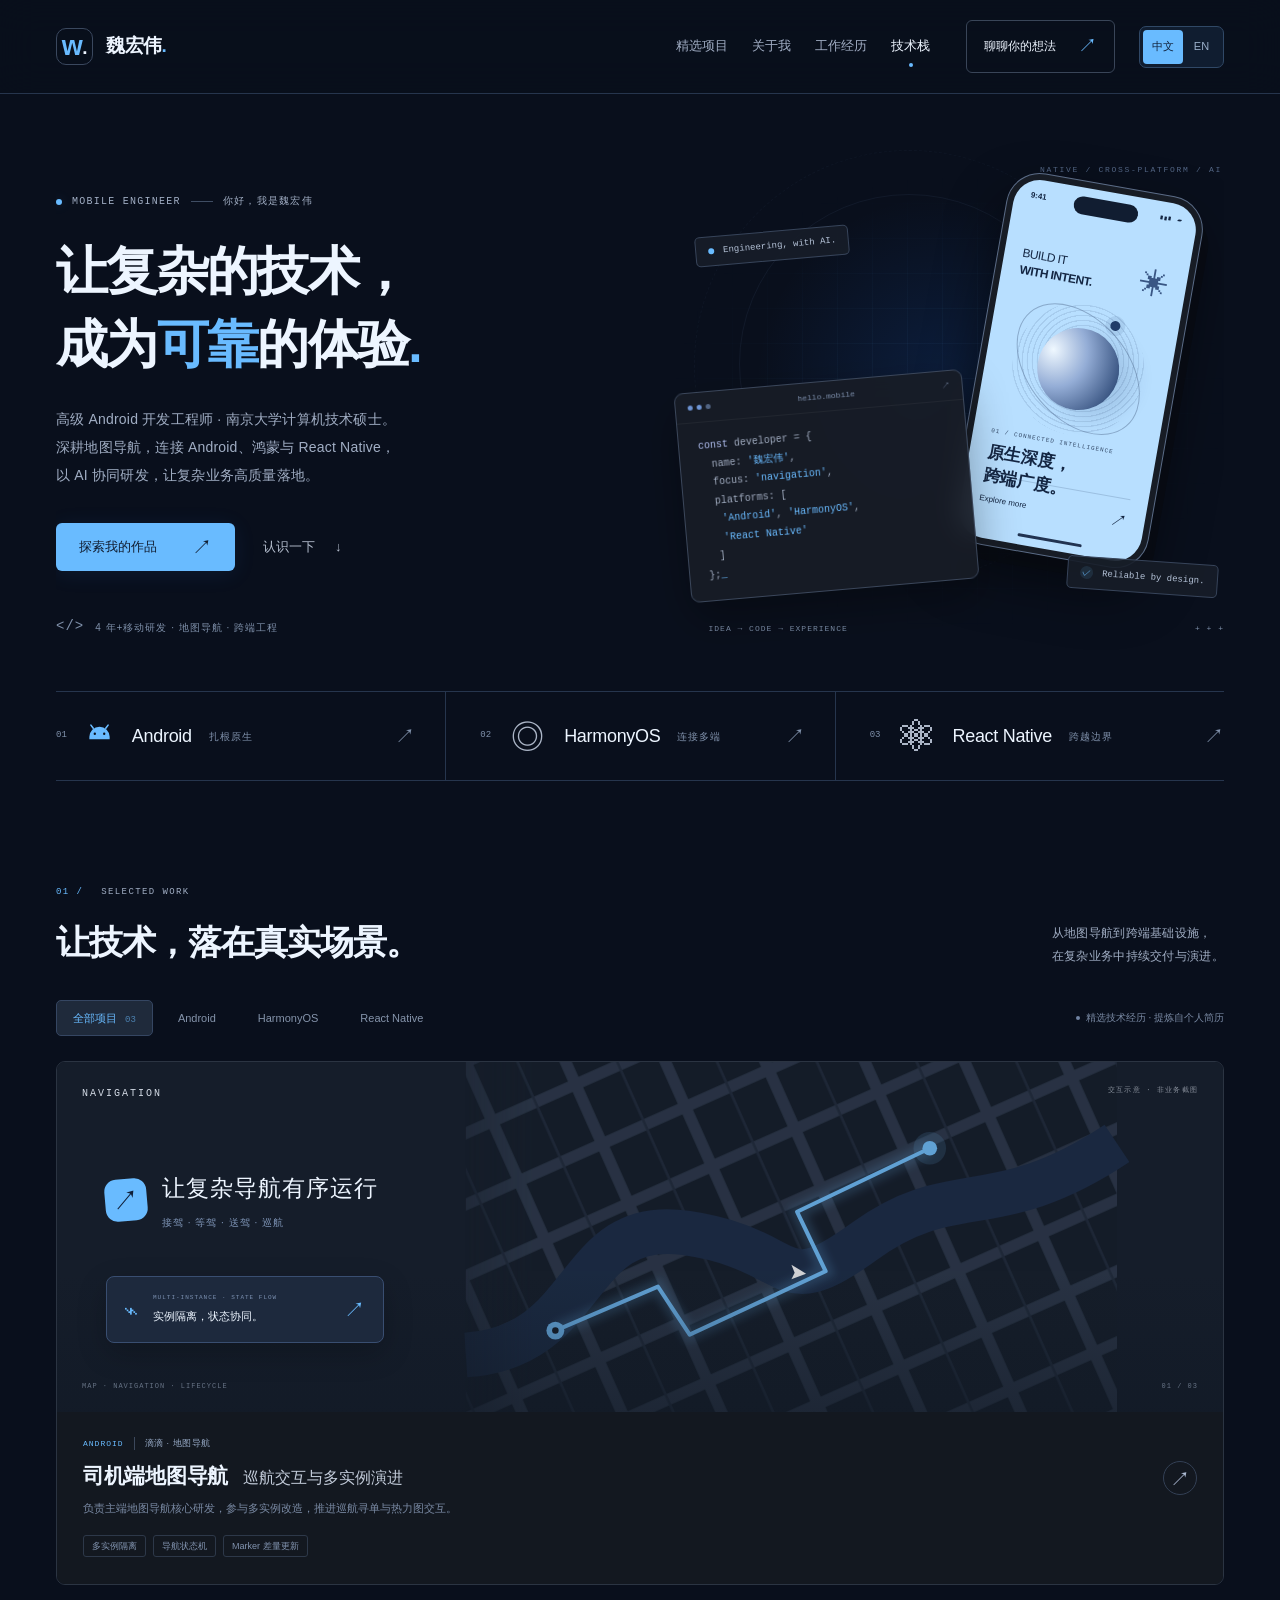
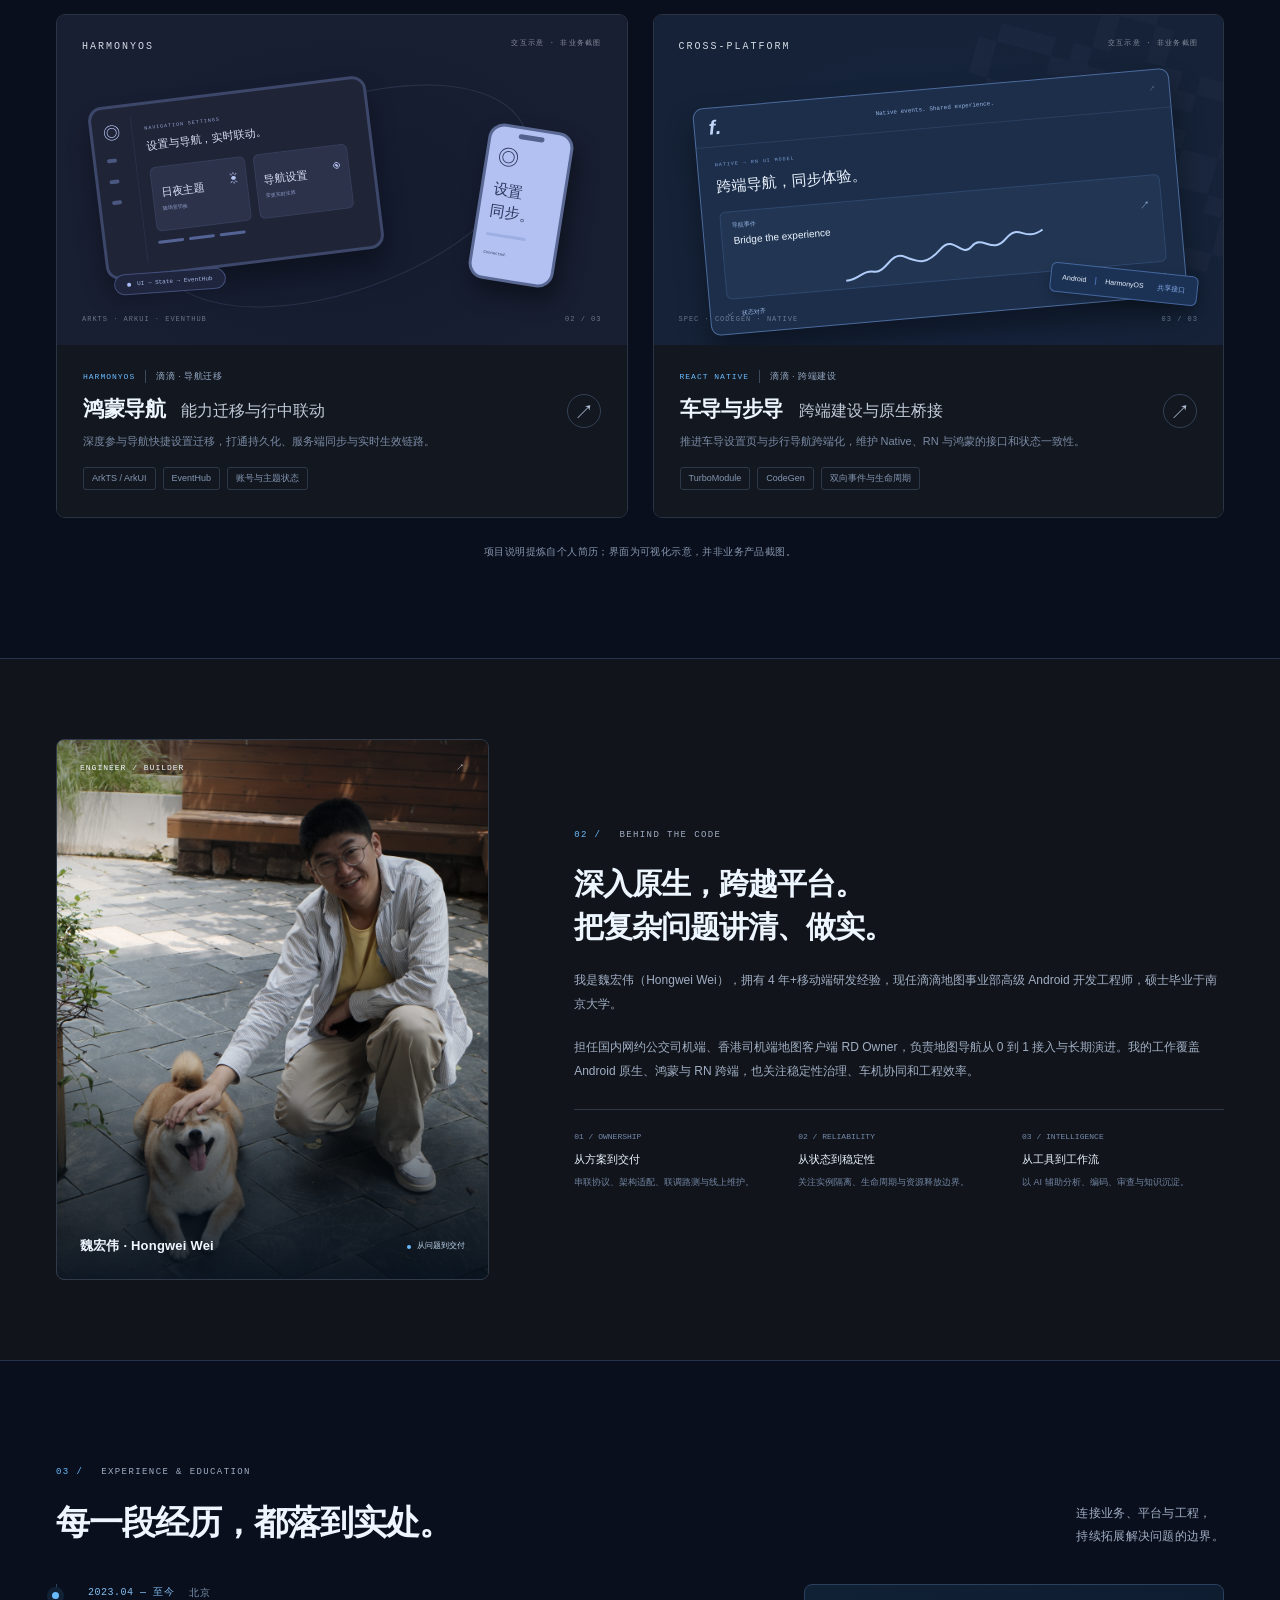
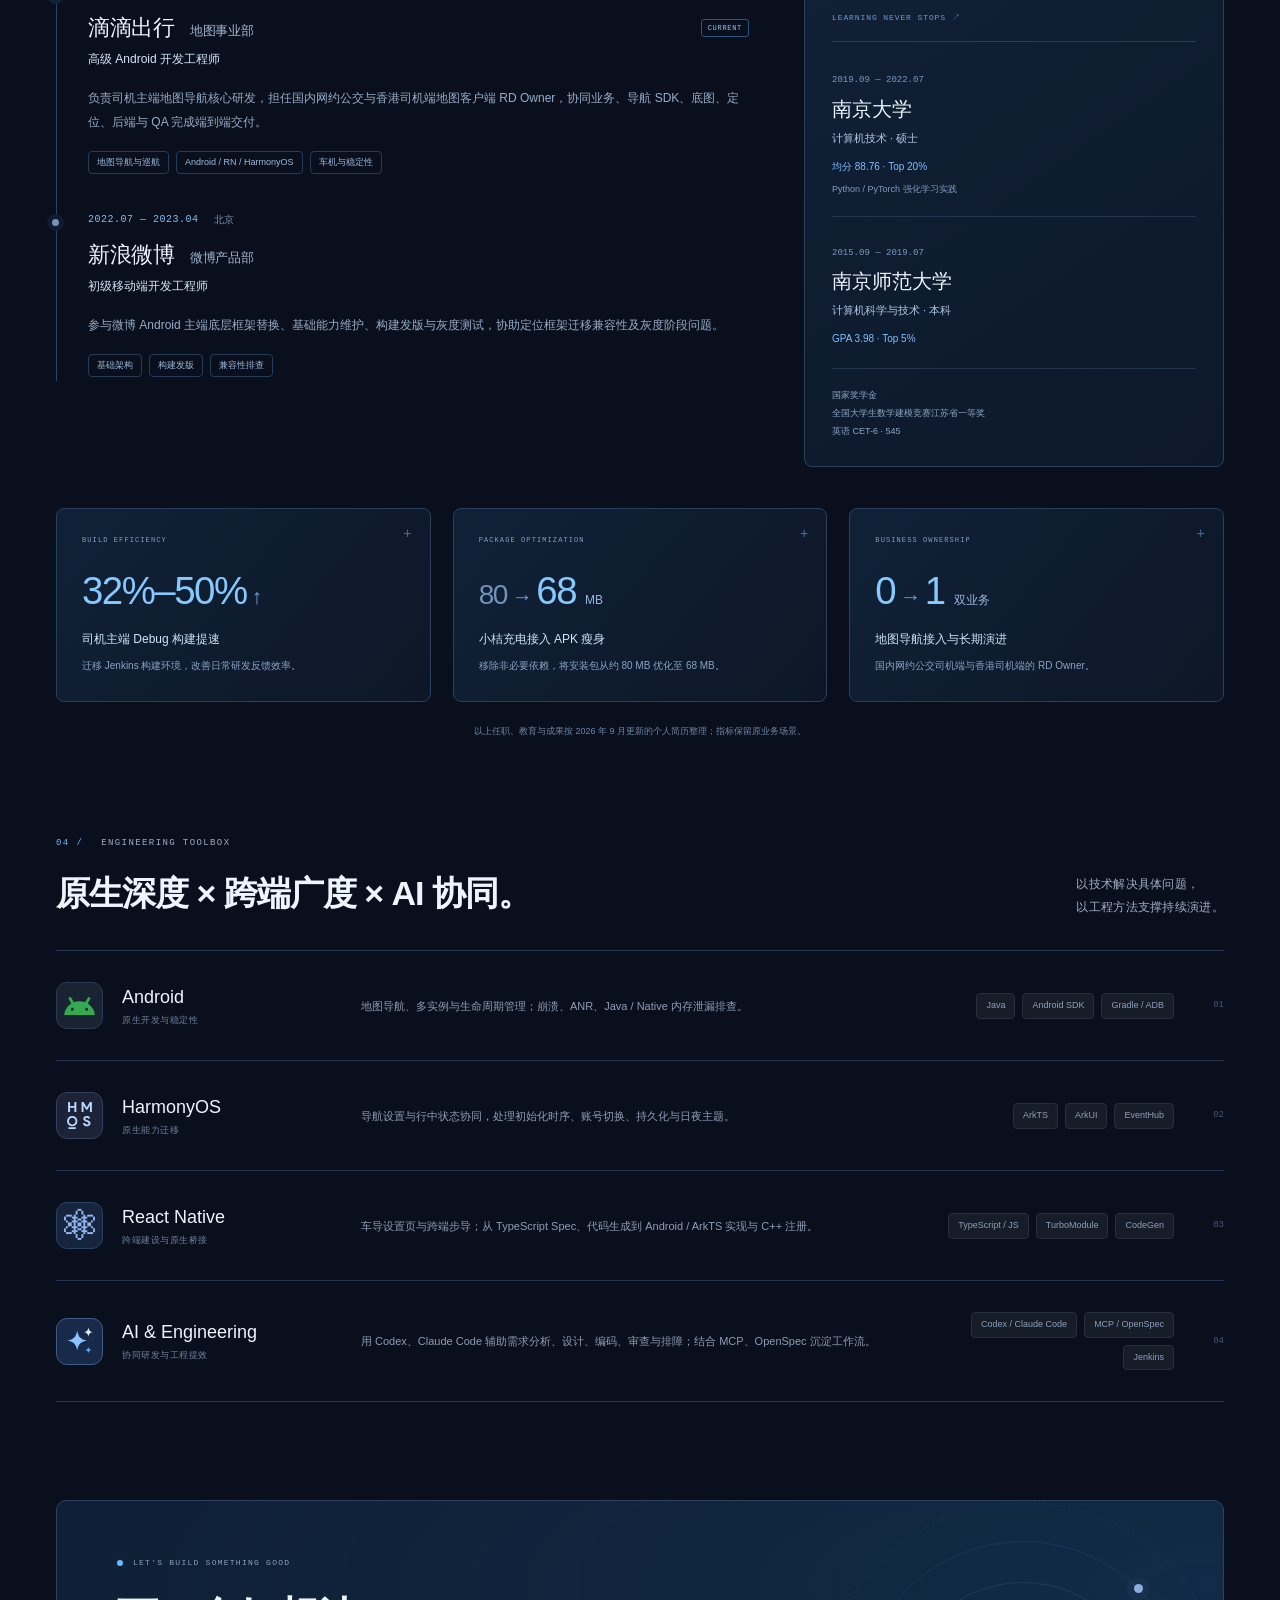
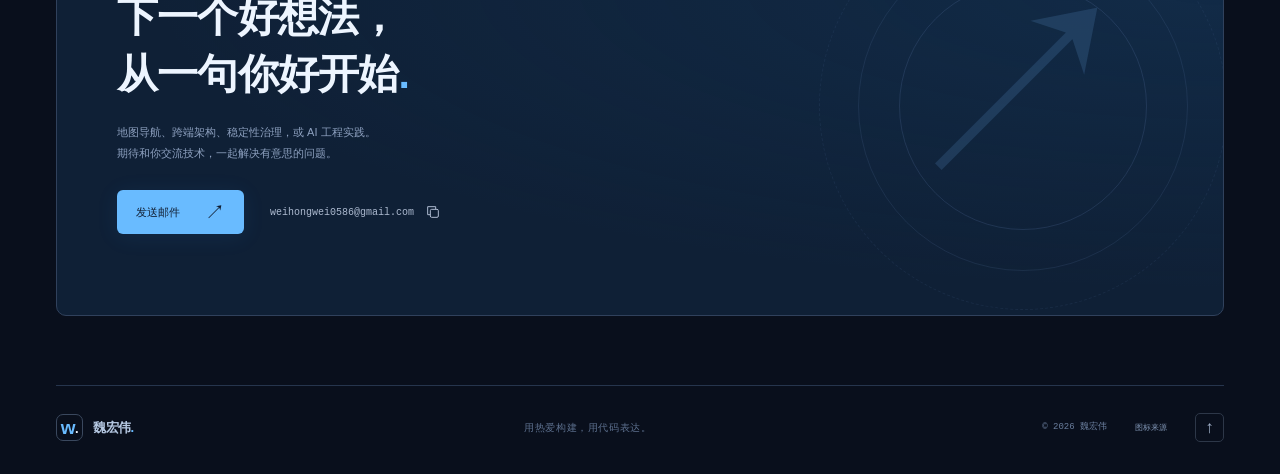
==== index.html @ 2542a95e "Publish bilingual portfolio with Hongwei Wei portrait" ====
<!DOCTYPE html>
<html lang="zh-CN">
<head>
  <meta charset="UTF-8">
  <meta name="viewport" content="width=device-width, initial-scale=1.0">
  <meta name="theme-color" content="#090f1c">
  <meta name="description" content="魏宏伟（Hongwei Wei）的个人作品集。高级 Android 开发工程师，专注地图导航、HarmonyOS、React Native 与 AI 协同研发。" data-i18n-content="page.description">
  <title data-i18n="page.title">魏宏伟 — Android · 跨端 · AI 工程实践</title>
  <link rel="icon" href="./favicon.svg" type="image/svg+xml">
  <link rel="stylesheet" href="./styles.css">
  <script src="./i18n.js" defer></script>
  <script src="./app.js" defer></script>
</head>
<body>
  <a class="skip-link" href="#main" data-i18n="skip">跳转到主要内容</a>
  <header class="header">
    <div class="container header-inner">
      <a class="brand" href="#home" aria-label="魏宏伟，返回首页" data-i18n-aria-label="aria.home"><span class="brand-mark">w<span>.</span></span><span><span data-i18n="person.name">魏宏伟</span><span class="brand-dot">.</span></span></a>
      <nav class="nav" id="navigation" aria-label="主导航" data-i18n-aria-label="aria.navigation">
        <a class="nav-link active" href="#projects" data-i18n="nav.projects">精选项目</a>
        <a class="nav-link" href="#about" data-i18n="nav.about">关于我</a>
        <a class="nav-link" href="#experience" data-i18n="nav.experience">工作经历</a>
        <a class="nav-link" href="#expertise" data-i18n="nav.expertise">技术栈</a>
        <a class="nav-contact" href="#contact" data-i18n="nav.contact">聊聊你的想法 <span aria-hidden="true">↗</span></a>
      </nav>
      <div class="header-controls">
        <div class="language-switch" role="group" aria-label="选择语言 / Language" data-i18n-aria-label="language.label">
          <button type="button" data-language="zh" lang="zh-CN" aria-pressed="true">中文</button>
          <button type="button" data-language="en" lang="en" aria-pressed="false">EN</button>
        </div>
        <button class="menu-toggle" aria-label="展开导航" aria-expanded="false" aria-controls="navigation"><span></span><span></span></button>
      </div>
    </div>
  </header>

  <main id="main">
    <section class="hero container" id="home" aria-labelledby="hero-title">
      <div class="hero-copy">
        <div class="eyebrow"><span class="status-dot"></span> MOBILE ENGINEER <span class="eyebrow-line"></span> <span data-i18n="hero.greeting">你好，我是魏宏伟</span></div>
        <h1 id="hero-title" data-i18n="hero.title">让复杂的技术，<br>成为<span class="accent">可靠</span>的体验<span class="title-period">.</span></h1>
        <p class="hero-description" data-i18n="hero.description">高级 Android 开发工程师 · 南京大学计算机技术硕士。<br>深耕地图导航，连接 Android、鸿蒙与 React Native，<br>以 AI 协同研发，让复杂业务高质量落地。</p>
        <div class="hero-actions"><a class="button button-primary" href="#projects" data-i18n="hero.work">探索我的作品 <span aria-hidden="true">↗</span></a><a class="text-link" href="#about" data-i18n="hero.about">认识一下 <span aria-hidden="true">↓</span></a></div>
        <div class="hero-caption"><span class="mono">&lt;/&gt;</span><span data-i18n="hero.caption">4 年+移动研发 · 地图导航 · 跨端工程</span></div>
      </div>
      <div class="hero-art" aria-label="移动开发概念视觉：手机界面、代码与三个技术平台" data-i18n-aria-label="aria.hero">
        <div class="art-grid"></div><div class="orbit orbit-one"></div><div class="orbit orbit-two"></div>
        <div class="art-coord mono">NATIVE / CROSS-PLATFORM / AI</div>
        <div class="floating-tag tag-native"><span class="small-dot"></span> Engineering, with AI.</div>
        <div class="phone hero-phone" aria-hidden="true">
          <div class="phone-screen"><div class="phone-status"><span>9:41</span><span>▮▮▮ &nbsp; ▰</span></div><div class="phone-island"></div>
            <div class="phone-heading"><span>BUILD IT<br><strong>WITH INTENT.</strong></span><span class="phone-star">✳</span></div>
            <div class="phone-orb"><div class="orb-rim"></div><div class="orb-core"></div><span class="orb-point"></span></div>
            <div class="phone-copy"><span class="mono">01 / CONNECTED INTELLIGENCE</span><p data-i18n="phone.copy">原生深度，<br>跨端广度。</p></div>
            <div class="phone-bottom"><span>Explore more</span><span>↗</span></div><div class="home-indicator"></div>
          </div>
        </div>
        <div class="code-window" aria-hidden="true"><div class="code-bar"><div><i></i><i></i><i></i></div><span>hello.mobile</span><span>↗</span></div><code><span class="code-purple">const</span> developer = {<br>&nbsp; name: <span class="code-blue">'<span data-i18n="person.name">魏宏伟</span>'</span>,<br>&nbsp; focus: <span class="code-blue">'navigation'</span>,<br>&nbsp; platforms: [<br>&nbsp;&nbsp; <span class="code-blue">'Android'</span>, <span class="code-blue">'HarmonyOS'</span>,<br>&nbsp;&nbsp; <span class="code-blue">'React Native'</span><br>&nbsp; ]<br>};<span class="cursor">_</span></code></div>
        <div class="floating-tag tag-build"><span class="build-icon">✓</span> Reliable by design.</div>
        <div class="art-bottom mono"><span>IDEA → CODE → EXPERIENCE</span><span>+ + +</span></div>
      </div>
      <div class="platform-strip"><a href="#expertise"><span class="platform-index mono">01</span><span class="platform-symbol android-symbol" aria-hidden="true"><svg width="25" height="25" viewBox="0 0 32 32" fill="none"><path d="m8 8-3-4m19 4 3-4" stroke="currentColor" stroke-width="2" stroke-linecap="round"/><path d="M3 19a13 13 0 0 1 26 0v3H3Z" fill="currentColor"/><circle cx="10" cy="15" r="1.5" fill="#090f1c"/><circle cx="22" cy="15" r="1.5" fill="#090f1c"/></svg></span><span>Android<span class="platform-sub" data-i18n="platform.android">扎根原生</span></span><span class="strip-arrow">↗</span></a><a href="#expertise"><span class="platform-index mono">02</span><span class="platform-symbol harmony-symbol">◎</span><span>HarmonyOS<span class="platform-sub" data-i18n="platform.harmony">连接多端</span></span><span class="strip-arrow">↗</span></a><a href="#expertise"><span class="platform-index mono">03</span><span class="platform-symbol react-symbol">⚛</span><span>React Native<span class="platform-sub" data-i18n="platform.react">跨越边界</span></span><span class="strip-arrow">↗</span></a></div>
    </section>

    <section class="section container" id="projects" aria-labelledby="projects-title">
      <div class="section-heading"><div><div class="eyebrow section-label"><span class="mono">01 /</span> SELECTED WORK</div><h2 id="projects-title" data-i18n="projects.title">让技术，落在真实场景。</h2></div><p class="section-intro" data-i18n="projects.intro">从地图导航到跨端基础设施，<br>在复杂业务中持续交付与演进。</p></div>
      <div class="project-toolbar"><div class="filters" role="group" aria-label="按技术方向筛选项目" data-i18n-aria-label="aria.filter"><button class="filter active" data-filter="all" aria-pressed="true" data-i18n="projects.all">全部项目 <span>03</span></button><button class="filter" data-filter="android" aria-pressed="false">Android</button><button class="filter" data-filter="harmony" aria-pressed="false">HarmonyOS</button><button class="filter" data-filter="react" aria-pressed="false">React Native</button></div><span class="example-note" data-i18n="projects.note"><span></span> 精选技术经历 · 提炼自个人简历</span></div>
      <p class="sr-only" id="filter-status" role="status" aria-live="polite">显示全部 3 个项目方向</p>
      <div class="projects-grid">
        <article class="project-card project-featured" data-category="android">
          <button class="project-open" data-project="android" aria-label="查看司机端地图导航项目详情" data-i18n-aria-label="aria.android">
            <div class="project-visual map-visual" aria-hidden="true"><div class="visual-label mono">NAVIGATION <span data-i18n="projects.mockup">交互示意 · 非业务截图</span></div>
              <svg class="map-graphic" viewBox="0 0 800 430" fill="none"><defs><pattern id="mapgrid" width="112" height="80" patternUnits="userSpaceOnUse" patternTransform="rotate(-24)"><rect width="112" height="80" fill="#151d29"/><path d="M0 0H112V80H0Z" stroke="#2d384a" stroke-width="14"/><path d="M58 0V80" stroke="#212b3b" stroke-width="3"/></pattern><filter id="routeglow"><feGaussianBlur stdDeviation="5"/></filter></defs><rect width="800" height="430" fill="url(#mapgrid)"/><path d="M0 360C155 350 130 190 270 210S380 300 490 220 650 200 800 100" stroke="#1c2c46" stroke-width="55"/><path d="M110 330L236 276 275 335 442 257 407 184 570 106" stroke="#74c3ff" opacity=".2" stroke-width="18" filter="url(#routeglow)"/><path d="M110 330L236 276 275 335 442 257 407 184 570 106" stroke="#74c3ff" stroke-width="5" stroke-linecap="round" stroke-linejoin="round"/><circle cx="110" cy="330" r="11" fill="#74c3ff"/><circle cx="110" cy="330" r="4" fill="#151d29"/><circle cx="570" cy="106" r="20" fill="#74c3ff" opacity=".15"/><circle cx="570" cy="106" r="9" fill="#74c3ff"/><path d="M400 249L418 260 400 267 404 259Z" fill="white"/></svg>
              <div class="map-badge"><span>↗</span><div><strong data-i18n="android.visual.title">让复杂导航有序运行</strong><small data-i18n="android.visual.stages">接驾 · 等驾 · 送驾 · 巡航</small></div></div>
              <div class="route-card"><span class="route-icon">⌁</span><div><span class="mono">MULTI-INSTANCE · STATE FLOW</span><strong data-i18n="android.visual.state">实例隔离，状态协同。</strong></div><span>↗</span></div>
              <div class="visual-footer mono"><span>MAP · NAVIGATION · LIFECYCLE</span><span>01 / 03</span></div>
            </div>
            <div class="project-info"><div><div class="project-meta"><span>ANDROID</span><span data-i18n="android.meta">滴滴 · 地图导航</span></div><h3 data-i18n="android.title">司机端地图导航 <span>巡航交互与多实例演进</span></h3><p data-i18n="android.summary">负责主端地图导航核心研发，参与多实例改造，推进巡航寻单与热力图交互。</p><div class="tags"><span data-i18n="android.tag.instances">多实例隔离</span><span data-i18n="android.tag.state">导航状态机</span><span data-i18n="android.tag.markers">Marker 差量更新</span></div></div><span class="project-arrow" aria-hidden="true">↗</span></div>
          </button>
        </article>
        <article class="project-card" data-category="harmony">
          <button class="project-open" data-project="harmony" aria-label="查看 HarmonyOS 导航能力迁移项目详情" data-i18n-aria-label="aria.harmony">
            <div class="project-visual harmony-visual" aria-hidden="true"><div class="visual-label mono">HARMONYOS <span data-i18n="projects.mockup">交互示意 · 非业务截图</span></div><div class="device-orbit"></div><div class="device-tablet"><div class="tablet-sidebar"><span>◎</span><i></i><i></i><i></i></div><div class="tablet-main"><small>NAVIGATION SETTINGS</small><strong data-i18n="harmony.visual.title">设置与导航，实时联动。</strong><div class="tablet-tiles"><div><span>☀</span><b data-i18n="harmony.visual.theme">日夜主题</b><small data-i18n="harmony.visual.context">随场景切换</small></div><div><span>◉</span><b data-i18n="harmony.visual.settings">导航设置</b><small data-i18n="harmony.visual.instant">变更实时生效</small></div></div><div class="tablet-bottom"><span></span><span></span><span></span></div></div></div><div class="device-mini"><span class="mini-island"></span><span class="mini-mark">◎</span><b data-i18n="harmony.visual.sync">设置<br>同步。</b><div class="mini-line"></div><span class="mini-caption">Connected.</span></div><div class="connection-pill"><span class="small-dot"></span> UI → State → EventHub</div><div class="visual-footer mono"><span>ARKTS · ARKUI · EVENTHUB</span><span>02 / 03</span></div></div>
            <div class="project-info"><div><div class="project-meta"><span>HARMONYOS</span><span data-i18n="harmony.meta">滴滴 · 导航迁移</span></div><h3 data-i18n="harmony.title">鸿蒙导航 <span>能力迁移与行中联动</span></h3><p data-i18n="harmony.summary">深度参与导航快捷设置迁移，打通持久化、服务端同步与实时生效链路。</p><div class="tags"><span>ArkTS / ArkUI</span><span>EventHub</span><span data-i18n="harmony.tag">账号与主题状态</span></div></div><span class="project-arrow" aria-hidden="true">↗</span></div>
          </button>
        </article>
        <article class="project-card" data-category="react">
          <button class="project-open" data-project="react" aria-label="查看 React Native 车导与步导跨端项目详情" data-i18n-aria-label="aria.react">
            <div class="project-visual react-visual" aria-hidden="true"><div class="visual-label mono">CROSS-PLATFORM <span data-i18n="projects.mockup">交互示意 · 非业务截图</span></div><span class="react-background">⚛</span><div class="flow-window"><div class="flow-bar"><span class="flow-logo">f.</span><span>Native events. Shared experience.</span><span>↗</span></div><div class="flow-body"><div class="flow-greeting"><small>NATIVE → RN UI MODEL</small><strong data-i18n="react.visual.title">跨端导航，同步体验。</strong></div><div class="flow-chart"><div><small data-i18n="react.visual.events">导航事件</small><b>Bridge the experience <span>↗</span></b></div><svg viewBox="0 0 300 60"><path d="M0 53C20 53 25 39 43 43S70 14 91 25 123 39 145 18 175 35 192 18 222 34 244 11 271 20 300 2" fill="none" stroke="#b0ccf8" stroke-width="3"/></svg></div><div class="flow-items"><span data-i18n="react.visual.state"><i>✓</i> 状态对齐</span><span data-i18n="react.visual.bidirectional"><i>↗</i> 双向事件</span></div></div></div><div class="platform-pill"><span>Android</span><i></i><span>HarmonyOS</span><b data-i18n="react.visual.interfaces">共享接口</b></div><div class="visual-footer mono"><span>SPEC · CODEGEN · NATIVE</span><span>03 / 03</span></div></div>
            <div class="project-info"><div><div class="project-meta"><span>REACT NATIVE</span><span data-i18n="react.meta">滴滴 · 跨端建设</span></div><h3 data-i18n="react.title">车导与步导 <span>跨端建设与原生桥接</span></h3><p data-i18n="react.summary">推进车导设置页与步行导航跨端化，维护 Native、RN 与鸿蒙的接口和状态一致性。</p><div class="tags"><span>TurboModule</span><span>CodeGen</span><span data-i18n="react.tag">双向事件与生命周期</span></div></div><span class="project-arrow" aria-hidden="true">↗</span></div>
          </button>
        </article>
      </div>
      <p class="projects-footnote" data-i18n="projects.footnote">项目说明提炼自个人简历；界面为可视化示意，并非业务产品截图。</p>
    </section>

    <section class="about-section" id="about" aria-labelledby="about-title">
      <div class="container about-grid">
        <figure class="about-art"><img class="about-portrait" src="./assets/hongwei-wei.jpg" width="2080" height="3120" alt="魏宏伟与小狗在户外的合影" data-i18n-alt="about.photoAlt" loading="lazy" decoding="async"><div class="about-art-top mono" aria-hidden="true"><span>ENGINEER / BUILDER</span><span>↗</span></div><figcaption class="about-art-bottom"><span data-i18n="about.name">魏宏伟 · Hongwei Wei</span><span data-i18n="about.art"><i class="small-dot"></i> 从问题到交付</span></figcaption></figure>
        <div class="about-copy"><div class="eyebrow section-label"><span class="mono">02 /</span> BEHIND THE CODE</div><h2 id="about-title" data-i18n="about.title">深入原生，跨越平台。<br>把复杂问题讲清、做实。</h2><p data-i18n="about.intro">我是魏宏伟（Hongwei Wei），拥有 4 年+移动端研发经验，现任滴滴地图事业部高级 Android 开发工程师，硕士毕业于南京大学。</p><p data-i18n="about.scope">担任国内网约公交司机端、香港司机端地图客户端 RD Owner，负责地图导航从 0 到 1 接入与长期演进。我的工作覆盖 Android 原生、鸿蒙与 RN 跨端，也关注稳定性治理、车机协同和工程效率。</p><div class="principles"><div><span>01 / OWNERSHIP</span><strong data-i18n="principle.ownership.title">从方案到交付</strong><p data-i18n="principle.ownership.body">串联协议、架构适配、联调路测与线上维护。</p></div><div><span>02 / RELIABILITY</span><strong data-i18n="principle.reliability.title">从状态到稳定性</strong><p data-i18n="principle.reliability.body">关注实例隔离、生命周期与资源释放边界。</p></div><div><span>03 / INTELLIGENCE</span><strong data-i18n="principle.intelligence.title">从工具到工作流</strong><p data-i18n="principle.intelligence.body">以 AI 辅助分析、编码、审查与知识沉淀。</p></div></div></div>
      </div>
    </section>

    <section class="section container experience-section" id="experience" aria-labelledby="experience-title">
      <div class="section-heading"><div><div class="eyebrow section-label"><span class="mono">03 /</span> EXPERIENCE & EDUCATION</div><h2 id="experience-title" data-i18n="experience.title">每一段经历，都落到实处。</h2></div><p class="section-intro" data-i18n="experience.intro">连接业务、平台与工程，<br>持续拓展解决问题的边界。</p></div>
      <div class="experience-layout">
        <div class="career-timeline">
          <article class="career-entry"><div class="career-time mono" data-i18n="career.didi.time">2023.04 — 至今<span>北京</span></div><div class="career-content"><div class="career-company"><h3 data-i18n="career.didi.company">滴滴出行 <span>地图事业部</span></h3><span class="current-role">CURRENT</span></div><p class="career-role" data-i18n="career.didi.role">高级 Android 开发工程师</p><p data-i18n="career.didi.body">负责司机主端地图导航核心研发，担任国内网约公交与香港司机端地图客户端 RD Owner，协同业务、导航 SDK、底图、定位、后端与 QA 完成端到端交付。</p><div class="career-focus"><span data-i18n="career.didi.navigation">地图导航与巡航</span><span>Android / RN / HarmonyOS</span><span data-i18n="career.didi.vehicle">车机与稳定性</span></div></div></article>
          <article class="career-entry"><div class="career-time mono" data-i18n="career.weibo.time">2022.07 — 2023.04<span>北京</span></div><div class="career-content"><div class="career-company"><h3 data-i18n="career.weibo.company">新浪微博 <span>微博产品部</span></h3></div><p class="career-role" data-i18n="career.weibo.role">初级移动端开发工程师</p><p data-i18n="career.weibo.body">参与微博 Android 主端底层框架替换、基础能力维护、构建发版与灰度测试，协助定位框架迁移兼容性及灰度阶段问题。</p><div class="career-focus"><span data-i18n="career.weibo.infrastructure">基础架构</span><span data-i18n="career.weibo.release">构建发版</span><span data-i18n="career.weibo.compatibility">兼容性排查</span></div></div></article>
        </div>
        <aside class="education-panel" aria-label="教育背景" data-i18n-aria-label="aria.education"><div class="education-label mono">LEARNING NEVER STOPS ↗</div><article><span class="education-year mono">2019.09 — 2022.07</span><h3 data-i18n="education.nju.name">南京大学</h3><p data-i18n="education.nju.degree">计算机技术 · 硕士</p><div class="education-detail" data-i18n="education.nju.grade">均分 88.76 · Top 20%</div><small data-i18n="education.nju.practice">Python / PyTorch 强化学习实践</small></article><article><span class="education-year mono">2015.09 — 2019.07</span><h3 data-i18n="education.nnu.name">南京师范大学</h3><p data-i18n="education.nnu.degree">计算机科学与技术 · 本科</p><div class="education-detail">GPA 3.98 · Top 5%</div></article><div class="education-honors" data-i18n="education.honors">国家奖学金<br>全国大学生数学建模竞赛江苏省一等奖<br>英语 CET-6 · 545</div></aside>
      </div>
      <div class="impact-grid" aria-label="工程成果" data-i18n-aria-label="aria.impact"><article><span class="impact-label mono">BUILD EFFICIENCY</span><strong>32%–50%<span>↑</span></strong><h3 data-i18n="impact.build.title">司机主端 Debug 构建提速</h3><p data-i18n="impact.build.body">迁移 Jenkins 构建环境，改善日常研发反馈效率。</p></article><article><span class="impact-label mono">PACKAGE OPTIMIZATION</span><strong><span class="impact-from">80</span><span class="impact-to">→</span>68<span class="impact-unit">MB</span></strong><h3 data-i18n="impact.apk.title">小桔充电接入 APK 瘦身</h3><p data-i18n="impact.apk.body">移除非必要依赖，将安装包从约 80 MB 优化至 68 MB。</p></article><article><span class="impact-label mono">BUSINESS OWNERSHIP</span><strong>0<span class="impact-to">→</span>1<span class="impact-unit" data-i18n="impact.ownership.unit">双业务</span></strong><h3 data-i18n="impact.ownership.title">地图导航接入与长期演进</h3><p data-i18n="impact.ownership.body">国内网约公交司机端与香港司机端的 RD Owner。</p></article></div>
      <p class="section-source-note" data-i18n="experience.source">以上任职、教育与成果按 2026 年 9 月更新的个人简历整理；指标保留原业务场景。</p>
    </section>

    <section class="section container expertise-section" id="expertise" aria-labelledby="expertise-title">
      <div class="section-heading"><div><div class="eyebrow section-label"><span class="mono">04 /</span> ENGINEERING TOOLBOX</div><h2 id="expertise-title" data-i18n="expertise.title">原生深度 × 跨端广度 × AI 协同。</h2></div><p class="section-intro" data-i18n="expertise.intro">以技术解决具体问题，<br>以工程方法支撑持续演进。</p></div>
      <div class="expertise-list">
        <div class="expertise-row"><div class="expertise-name"><span class="expertise-icon android" aria-hidden="true"><img src="./assets/android.svg" width="31" height="31" alt=""></span><h3>Android<span data-i18n="expertise.android.title">原生开发与稳定性</span></h3></div><p data-i18n="expertise.android.body">地图导航、多实例与生命周期管理；崩溃、ANR、Java / Native 内存泄漏排查。</p><div class="expertise-tags"><span>Java</span><span>Android SDK</span><span>Gradle / ADB</span></div><span class="expertise-index mono">01</span></div>
        <div class="expertise-row"><div class="expertise-name"><span class="expertise-icon harmony" aria-hidden="true"><img src="./assets/harmonyos.svg" width="27" height="27" alt=""></span><h3>HarmonyOS<span data-i18n="expertise.harmony.title">原生能力迁移</span></h3></div><p data-i18n="expertise.harmony.body">导航设置与行中状态协同，处理初始化时序、账号切换、持久化与日夜主题。</p><div class="expertise-tags"><span>ArkTS</span><span>ArkUI</span><span>EventHub</span></div><span class="expertise-index mono">02</span></div>
        <div class="expertise-row"><div class="expertise-name"><span class="expertise-icon react">⚛</span><h3>React Native<span data-i18n="expertise.react.title">跨端建设与原生桥接</span></h3></div><p data-i18n="expertise.react.body">车导设置页与跨端步导；从 TypeScript Spec、代码生成到 Android / ArkTS 实现与 C++ 注册。</p><div class="expertise-tags"><span>TypeScript / JS</span><span>TurboModule</span><span>CodeGen</span></div><span class="expertise-index mono">03</span></div>
        <div class="expertise-row"><div class="expertise-name"><span class="expertise-icon ai" aria-hidden="true"><img src="./assets/ai-sparkles.svg" width="30" height="30" alt=""></span><h3>AI & Engineering<span data-i18n="expertise.ai.title">协同研发与工程提效</span></h3></div><p data-i18n="expertise.ai.body">用 Codex、Claude Code 辅助需求分析、设计、编码、审查与排障；结合 MCP、OpenSpec 沉淀工作流。</p><div class="expertise-tags"><span>Codex / Claude Code</span><span>MCP / OpenSpec</span><span>Jenkins</span></div><span class="expertise-index mono">04</span></div>
      </div>
    </section>

    <section class="contact-section container" id="contact" aria-labelledby="contact-title"><div class="contact-content"><div class="eyebrow"><span class="status-dot"></span> LET’S BUILD SOMETHING GOOD</div><h2 id="contact-title" data-i18n="contact.title">下一个好想法，<br>从一句你好开始<span>.</span></h2><p data-i18n="contact.body">地图导航、跨端架构、稳定性治理，或 AI 工程实践。<br>期待和你交流技术，一起解决有意思的问题。</p><div class="contact-actions"><a class="button button-primary" href="mailto:weihongwei0586@gmail.com" data-i18n="contact.email">发送邮件 <span aria-hidden="true">↗</span></a><button class="copy-email" id="copy-email"><span>weihongwei0586@gmail.com</span><svg width="16" height="16" viewBox="0 0 24 24" fill="none" stroke="currentColor" stroke-width="1.5" aria-hidden="true"><rect x="8" y="8" width="12" height="12" rx="2"/><path d="M16 8V4H4v12h4"/></svg><span class="sr-only" data-i18n="contact.copy">，复制邮箱地址</span></button></div><p class="copy-status" id="copy-status" role="status" aria-live="polite"></p></div><div class="contact-art" aria-hidden="true"><span>↗</span><i></i></div></section>
  </main>
  <footer class="container footer"><a class="brand" href="#home"><span class="brand-mark">w<span>.</span></span><span><span data-i18n="person.name">魏宏伟</span><span class="brand-dot">.</span></span></a><span data-i18n="footer.tagline">用热爱构建，用代码表达。</span><div><span class="mono">© <span id="year">2026</span> <span data-i18n="person.name">魏宏伟</span></span><a class="icon-credits" href="./assets/icon-credits.txt" target="_blank" rel="noopener" data-i18n="footer.credits">图标来源</a><a class="back-top" href="#home" aria-label="返回顶部" data-i18n-aria-label="aria.top">↑</a></div></footer>

  <dialog id="project-dialog" aria-labelledby="dialog-title"><button class="dialog-close" aria-label="关闭项目详情" data-i18n-aria-label="aria.close">×</button><div class="dialog-eyebrow mono" id="dialog-platform"></div><div class="dialog-demo" data-i18n="dialog.badge">项目经历 · 简历提炼</div><h2 id="dialog-title"></h2><p class="dialog-summary" id="dialog-summary"></p><div class="dialog-content" id="dialog-content"></div><div class="dialog-footer"><p data-i18n="dialog.note">依据个人简历整理，区分负责、参与与推进的工作范围。页面插图仅作概念示意。</p><a href="mailto:weihongwei0586@gmail.com" data-i18n="dialog.contact">交流这个方向 <span>↗</span></a></div></dialog>
</body>
</html>
---- styles.css ----
@charset "UTF-8";
:root{--bg:#090f1c;--panel:#101c30;--surface:#15243b;--text:#edf5ff;--muted:#a1aec4;--subtle:#7f90aa;--accent:#69bbff;--line:#26354d;--mono:"SFMono-Regular",Consolas,"Liberation Mono",monospace;--sans:Inter,"Helvetica Neue","PingFang SC","Microsoft YaHei",Arial,sans-serif}
*{box-sizing:border-box}html{scroll-behavior:smooth;scroll-padding-top:100px}body{margin:0;background:var(--bg);color:var(--text);font:15px/1.7 var(--sans);-webkit-font-smoothing:antialiased}body.dialog-open{overflow:hidden}button,a{-webkit-tap-highlight-color:transparent}button,input{font:inherit}button{cursor:pointer}a{color:inherit;text-decoration:none}button{color:inherit}::selection{background:var(--accent);color:var(--bg)}:focus-visible{outline:2px solid var(--accent);outline-offset:5px}button:focus-visible{outline-offset:4px}h1,h2,h3,p{margin:0}h1,h2,h3{font-weight:600;line-height:1.25}button{border:0}.container{max-width:1296px;width:calc(100% - 112px);margin-inline:auto}.mono{font-family:var(--mono)}.accent{color:var(--accent)}.sr-only{position:absolute;width:1px;height:1px;padding:0;margin:-1px;overflow:hidden;clip:rect(0,0,0,0);white-space:nowrap;border:0}.skip-link{position:fixed;top:-80px;left:20px;z-index:100;background:var(--accent);color:var(--bg);padding:12px 20px;border-radius:4px}.skip-link:focus{top:12px}[hidden]{display:none!important}
.header{height:94px;position:sticky;top:0;z-index:20;border-bottom:1px solid var(--line);background:#090f1cee;backdrop-filter:blur(18px)}.header-inner{height:100%;display:flex;align-items:center;justify-content:space-between}.brand{display:inline-flex;align-items:center;gap:13px;font-weight:600;letter-spacing:-.5px;font-size:19px}.brand-mark{width:37px;height:37px;border:1px solid #3a485e;border-radius:10px;display:inline-flex;align-items:center;justify-content:center;color:var(--accent);font-size:27px;font-weight:600;line-height:1}.brand-mark span{color:var(--text);font-size:19px;align-self:flex-end;padding-bottom:7px}.brand-dot{color:var(--accent)}.nav{display:flex;align-items:center;gap:34px;font-size:13px}.nav-link{color:var(--muted);transition:color .2s;position:relative;padding-block:12px}.nav-link:hover,.nav-link.active{color:var(--text)}.nav-link.active:after{position:absolute;content:"";width:4px;height:4px;border-radius:50%;background:var(--accent);bottom:3px;left:calc(50% - 2px)}.nav-contact{border:1px solid #394558;padding:9px 17px;border-radius:6px;font-size:12px;margin-left:12px;display:flex;align-items:center;gap:22px;transition:background .2s}.nav-contact:hover{background:var(--surface)}.nav-contact span{color:var(--accent);font-size:19px}.menu-toggle{display:none}
.hero{overflow:clip;display:grid;grid-template-columns:minmax(0,1.1fr) minmax(0,1fr);position:relative;padding-top:75px;column-gap:12px}.hero-copy{min-width:0;padding-top:24px;z-index:2}.eyebrow{font-family:var(--mono);font-size:10px;letter-spacing:1.25px;color:var(--muted);display:flex;align-items:center;gap:10px;font-weight:400}.eyebrow-line{width:22px;height:1px;background:#3f4d63}.status-dot,.small-dot{display:inline-block;width:6px;height:6px;border-radius:50%;background:var(--accent);flex-shrink:0}.status-dot{box-shadow:0 0 12px #69bbff33}.hero h1{font-size:clamp(40px,4.35vw,64px);font-weight:600;line-height:1.4;letter-spacing:-2px;margin-top:25px;white-space:nowrap}.title-period{color:var(--accent)}.hero-description{color:var(--muted);font-size:15px;line-height:2.1;margin-top:25px;letter-spacing:.2px}.hero-actions{display:flex;gap:28px;align-items:center;margin-top:34px}.button{padding:13px 23px;border-radius:6px;display:inline-flex;justify-content:center;align-items:center;gap:35px;font-size:13px;font-weight:500;transition:transform .2s,background .2s}.button-primary{background:var(--accent);color:#111e32}.button-primary:hover{background:#a7daff;transform:translateY(-2px)}.button span{font-size:20px;line-height:1}.text-link{font-size:13px;display:flex;gap:20px;align-items:center;color:#b4bdcd}.text-link:hover{color:var(--accent)}.hero-caption{display:flex;align-items:center;gap:11px;font-size:10px;color:var(--subtle);margin-top:44px;letter-spacing:1px}.hero-caption .mono{font-size:14px}
.hero-art{height:473px;position:relative;isolation:isolate;overflow:visible;margin-top:-6px}.art-grid{position:absolute;inset:5px -12px 0;background-image:linear-gradient(#7ca0da0a 1px,transparent 1px),linear-gradient(90deg,#7ca0da0a 1px,transparent 1px);background-size:35px 35px;mask-image:radial-gradient(ellipse at center,#000 20%,transparent 70%)}.hero-art:before{position:absolute;content:"";width:380px;height:380px;left:80px;top:30px;border-radius:50%;background:radial-gradient(circle,#1a325838,transparent 70%);z-index:-1}.orbit{position:absolute;border:1px solid #3f537329;border-radius:50%;left:65px;top:31px;width:340px;height:340px}.orbit-two{width:430px;height:430px;top:-13px;left:20px;border-style:dashed;opacity:.65}.art-coord{position:absolute;top:0;right:2px;color:#546786;font-size:8px;letter-spacing:1.7px}.art-bottom{position:absolute;bottom:0;left:35px;right:0;display:flex;justify-content:space-between;font-size:8px;color:var(--subtle);letter-spacing:1px}.phone{width:199px;height:377px;background:#171c25;border:1px solid #5b6c87;border-radius:34px;padding:6px;box-shadow:8px 14px 0 #070a10a3,0 25px 55px #0007}.hero-phone{position:absolute;top:19px;right:47px;transform:rotate(10deg)}.phone-screen{background:#b8dfff;border-radius:27px;height:100%;position:relative;overflow:hidden;color:#142643}.phone-island{position:absolute;top:9px;left:60px;width:65px;height:18px;background:#111d31;border-radius:20px}.phone-status{display:flex;justify-content:space-between;font-size:8px;padding:10px 16px;font-weight:600}.phone-heading{display:flex;align-items:center;justify-content:space-between;line-height:1.4;font-size:12px;padding:30px 18px 0;letter-spacing:-.5px}.phone-heading strong{font-weight:700}.phone-star{font-size:29px;color:#395684}.phone-orb{width:132px;height:132px;border-radius:50%;position:relative;margin:10px auto 5px;background:repeating-radial-gradient(ellipse at 55% 45%,#344e7922 0px,#344e7922 1px,transparent 1.5px,transparent 5px);transform:rotate(-25deg)}.orb-rim{position:absolute;inset:16px -9px;border-radius:50%;border:1px solid #4c648a70;transform:rotate(65deg)}.orb-core{position:absolute;inset:25px;border-radius:50%;background:radial-gradient(at 27% 19%,#eff8ff,#94add6 40%,#274371 89%);box-shadow:12px 12px 20px #1f396425}.orb-point{position:absolute;top:29px;right:14px;width:10px;height:10px;background:#203c69;border-radius:50%;box-shadow:0 0 0 5px #203c691a}.phone-copy{padding:0 18px}.phone-copy .mono{display:block;font-size:6px;line-height:1.5;letter-spacing:1px;opacity:.8}.phone-copy p{font-size:17px;font-weight:600;line-height:1.4;margin-top:5px}.phone-bottom{position:absolute;bottom:25px;left:18px;right:18px;display:flex;justify-content:space-between;align-items:center;font-size:8px;border-top:1px solid #1930562d;padding-top:9px}.phone-bottom span:last-child{font-size:17px}.home-indicator{position:absolute;height:3px;width:65px;bottom:8px;left:62px;background:#213351;border-radius:3px}.code-window{position:absolute;left:8px;top:218px;z-index:3;width:289px;background:#171c25eb;border:1px solid #3a465a;border-radius:9px;box-shadow:0 18px 45px #0005;transform:rotate(-5deg);backdrop-filter:blur(12px)}.code-bar{display:flex;align-items:center;justify-content:space-between;border-bottom:1px solid #ffffff0c;padding:9px 12px;font:8px var(--mono);color:#7c8eab}.code-bar div{display:flex;gap:4px}.code-bar i{width:5px;height:5px;border-radius:50%;background:#516483}.code-bar i:first-child{background:#6c93d3}.code-bar i:nth-child(2){background:#6e96d6}.code-window code{font-family:var(--mono);display:block;font-size:10px;line-height:1.85;padding:15px 19px;color:#9fabbf}.code-purple{color:#aebdee}.code-blue{color:var(--accent)}.cursor{color:var(--accent)}.floating-tag{position:absolute;background:#161d28e8;border:1px solid #37445a;border-radius:5px;font:9px var(--mono);padding:9px 12px;color:#b4c2d7;display:flex;gap:9px;align-items:center;z-index:4}.tag-native{top:68px;left:21px;transform:rotate(-5deg)}.tag-build{bottom:43px;right:6px;transform:rotate(4deg)}.build-icon{width:13px;height:13px;background:#69bbff1c;color:var(--accent);display:inline-flex;align-items:center;justify-content:center;border-radius:50%}
.platform-strip{grid-column:1/-1;display:grid;grid-template-columns:repeat(3,1fr);border-top:1px solid var(--line);border-bottom:1px solid var(--line);margin-top:52px}.platform-strip>a{display:flex;align-items:center;gap:20px;padding:27px 0;position:relative;transition:background .2s}.platform-strip>a+a{padding-left:34px;border-left:1px solid var(--line)}.platform-index{font-size:9px;color:var(--subtle)}.platform-symbol{font-size:25px;color:#acb6c7;font-weight:400}.android-symbol{font-size:25px;line-height:1;color:var(--accent)}.harmony-symbol{font-size:33px;line-height:1}.react-symbol{font-size:32px;line-height:1}.platform-strip>a>span:nth-child(3){font-size:18px;letter-spacing:-.3px;font-weight:500;display:flex;align-items:center;gap:17px}.platform-sub{font-size:10px;color:var(--subtle);letter-spacing:1px;font-weight:400}.strip-arrow{margin-left:auto;color:var(--subtle);padding-right:30px;font-size:20px}.platform-strip>a:last-child .strip-arrow{padding-right:0}.platform-strip>a:hover .strip-arrow{color:var(--accent)}
.section{padding-top:104px;padding-bottom:98px}.section-heading{display:flex;justify-content:space-between;align-items:flex-end;gap:25px;margin-bottom:32px}.section-label{font-size:9px;letter-spacing:1.4px;margin-bottom:18px}.section-label .mono{color:var(--accent);margin-right:8px}h2{font-size:34px;letter-spacing:-1px;line-height:1.45}.section-intro{font-size:12px;color:var(--muted);line-height:1.9;letter-spacing:.3px}.project-toolbar{display:flex;align-items:center;justify-content:space-between;gap:20px;margin-bottom:25px}.filters{display:flex;gap:8px;align-items:center}.filter{padding:8px 16px;border:1px solid transparent;border-radius:5px;color:#8594ab;background:transparent;font-size:11px;transition:background .2s,color .2s}.filter:hover{color:var(--text);background:var(--panel)}.filter.active{background:#1f2a3b;color:var(--accent);border-color:#354662}.filter span{font:9px var(--mono);margin-left:5px;opacity:.6}.example-note{font-size:10px;color:#7a8aa4;display:flex;gap:6px;align-items:center}.example-note>span{height:4px;width:4px;background:#7184a3;border-radius:50%}.projects-grid{display:grid;grid-template-columns:repeat(2,minmax(0,1fr));gap:29px 25px}.project-card{min-width:0}.project-featured{grid-column:1/-1}.project-open{background:transparent;width:100%;padding:0;text-align:left;display:block;border-radius:9px;overflow:hidden;border:1px solid #2b3442;transition:border-color .2s}.project-open:hover{border-color:#52688a}.project-visual{height:330px;position:relative;overflow:hidden;background:#1b232f}.visual-label{position:absolute;top:23px;left:25px;right:25px;display:flex;justify-content:space-between;font-size:10px;letter-spacing:2px;z-index:3;color:#d3dae5}.visual-label span{font-size:7px;letter-spacing:1.2px;opacity:.6}.visual-footer{position:absolute;bottom:19px;left:25px;right:25px;display:flex;justify-content:space-between;color:#aab9d08c;font-size:7px;letter-spacing:1px;z-index:3}.map-visual{height:350px;background:#151d2a}.map-graphic{width:74%;height:100%;position:absolute;right:0;object-fit:cover;opacity:.8;mask-image:linear-gradient(to right,transparent,#000 20%)}.map-visual:after{content:"";position:absolute;inset:0;background:linear-gradient(0deg,#10182470,transparent 40%);pointer-events:none}.map-badge{position:absolute;top:107px;left:48px;display:flex;align-items:center;gap:15px;z-index:2}.map-badge>span{width:42px;height:42px;border-radius:12px;display:grid;place-items:center;color:#0f1e37;background:var(--accent);font-size:27px;transform:rotate(-5deg)}.map-badge strong{font-size:24px;font-weight:500;display:block;letter-spacing:1px}.map-badge small{font-size:10px;display:block;margin-top:6px;color:#7e94b6;letter-spacing:1px}.route-card{position:absolute;bottom:69px;left:49px;display:flex;align-items:center;gap:14px;padding:15px 18px;background:#1f2b3fed;border:1px solid #394e71;border-radius:8px;width:278px;z-index:3;box-shadow:0 10px 30px #0003}.route-icon{font-size:27px;color:var(--accent);line-height:1}.route-card .mono{font-size:6px;letter-spacing:1px;display:block;color:#7c91b2}.route-card strong{font-weight:500;font-size:11px;display:block;margin-top:4px}.route-card>span:last-child{margin-left:auto;color:var(--accent);font-size:21px}.project-info{padding:25px 26px 27px;display:flex;justify-content:space-between;gap:20px;align-items:flex-start;background:#131820}.project-meta{font:8px var(--mono);display:flex;align-items:center;gap:10px;color:var(--accent);letter-spacing:1px;margin-bottom:10px}.project-meta span+span{color:#6b7d9a;font:9px var(--sans);letter-spacing:.5px;border-left:1px solid #3c485b;padding-left:10px}.project-info h3{font-size:21px;letter-spacing:-.3px;line-height:1.5}.project-info h3>span{font-size:16px;font-weight:400;margin-left:10px;color:#c2cbd9;letter-spacing:0}.project-info p{color:#7a8aa4;font-size:11px;margin-top:7px;line-height:1.8}.tags{display:flex;gap:7px;flex-wrap:wrap;margin-top:16px}.tags span{font-size:9px;color:#8395b1;padding:3px 8px;border:1px solid #2d3849;border-radius:3px;line-height:1.6}.project-arrow{flex-shrink:0;border:1px solid #334055;border-radius:50%;width:34px;height:34px;display:grid;place-items:center;font-size:20px;color:#aebcd4;margin-top:24px;transition:background .2s,color .2s,transform .2s}.project-open:hover .project-arrow{background:var(--accent);color:var(--bg);transform:rotate(45deg)}.projects-footnote{text-align:center;font-size:10px;color:#657692;margin-top:25px;letter-spacing:.4px}.filtered .project-card{grid-column:1/-1}.filtered .project-visual{height:350px}.filtered .harmony-visual,.filtered .react-visual{max-width:none}.filtered .device-tablet{left:calc(50% - 180px)}.filtered .device-mini{left:calc(50% + 65px);right:auto}.filtered .flow-window{left:calc(50% - 172px);right:auto;width:344px}.filtered .platform-pill{left:calc(50% + 35px);right:auto}.filtered .connection-pill{left:calc(50% - 120px)}
.harmony-visual{background:radial-gradient(ellipse at 50% 60%,#37467536,#191f32 75%)}.device-orbit{position:absolute;width:390px;height:190px;top:86px;left:50%;margin-left:-195px;border:1px solid #b4c4f81f;transform:rotate(-20deg);border-radius:50%}.device-tablet{width:280px;height:174px;background:#1f2437;border:3px solid #3d476a;border-radius:14px;position:absolute;left:39px;top:76px;transform:rotate(-7deg);display:flex;box-shadow:0 16px 24px #0005;color:#d9e0f5;padding:11px}.tablet-sidebar{width:29px;flex-shrink:0;border-right:1px solid #525d8238;display:flex;align-items:flex-start;flex-direction:column;gap:17px;padding-top:5px}.tablet-sidebar>span{font-size:17px;color:#bac9f9;line-height:1}.tablet-sidebar i{height:4px;width:10px;background:#4a5780;border-radius:2px}.tablet-main{padding:10px 12px;width:100%}.tablet-main>small{font:5px var(--mono);color:#97a4cf;letter-spacing:1px;display:block}.tablet-main>strong{font-size:11px;font-weight:500;display:block;margin-top:5px}.tablet-tiles{display:grid;grid-template-columns:1fr 1fr;gap:8px;margin-top:12px}.tablet-tiles>div{height:65px;background:#97a9e51b;border:1px solid #97a9e519;border-radius:6px;padding:7px 8px}.tablet-tiles span{float:right;color:#b5c3f0}.tablet-tiles b{display:block;font-size:11px;font-weight:500;margin-top:9px}.tablet-tiles small{font-size:5px;color:#8e9bc8;display:block;margin-top:3px}.tablet-bottom{display:flex;gap:5px;margin-top:9px}.tablet-bottom span{height:3px;width:26px;border-radius:2px;background:#556497}.device-mini{width:86px;height:157px;border:3px solid #5a6894;border-radius:16px;position:absolute;right:63px;top:112px;background:#b2c1f1;transform:rotate(9deg);box-shadow:6px 12px 22px #0006;padding:19px 10px;color:#2b375e}.mini-island{position:absolute;width:26px;height:5px;left:27px;top:5px;background:#53618f;border-radius:4px}.mini-mark{font-size:21px;line-height:1}.device-mini b{display:block;font-size:15px;line-height:1.5;font-weight:500;margin-top:7px}.mini-line{width:40px;height:3px;background:#556bb33b;border-radius:3px;margin-top:10px}.mini-caption{font:4px var(--mono)}.connection-pill{position:absolute;left:57px;bottom:53px;background:#1e253c;border:1px solid #424f7c;padding:6px 12px;border-radius:30px;font:6px var(--mono);color:#a9b8e7;display:flex;align-items:center;gap:6px;transform:rotate(-4deg)}.connection-pill .small-dot{width:4px;height:4px;background:#abbdf8}
.react-visual{background:radial-gradient(ellipse at 50% 70%,#2743716e,#152237 75%)}.react-background{font-size:300px;position:absolute;right:-29px;top:-84px;color:#b9d2f906;line-height:1.5;transform:rotate(15deg)}.flow-window{position:absolute;left:47px;right:45px;top:73px;border:1px solid #4c6b9d;background:#1c2e4a;border-radius:10px;transform:rotate(-5deg);box-shadow:0 18px 30px #0006}.flow-bar{display:flex;justify-content:space-between;align-items:center;border-bottom:1px solid #7a9bcf26;padding:9px 14px;font:6px var(--mono);color:#97b5e4}.flow-logo{font:italic 600 20px var(--sans);color:#c1d7fa;line-height:1}.flow-body{padding:15px 17px}.flow-greeting small{font:5px var(--mono);letter-spacing:1px;color:#7c9ed6;display:block}.flow-greeting strong{font-size:15px;display:block;margin-top:6px;font-weight:500}.flow-chart{border:1px solid #618dd434;background:#82a7e110;border-radius:6px;margin-top:12px;padding:8px 11px 3px;overflow:hidden}.flow-chart small{font-size:6px;color:#8faddc;display:block}.flow-chart b{font-size:10px;font-weight:500;display:block;margin-top:2px}.flow-chart b span{float:right;color:#a4c2f2}.flow-chart svg{width:100%;height:40px;margin-top:6px;display:block}.flow-items{display:flex;justify-content:space-between;margin-top:9px;font-size:6px;color:#9ebae8}.flow-items i{font-style:normal;color:#c3d8fa;margin-right:6px}.platform-pill{display:flex;gap:9px;align-items:center;position:absolute;right:25px;bottom:46px;padding:8px 11px;transform:rotate(6deg);background:#1c3255;border:1px solid #44679f;border-radius:6px;font-size:7px;box-shadow:0 5px 12px #0003}.platform-pill i{width:1px;height:8px;background:#476ead}.platform-pill b{font-weight:400;color:#81a7e4;margin-left:5px}
.about-section{border-top:1px solid var(--line);border-bottom:1px solid var(--line);background:#11151b;padding-block:80px}.about-grid{display:grid;grid-template-columns:0.8fr 1.2fr;gap:85px;align-items:center}.about-art{position:relative;min-height:350px;background:radial-gradient(circle at center,#23324a3b,transparent 70%);border:1px solid #303a49;border-radius:8px;overflow:hidden}.about-art:before,.about-art:after{content:"";width:220px;height:220px;border:1px solid #92a8cb1b;position:absolute;top:65px;left:calc(50% - 110px);border-radius:50%}.about-art:after{width:310px;height:310px;top:20px;left:calc(50% - 155px);border-style:dashed}.about-art-top{position:absolute;top:21px;left:23px;right:23px;display:flex;justify-content:space-between;font-size:8px;color:#7c90af;letter-spacing:1px}.initial-art{font:500 160px/1.3 var(--sans);letter-spacing:-15px;color:#adc0df;position:absolute;top:67px;left:50%;transform:translateX(-55%);z-index:1;text-shadow:3px 5px 0 #101722,4px 6px 0 #4e6487}.initial-art span{color:var(--accent)}.about-art-bottom{position:absolute;bottom:22px;left:23px;right:23px;display:flex;justify-content:space-between;align-items:center;font-size:9px;color:#9caac1}.about-art-bottom>span:last-child{font-size:8px;display:flex;align-items:center;gap:6px}.about-art-bottom .small-dot{width:4px;height:4px}.about-copy h2{font-size:32px}.about-copy>p{font-size:12px;line-height:2;color:var(--muted);margin-top:19px}.principles{display:grid;grid-template-columns:repeat(3,1fr);gap:22px;border-top:1px solid #2d3748;margin-top:26px;padding-top:22px}.principles>div>span{font:8px var(--mono);color:#758aac;display:block;margin-bottom:9px}.principles strong{font-size:11px;font-weight:500;display:block}.principles p{font-size:9px;line-height:1.8;color:#7284a2;margin-top:6px}.expertise-list{border-top:1px solid var(--line)}.expertise-row{display:grid;grid-template-columns:280px 1fr 260px 25px;gap:25px;align-items:center;padding:31px 0;border-bottom:1px solid var(--line)}.expertise-name{display:flex;align-items:center;gap:19px}.expertise-icon{display:grid;place-items:center;width:47px;height:47px;background:#1a2331;border:1px solid #2c3b54;border-radius:11px;font-size:25px;color:var(--accent);line-height:1}.expertise-icon.harmony{background:#1d2336;border-color:#353f5f;color:#acbcf1;font-size:32px}.expertise-icon.react{background:#17253c;border-color:#294167;color:#90b5f2;font-size:31px}.expertise-name h3{font-size:18px;font-weight:500}.expertise-name h3>span{display:block;font-size:9px;font-weight:400;color:#6f82a1;margin-top:6px;letter-spacing:.5px}.expertise-row>p{font-size:11px;line-height:1.9;color:#8e9db5;max-width:300px}.expertise-tags{display:flex;gap:7px;justify-content:flex-end;flex-wrap:wrap}.expertise-tags span{font-size:9px;background:#161d28;border:1px solid #252f3f;border-radius:4px;padding:4px 9px;color:#8e9fbb}.expertise-index{font-size:9px;color:#45597a;text-align:right}
.contact-section{position:relative;border:1px solid #30415c;border-radius:10px;background:#151d2a;overflow:hidden;padding:55px 60px;min-height:350px;display:flex;align-items:center;margin-top:0;margin-bottom:69px}.contact-content{z-index:2;position:relative}.contact-section .eyebrow{color:#8b9fc0;font-size:8px}.contact-section h2{font-size:41px;line-height:1.4;letter-spacing:-.8px;margin-top:19px}.contact-section h2>span{color:var(--accent)}.contact-section p{font-size:11px;color:#8ea1c0;line-height:1.9;margin-top:19px}.contact-actions{display:flex;align-items:center;gap:26px;margin-top:26px}.contact-section .button{font-size:11px;padding:12px 19px;gap:25px}.copy-email{display:flex;gap:11px;align-items:center;background:transparent;color:#adbad0;padding:10px 0;font:10px var(--mono);user-select:text;word-break:break-all}.copy-email:hover{color:var(--accent)}.copy-email svg{flex-shrink:0}.contact-section .copy-status{font-size:10px;min-height:18px;margin-top:8px;color:var(--accent)}.contact-art{position:absolute;right:35px;top:40px;width:330px;height:330px;display:grid;place-items:center;border:1px solid #5a77a72b;border-radius:50%;color:#7a95bf33}.contact-art:before{content:"";position:absolute;inset:40px;border:1px solid #5a77a738;border-radius:50%}.contact-art:after{content:"";position:absolute;inset:-40px;border:1px dashed #5a77a720;border-radius:50%}.contact-art>span{font:250px/1 var(--sans);margin-top:-24px;margin-left:-10px;color:#a9c7f825}.contact-art i{width:9px;height:9px;background:#8eabd9;border-radius:50%;position:absolute;top:42px;right:44px;box-shadow:0 0 0 7px #8eabd90a}.footer{display:flex;align-items:center;justify-content:space-between;border-top:1px solid var(--line);padding:27px 0 32px;gap:20px}.footer .brand{font-size:13px;gap:10px}.footer .brand-mark{width:27px;height:27px;border-radius:7px;font-size:19px}.footer .brand-mark span{font-size:13px;padding-bottom:5px}.footer>span{font-size:10px;color:#5c6f8d;letter-spacing:.6px}.footer>div{display:flex;gap:28px;align-items:center}.footer .mono{font-size:9px;color:#6a7e9d}.back-top{font-size:17px;display:grid;place-items:center;width:29px;height:29px;border:1px solid #2d3748;border-radius:5px;color:#a0b0c9}.back-top:hover{color:var(--accent);border-color:var(--accent)}
dialog{max-width:720px;width:calc(100% - 40px);max-height:85dvh;border:1px solid #435675;border-radius:12px;padding:45px;background:#131923;color:var(--text);box-shadow:0 20px 100px #0008;overflow:auto}dialog::backdrop{background:#04080dbb;backdrop-filter:blur(8px)}.dialog-close{position:absolute;right:15px;top:10px;background:transparent;width:40px;height:40px;font-size:28px;color:#bbc8dd}.dialog-eyebrow{font-size:8px;color:var(--accent);letter-spacing:1px;padding-right:20px}.dialog-demo{display:inline-block;margin-top:25px;background:#69bbff10;color:#9aacca;border:1px solid #69bbff2b;padding:3px 8px;font-size:9px;border-radius:3px}dialog h2{font-size:27px;line-height:1.5;margin-top:12px;letter-spacing:-.5px}.dialog-summary{font-size:13px;line-height:1.9;color:#a3b0c5;margin-top:16px}.dialog-content{border-top:1px solid #303e54;margin-top:25px;padding-top:3px}.dialog-content section{margin-top:23px}.dialog-content h3{font-size:12px;font-weight:500;color:var(--accent)}.dialog-content p{font-size:12px;line-height:1.9;color:#9eadc4;margin-top:10px}.dialog-footer{border-top:1px solid #303e54;margin-top:27px;padding-top:18px}.dialog-footer p{font-size:10px;color:#7187ab;line-height:1.8}.dialog-footer a{display:flex;justify-content:space-between;font-size:12px;color:var(--accent);margin-top:20px}
@media(min-width:1500px){.hero-art{margin-left:35px}.hero{padding-top:90px}.hero h1{font-size:67px}}
@media(max-width:1150px){.container{width:calc(100% - 72px)}.hero{grid-template-columns:minmax(0,1.1fr) minmax(0,1fr);gap:0}.hero h1{font-size:47px;letter-spacing:-1.8px}.hero-art{transform:scale(.92);transform-origin:right top;height:452px}.hero-copy{padding-top:16px}.eyebrow{font-size:8px;gap:7px}.hero-description{font-size:13px}.platform-strip{margin-top:35px}.platform-strip>a{gap:13px}.platform-strip>a+a{padding-left:23px}.platform-strip>a>span:nth-child(3){font-size:16px;gap:9px}.platform-sub{font-size:9px}.strip-arrow{padding-right:20px}.about-grid{gap:50px}.expertise-row{grid-template-columns:220px 1fr 220px 16px;gap:19px}.device-tablet{left:26px;width:260px}.device-mini{right:27px}.flow-window{left:31px;right:32px}.project-info{padding:23px 22px}.project-info h3>span{font-size:13px}.contact-art{right:5px;opacity:.8}.contact-section{padding:48px}.contact-actions{gap:20px}}
@media(max-width:900px){.container{width:calc(100% - 48px)}.header{height:78px}.brand{font-size:16px}.nav{gap:22px}.nav-contact{margin-left:0}.hero{padding-top:55px;grid-template-columns:minmax(0,1.15fr) minmax(0,.85fr)}.hero h1{font-size:39px}.hero-art{transform:scale(.8);width:390px;position:relative;justify-self:end;height:395px}.hero-description{font-size:12px;margin-top:20px}.hero-actions{margin-top:25px;gap:20px}.hero .button{font-size:11px;gap:21px;padding:12px 17px}.hero .text-link{font-size:11px}.hero-caption{margin-top:31px;font-size:9px}.hero .eyebrow-line{display:none}.hero .eyebrow{font-size:7px;letter-spacing:.7px}.platform-strip{margin-top:24px}.platform-strip>a{gap:11px}.platform-strip>a+a{padding-left:20px}.platform-strip>a>span:nth-child(3){display:block;font-size:15px}.platform-sub{display:block;margin-top:1px}.platform-symbol{font-size:26px}.strip-arrow{font-size:17px}.section{padding-block:78px}.section-heading h2{font-size:29px}.section-intro{font-size:10px}.project-info h3>span{display:block;margin-left:0;font-size:13px;margin-top:3px}.project-featured .project-info h3>span{display:inline;margin-left:10px}.project-visual{height:290px}.map-visual{height:320px}.device-tablet{width:235px;height:159px;left:16px;top:77px}.tablet-main{padding:7px 9px}.tablet-main>strong{font-size:9px}.tablet-tiles{margin-top:8px}.tablet-tiles>div{height:60px;padding:5px}.device-mini{width:77px;height:143px;right:16px;top:108px;padding:15px 8px}.mini-island{left:22px}.device-mini b{font-size:13px}.connection-pill{left:24px;bottom:42px;font-size:5px}.flow-window{left:20px;right:25px;top:65px}.flow-body{padding:10px 14px}.flow-chart{margin-top:8px}.flow-greeting strong{font-size:13px}.flow-chart svg{height:29px}.platform-pill{bottom:39px;right:17px;font-size:6px}.visual-label{left:20px;right:20px;font-size:8px}.visual-label span{font-size:6px;letter-spacing:.5px}.visual-footer{left:20px;right:20px;font-size:6px}.about-grid{gap:35px;grid-template-columns:.8fr 1.2fr}.about-copy h2{font-size:28px}.about-art{min-height:330px}.about-copy>p{font-size:11px}.principles{gap:13px}.principles strong{font-size:10px}.principles p{font-size:8px}.about-art-bottom{flex-direction:column;align-items:flex-start;gap:3px}.expertise-row{grid-template-columns:200px 1fr 145px;gap:20px}.expertise-index{display:none}.expertise-tags{gap:5px}.expertise-tags span{font-size:8px;padding:3px 7px}.expertise-name h3{font-size:16px}.expertise-row>p{font-size:10px}.contact-section{padding:40px}.contact-section h2{font-size:36px}.contact-art{right:-60px;opacity:.5}.contact-actions{gap:16px}.copy-email{font-size:9px}.contact-section{margin-bottom:50px}.footer>span{display:none}}
@media(max-width:700px){html{scroll-padding-top:85px}.container{width:calc(100% - 40px)}.header{height:72px}.brand{font-size:16px}.brand-mark{width:32px;height:32px;font-size:24px}.brand-mark span{padding-bottom:6px}.menu-toggle{display:flex;flex-direction:column;gap:6px;background:transparent;padding:12px;width:42px;height:42px;justify-content:center;border:1px solid var(--line);border-radius:6px}.menu-toggle span{display:block;height:1px;width:17px;background:#b1c1da;transition:transform .2s}.menu-toggle[aria-expanded="true"] span:first-child{transform:translateY(3.5px) rotate(45deg)}.menu-toggle[aria-expanded="true"] span:last-child{transform:translateY(-3.5px) rotate(-45deg)}.nav{display:none;position:absolute;top:71px;left:0;right:0;padding:22px 25px 25px;background:#131922;border-bottom:1px solid #38475e;flex-direction:column;align-items:stretch;gap:8px}.nav.is-open{display:flex}.nav-link{padding:9px 0}.nav-link.active:after{left:auto;right:8px;bottom:19px}.nav-contact{justify-content:space-between;margin-top:5px}.hero{padding-top:39px;grid-template-columns:minmax(0,1fr)}.hero-copy{padding-top:0}.hero .eyebrow{font-size:8px;letter-spacing:.5px;gap:8px}.hero .eyebrow-line{display:block;width:16px}.hero h1{font-size:clamp(35px,7.7vw,51px);line-height:1.45;letter-spacing:-1.4px;margin-top:22px}.hero-description{font-size:12px;line-height:2;margin-top:18px}.hero-actions{margin-top:25px;gap:26px}.hero .button{padding:13px 20px;font-size:12px;gap:29px}.hero .text-link{font-size:12px}.hero-caption{margin-top:24px;font-size:8px}.hero-art{width:380px;max-width:100%;height:410px;transform:scale(.94);transform-origin:center center;justify-self:center;margin-top:25px}.hero-phone{right:30px;top:9px}.code-window{left:0;top:194px;width:265px}.code-window code{font-size:9px;padding:12px 17px}.orbit-one{left:20px;top:23px;width:310px;height:310px}.orbit-two{left:-7px;top:-6px;width:370px;height:370px}.tag-native{left:1px;top:65px}.tag-build{bottom:8px;right:5px}.art-bottom{display:none}.art-coord{right:0;top:-16px;font-size:6px}.hero-art:before{width:300px;height:300px;left:40px}.platform-strip{margin-top:26px}.platform-strip>a{padding:19px 0;gap:8px;justify-content:center}.platform-strip>a+a{padding-left:0}.platform-index,.platform-symbol,.strip-arrow{display:none}.platform-strip>a>span:nth-child(3){font-size:13px;text-align:center}.platform-sub{font-size:8px;letter-spacing:1px;margin-top:4px}.section{padding-block:60px}.section-heading{display:block;margin-bottom:24px}.section-label{font-size:8px;margin-bottom:14px}.section-heading h2{font-size:27px}.section-intro{font-size:11px;margin-top:14px}.section-intro br{display:none}.project-toolbar{display:block;margin-bottom:19px}.filters{gap:5px;flex-wrap:wrap}.filter{padding:7px 11px;font-size:10px}.example-note{font-size:9px;margin-top:16px}.projects-grid{grid-template-columns:1fr;gap:25px}.project-featured{grid-column:auto}.project-visual,.map-visual,.filtered .project-visual{height:290px}.project-info{padding:21px 20px 23px}.project-info h3{font-size:20px}.project-info h3>span,.project-featured .project-info h3>span{font-size:13px;display:inline;margin-left:7px}.project-info p{font-size:10px;margin-top:9px}.project-meta{font-size:7px}.project-meta span+span{font-size:8px}.tags{margin-top:13px}.tags span{font-size:8px}.project-arrow{width:30px;height:30px;font-size:18px;margin-top:22px}.project-info{gap:9px}.map-badge{left:24px;top:95px;gap:11px}.map-badge strong{font-size:21px}.map-badge small{font-size:8px}.map-badge>span{width:35px;height:35px;border-radius:9px;font-size:23px}.map-graphic{width:115%;left:12px;right:auto;opacity:.6}.route-card{left:25px;bottom:51px;width:243px;padding:11px 14px}.route-card strong{font-size:10px}.visual-label{font-size:9px}.visual-label span{font-size:6px}.visual-footer{font-size:6px}.device-tablet,.filtered .device-tablet{left:calc(50% - 142px);top:70px;width:250px;height:164px}.device-mini,.filtered .device-mini{left:calc(50% + 65px);right:auto;top:101px}.connection-pill,.filtered .connection-pill{left:calc(50% - 125px);bottom:41px;font-size:5px}.flow-window,.filtered .flow-window{left:calc(50% - 143px);right:auto;width:286px;top:63px}.flow-body{padding:12px 15px}.flow-chart svg{height:34px}.platform-pill,.filtered .platform-pill{left:auto;right:22px;bottom:38px;font-size:6px}.projects-footnote{font-size:9px;line-height:1.9;max-width:300px;margin-inline:auto;margin-top:22px}.about-section{padding-block:50px}.about-grid{grid-template-columns:1fr;gap:31px}.about-art{min-height:240px;max-width:none}.initial-art{font-size:124px;top:34px;letter-spacing:-10px}.about-art:before{width:160px;height:160px;top:40px;left:calc(50% - 80px)}.about-art:after{width:240px;height:240px;top:0;left:calc(50% - 120px)}.about-art-bottom{flex-direction:row;align-items:center}.about-art-bottom>span:last-child{font-size:8px}.about-copy h2{font-size:28px}.about-copy>p{font-size:12px;margin-top:17px}.principles{margin-top:23px;gap:18px}.principles strong{font-size:11px}.principles p{font-size:9px}.expertise-row{grid-template-columns:1fr;padding:25px 0;gap:15px}.expertise-name{gap:15px}.expertise-name h3{font-size:19px}.expertise-name h3>span{font-size:10px}.expertise-row>p{max-width:none;font-size:11px}.expertise-tags{justify-content:flex-start;gap:7px}.expertise-tags span{font-size:9px}.expertise-icon{width:44px;height:44px}.contact-section{padding:29px 24px;min-height:375px;margin-bottom:35px}.contact-section .eyebrow{font-size:6px;letter-spacing:1px;gap:6px}.contact-section h2{font-size:30px;margin-top:20px}.contact-section p{font-size:11px}.contact-art{width:260px;height:260px;right:-140px;top:100px;opacity:.5}.contact-art>span{font-size:200px}.contact-actions{flex-direction:column;align-items:flex-start;gap:9px;margin-top:23px}.contact-section .button{font-size:11px;padding:11px 18px}.copy-email{font-size:9px;padding:10px 0}.contact-section .copy-status{font-size:9px;margin-top:2px;max-width:230px}.footer{flex-wrap:wrap;padding:22px 0;gap:18px}.footer .brand{font-size:11px;gap:8px}.footer .mono{font-size:7px}.footer>div{gap:14px}.footer .brand-mark{width:24px;height:24px;font-size:18px}dialog{padding:36px 24px 27px;width:calc(100% - 28px);max-height:90dvh}dialog h2{font-size:22px}.dialog-eyebrow{font-size:7px;line-height:1.8;max-width:240px}.dialog-summary,.dialog-content p{font-size:11px}.dialog-content h3{font-size:11px}.dialog-close{right:8px;top:8px}.dialog-demo{margin-top:19px}}
@media(max-width:370px){.container{width:calc(100% - 32px)}.hero h1{font-size:33px}.hero .eyebrow{font-size:6px}.hero-art{transform:scale(.86);margin-top:5px;height:380px}.filter{padding-inline:9px;font-size:9px}.filter span{font-size:8px}.project-info h3>span,.project-featured .project-info h3>span{display:block;margin-left:0;margin-top:3px;font-size:12px}.contact-section{padding:26px 20px}.contact-section h2{font-size:27px}.copy-email{font-size:8px}.footer>div{gap:9px}.footer .brand{font-size:10px}}
@media(prefers-reduced-motion:reduce){html{scroll-behavior:auto}*,*:before,*:after{animation:none!important;transition:none!important}}

/* Resume-led content and the blue intelligence theme. */
.hero h1{font-size:clamp(37px,4.05vw,60px);letter-spacing:-1.7px}
.hero-description{font-size:14px;line-height:2}
.hero-art:before{background:radial-gradient(circle,#1e75ff25,transparent 70%)}
.hero-art .art-grid{background-image:linear-gradient(#6abaff0b 1px,transparent 1px),linear-gradient(90deg,#6abaff0b 1px,transparent 1px)}
.button-primary{box-shadow:0 3px 22px #328df518}
.button-primary:hover{box-shadow:0 7px 28px #328df528}
.project-info p{max-width:760px}
.map-badge strong{font-size:23px}
.project-meta span+span{color:#98abc7}
.projects-footnote{color:#8797af}
.about-copy h2{font-size:30px}
.experience-section{padding-bottom:48px}
.experience-layout{display:grid;grid-template-columns:minmax(0,1.65fr) minmax(0,1fr);gap:55px;margin-top:36px;align-items:start}
.career-timeline{padding-left:18px;border-left:1px solid #294564}
.career-entry{position:relative;padding:0 0 37px 13px}
.career-entry:last-child{padding-bottom:4px}
.career-entry:before{content:"";position:absolute;left:-23px;top:8px;width:7px;height:7px;background:#69bbff;border-radius:50%;box-shadow:0 0 0 5px #112236}
.career-entry:last-child:before{background:#7794b7;box-shadow:0 0 0 5px #101c2d}
.career-time{font-size:10px;color:#82bdf1;display:flex;gap:15px;align-items:center;margin-bottom:13px;letter-spacing:.5px}
.career-time>span{font-family:var(--sans);font-size:10px;color:#7e94b1}
.career-company{display:flex;align-items:center;justify-content:space-between;gap:12px}
.career-company h3{font-size:22px;font-weight:500;letter-spacing:-.4px}
.career-company h3>span{font-size:13px;color:#a4b6cf;font-weight:400;margin-left:10px}
.current-role{font:7px var(--mono);color:#89caff;border:1px solid #2c567c;padding:4px 6px;border-radius:3px;letter-spacing:.7px}
.career-role{font-size:12px;color:#d8e7fa;margin-top:8px}
.career-content>p:not(.career-role){font-size:12px;line-height:2;color:#98acc8;margin-top:16px}
.career-focus{display:flex;flex-wrap:wrap;gap:7px;margin-top:17px}
.career-focus span{font-size:9px;border:1px solid #293c57;color:#9cb9da;border-radius:4px;padding:3px 8px}
.education-panel{background:linear-gradient(145deg,#102035,#0d182b);border:1px solid #2b405f;border-radius:8px;padding:26px 27px}
.education-label{font-size:8px;color:#719cce;letter-spacing:.9px;border-bottom:1px solid #2a3c55;padding-bottom:17px}
.education-panel article{padding-top:22px}
.education-panel article+article{margin-top:19px;padding-top:20px;border-top:1px solid #23354d}
.education-year{font-size:9px;color:#7d98bc}
.education-panel h3{font-size:20px;font-weight:500;margin-top:7px}
.education-panel p{font-size:11px;color:#b3c7e4;margin-top:7px}
.education-detail{font-size:10px;color:#80bfff;margin-top:10px}
.education-panel small{font-size:9px;line-height:1.8;color:#829bbb;display:block;margin-top:6px}
.education-honors{border-top:1px solid #23354d;margin-top:21px;padding-top:17px;font-size:9px;line-height:2;color:#8fa5c2}
.impact-grid{display:grid;grid-template-columns:repeat(3,minmax(0,1fr));gap:22px;margin-top:41px}
.impact-grid>article{padding:26px 25px;border:1px solid #293f5c;border-radius:8px;background:linear-gradient(130deg,#102137,#0d1727);position:relative;overflow:hidden}
.impact-grid>article:after{content:"+";position:absolute;top:17px;right:18px;color:#436f9e;font:14px var(--mono)}
.impact-label{display:block;font-size:7px;letter-spacing:1.1px;color:#819fc6}
.impact-grid strong{font:500 clamp(25px,3vw,40px)/1.4 var(--sans);color:#85c9ff;display:flex;gap:5px;align-items:baseline;margin:17px 0 12px;letter-spacing:-1.5px;white-space:nowrap}
.impact-grid strong>span:not(.impact-from){font-size:21px;font-weight:400;color:#71a0d3}
.impact-grid strong>.impact-from{font-size:28px;color:#7192b9}
.impact-grid strong>.impact-unit{font-size:12px!important;letter-spacing:0;color:#95b8e1!important;margin-left:4px}
.impact-grid h3{font-size:12px;font-weight:500;color:#d1e4fc;line-height:1.6}
.impact-grid p{font-size:10px;line-height:1.9;color:#8ba2c3;margin-top:7px}
.section-source-note{color:#6f87a8;font-size:9px;line-height:1.9;text-align:center;margin-top:21px}
.expertise-section{padding-top:48px}
.expertise-icon.ai{background:#182a49;border-color:#3e5b85;color:#8bc5ff}
.expertise-tags{max-width:280px}
.expertise-row>p{max-width:none}
.contact-section{background:radial-gradient(ellipse at 100% 20%,#194c7c40,transparent 65%),#0f2036}
.contact-art>span{color:#78bbff26}
.footer{color:#b5c8e2}
@media(min-width:1500px){.hero h1{font-size:62px}}
@media(max-width:1150px){.hero h1{font-size:45px}.experience-layout{gap:33px}.impact-grid{gap:18px}.impact-grid>article{padding:24px 20px}}
@media(max-width:900px){.hero h1{font-size:36px}.hero-description{font-size:11px}.about-copy h2{font-size:26px}.experience-layout{gap:25px;grid-template-columns:minmax(0,1.3fr) minmax(0,1fr)}.career-company h3{font-size:19px}.career-company h3>span{display:block;font-size:11px;margin:6px 0 0}.career-time{font-size:8px}.career-content>p:not(.career-role){font-size:11px}.career-focus span{font-size:8px}.education-panel{padding:23px 21px}.education-panel h3{font-size:18px}.impact-grid{gap:13px}.impact-grid>article{padding:22px 17px}.impact-grid strong{font-size:28px}.impact-grid h3{font-size:11px}.impact-grid p{font-size:9px}.expertise-section h2{font-size:27px}}
@media(max-width:700px){.hero h1{font-size:clamp(32px,7.7vw,48px);letter-spacing:-1.4px}.hero-description{font-size:11px;line-height:2.05}.about-copy h2{font-size:27px}.map-badge strong{font-size:19px}.experience-section{padding-bottom:30px}.experience-layout{grid-template-columns:1fr;gap:31px;margin-top:29px}.career-company h3{font-size:21px}.career-company h3>span{display:inline;font-size:12px;margin-left:7px}.career-time{font-size:9px}.career-role{font-size:11px}.career-content>p:not(.career-role){font-size:11px}.career-entry{padding-bottom:31px}.education-panel{padding:25px}.education-panel h3{font-size:20px}.education-panel p{font-size:12px}.education-detail{font-size:11px}.education-panel small,.education-honors{font-size:10px}.impact-grid{grid-template-columns:1fr;gap:15px;margin-top:30px}.impact-grid>article{padding:23px 24px}.impact-grid strong{font-size:38px;margin:12px 0 8px}.impact-label{font-size:8px}.impact-grid h3{font-size:13px}.impact-grid p{font-size:11px}.section-source-note{text-align:left;font-size:9px;max-width:340px}.expertise-section{padding-top:28px}.expertise-section h2{font-size:25px;max-width:350px}.project-meta span+span{font-size:8px}.visual-label span{font-size:7px;letter-spacing:0}.expertise-tags{max-width:none}}
@media(max-width:370px){.hero h1{font-size:31px}.hero-description{font-size:10px}.career-company h3{font-size:18px}.career-company h3>span{font-size:10px}.current-role{font-size:6px}.about-copy h2{font-size:25px}.expertise-section h2{font-size:23px}.map-badge strong{font-size:17px}}

/* A persistent language control, with room for longer English copy. */
.header-inner{gap:24px}
.header .brand{flex-shrink:0}
.header .nav{margin-left:auto;gap:24px}
.header-controls{display:flex;align-items:center;gap:10px;flex-shrink:0}
.language-switch{display:flex;align-items:center;padding:3px;border:1px solid #304866;border-radius:7px;background:#101d30}
.language-switch button{min-width:37px;min-height:34px;padding:5px 9px;border-radius:4px;background:transparent;color:#9aafca;font-size:11px;line-height:1.2;transition:background .2s,color .2s}
.language-switch button:hover{color:#edf5ff}
.language-switch button[aria-pressed="true"]{background:#69bbff;color:#102039}
html[lang="en"] .hero h1{white-space:normal;font-size:clamp(34px,3.5vw,52px);line-height:1.2;letter-spacing:-1.6px}
html[lang="en"] .hero-description{max-width:540px;font-size:13px;line-height:1.9}
html[lang="en"] .hero-caption{letter-spacing:.2px;font-size:10px}
html[lang="en"] .phone-copy p{font-size:14px}
html[lang="en"] .section-heading{gap:30px;align-items:flex-start}
html[lang="en"] .section-heading>div{min-width:0;max-width:65%}
html[lang="en"] .section-heading h2{font-size:clamp(26px,2.7vw,38px);line-height:1.2;letter-spacing:-1px}
html[lang="en"] .section-intro{max-width:320px;flex-shrink:0;font-size:11px;line-height:1.9}
html[lang="en"] .section-intro br{display:none}
html[lang="en"] .project-info h3{font-size:23px;line-height:1.3}
html[lang="en"] .project-info h3>span{display:block;font-size:12px;line-height:1.5;margin:5px 0 0}
html[lang="en"] .project-info p{font-size:12px;line-height:1.9}
html[lang="en"] .project-info>div{min-width:0}
html[lang="en"] .tags span{white-space:normal}
html[lang="en"] .map-badge strong{font-size:23px}
html[lang="en"] .route-card strong{font-size:10px}
html[lang="en"] .tablet-main>strong{font-size:11px}
html[lang="en"] .tablet-tiles small{font-size:5px}
html[lang="en"] .flow-greeting strong{font-size:13px}
html[lang="en"] .about-copy h2{font-size:29px;line-height:1.3}
html[lang="en"] .principles strong{font-size:12px;line-height:1.6}
html[lang="en"] .principles>div{min-width:0}
html[lang="en"] .career-company h3>span{display:block;margin:5px 0 0}
html[lang="en"] .career-company{align-items:flex-start}
html[lang="en"] .career-time{flex-wrap:wrap;gap:8px 15px}
html[lang="en"] .education-panel h3{font-size:20px;line-height:1.4}
html[lang="en"] .impact-grid strong{flex-wrap:wrap}
html[lang="en"] .expertise-name h3>span{line-height:1.6}
html[lang="en"] .contact-content{max-width:670px}
html[lang="en"] .contact-section h2{font-size:42px;line-height:1.25}
html[lang="en"] .contact-section p{line-height:1.9}
@media(max-width:1100px){
  .header-inner{gap:16px}.header .nav{gap:17px}.nav-contact{padding:8px 12px;gap:12px;margin-left:0}
  html[lang="en"] .section-heading>div{max-width:58%}
  html[lang="en"] .section-intro{max-width:260px}
  html[lang="en"] .expertise-row{grid-template-columns:220px 1fr 155px;gap:20px}
  html[lang="en"] .expertise-index{display:none}
}
@media(max-width:900px){
  .header-inner{gap:12px}.header .nav{gap:16px;font-size:11px}.nav-contact{display:none}
  html[lang="en"] .hero h1{font-size:34px}
  html[lang="en"] .hero-description{font-size:11px}
  html[lang="en"] .hero-caption{font-size:9px;max-width:310px}
  html[lang="en"] .section-heading{gap:22px}
  html[lang="en"] .section-intro{max-width:220px;font-size:10px}
  html[lang="en"] .project-info h3{font-size:20px}
  html[lang="en"] .project-info p{font-size:11px}
  html[lang="en"] .visual-label span{font-size:5px;letter-spacing:0}
  html[lang="en"] .tablet-main>strong{font-size:9px}
  html[lang="en"] .flow-greeting strong{font-size:10px}
  html[lang="en"] .about-copy h2{font-size:24px}
  html[lang="en"] .principles{grid-template-columns:1fr}
  html[lang="en"] .principles p{font-size:10px}
  html[lang="en"] .expertise-row{grid-template-columns:190px 1fr 130px;gap:15px}
  html[lang="en"] .expertise-name h3{font-size:15px}
}
@media(max-width:700px){
  .header-inner{gap:8px}.header-controls{gap:8px}.header .brand{gap:8px;font-size:15px}
  .language-switch{padding:2px}.language-switch button{min-width:35px;min-height:36px;padding:5px 7px;font-size:10px}
  .header .nav{margin-left:0;gap:8px;font-size:13px}.nav-contact{display:flex}
  html[lang="en"] .hero h1{font-size:clamp(31px,7.7vw,48px);line-height:1.2;letter-spacing:-1px}
  html[lang="en"] .hero-description{font-size:12px;max-width:540px}
  html[lang="en"] .hero-actions{gap:24px}
  html[lang="en"] .hero-caption{max-width:none;font-size:9px}
  html[lang="en"] .section-heading>div{max-width:none}
  html[lang="en"] .section-heading h2{font-size:28px}
  html[lang="en"] .section-intro{font-size:11px;max-width:none}
  html[lang="en"] .project-info h3{font-size:21px}
  html[lang="en"] .project-info h3>span{font-size:12px}
  html[lang="en"] .map-badge strong{font-size:19px}
  html[lang="en"] .map-badge small{font-size:7px}
  html[lang="en"] .about-copy h2{font-size:26px}
  html[lang="en"] .principles{grid-template-columns:1fr;gap:19px}
  html[lang="en"] .principles p{font-size:11px}
  html[lang="en"] .expertise-row{grid-template-columns:1fr;gap:15px}
  html[lang="en"] .expertise-name h3{font-size:19px}
  html[lang="en"] .contact-section h2{font-size:30px}
  html[lang="en"] .contact-content{max-width:none}
}
@media(max-width:370px){
  .header .brand{font-size:13px;gap:6px}.header .brand-mark{width:29px;height:29px;font-size:22px}
  .header-controls{gap:6px}.language-switch button{min-width:32px;padding-inline:5px}
  html[lang="en"] .hero h1{font-size:30px}
  html[lang="en"] .hero .button{padding-inline:14px;gap:16px;font-size:11px}
  html[lang="en"] .hero .text-link{font-size:11px;gap:12px}
  html[lang="en"] .hero-actions{gap:20px}
  html[lang="en"] .map-badge{left:18px;gap:8px}
  html[lang="en"] .map-badge strong{font-size:16px}
  html[lang="en"] .contact-section h2{font-size:26px}
}

/* Brand vectors stay crisp and keep the existing icon tile dimensions. */
.expertise-icon{flex-shrink:0}
.expertise-icon img{display:block;object-fit:contain}
.footer .icon-credits{font-size:8px;color:#7f94b3;white-space:nowrap}
.footer .icon-credits:hover{color:var(--accent)}

/* Keep the original portrait inside the existing blue profile card. */
.about-art{aspect-ratio:4/5;min-height:0;margin:0;isolation:isolate;background:#101d30}
.about-portrait{position:absolute;inset:0;width:100%;height:100%;display:block;object-fit:cover;object-position:50% 54%}
.about-art:before{display:none}
.about-art:after{content:"";display:block;position:absolute;inset:0;width:auto;height:auto;border:0;border-radius:0;background:linear-gradient(180deg,#06101b70 0%,transparent 28%,transparent 60%,#06101be8 100%);z-index:1;pointer-events:none}
.about-art-top,.about-art-bottom{z-index:2;color:#f0f6ff}
.about-art-bottom{gap:12px;flex-wrap:wrap;line-height:1.6}
.about-art-bottom>span:first-child{font-size:13px;font-weight:600;letter-spacing:.2px}
.about-art-bottom>span:last-child{color:#c1d8f0}
@media(max-width:900px) and (min-width:701px){.about-art{aspect-ratio:2/3}}
@media(max-width:370px){html[lang="en"] .header .brand{font-size:12px;letter-spacing:-.5px}}
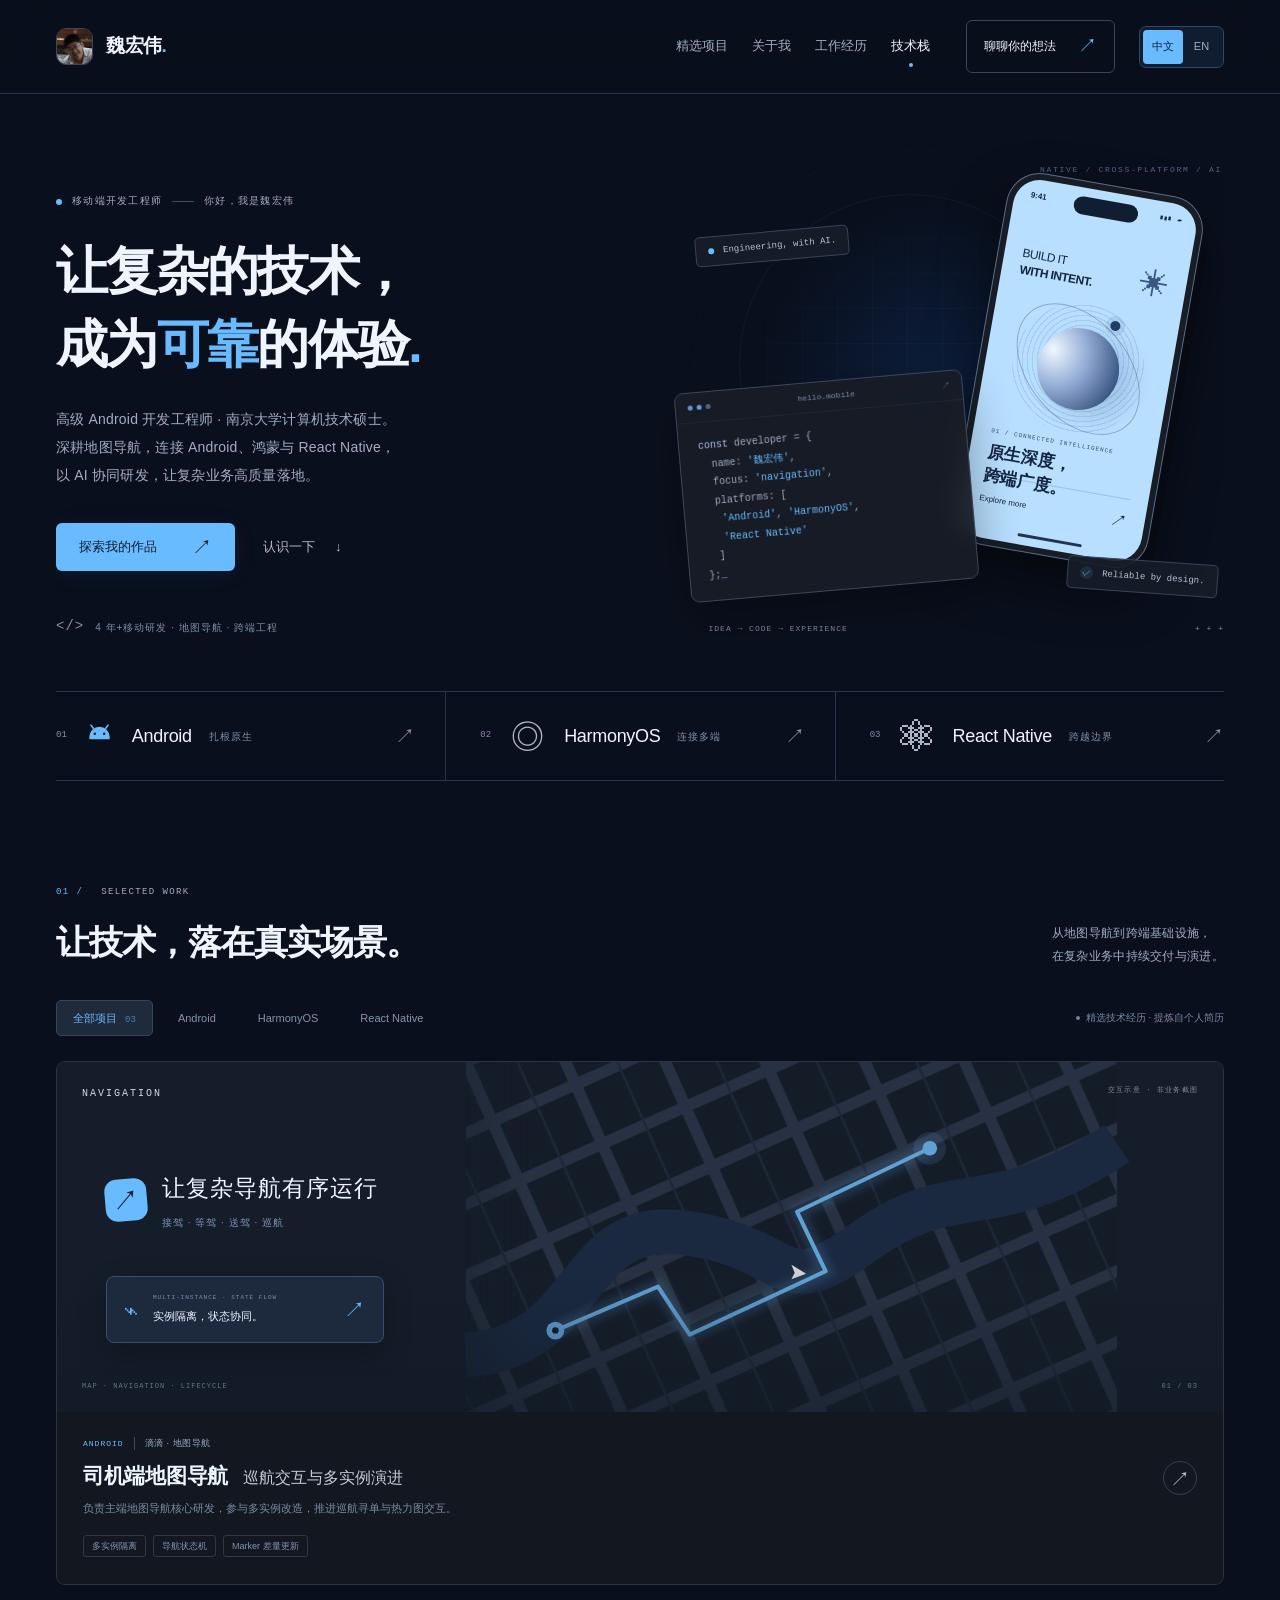
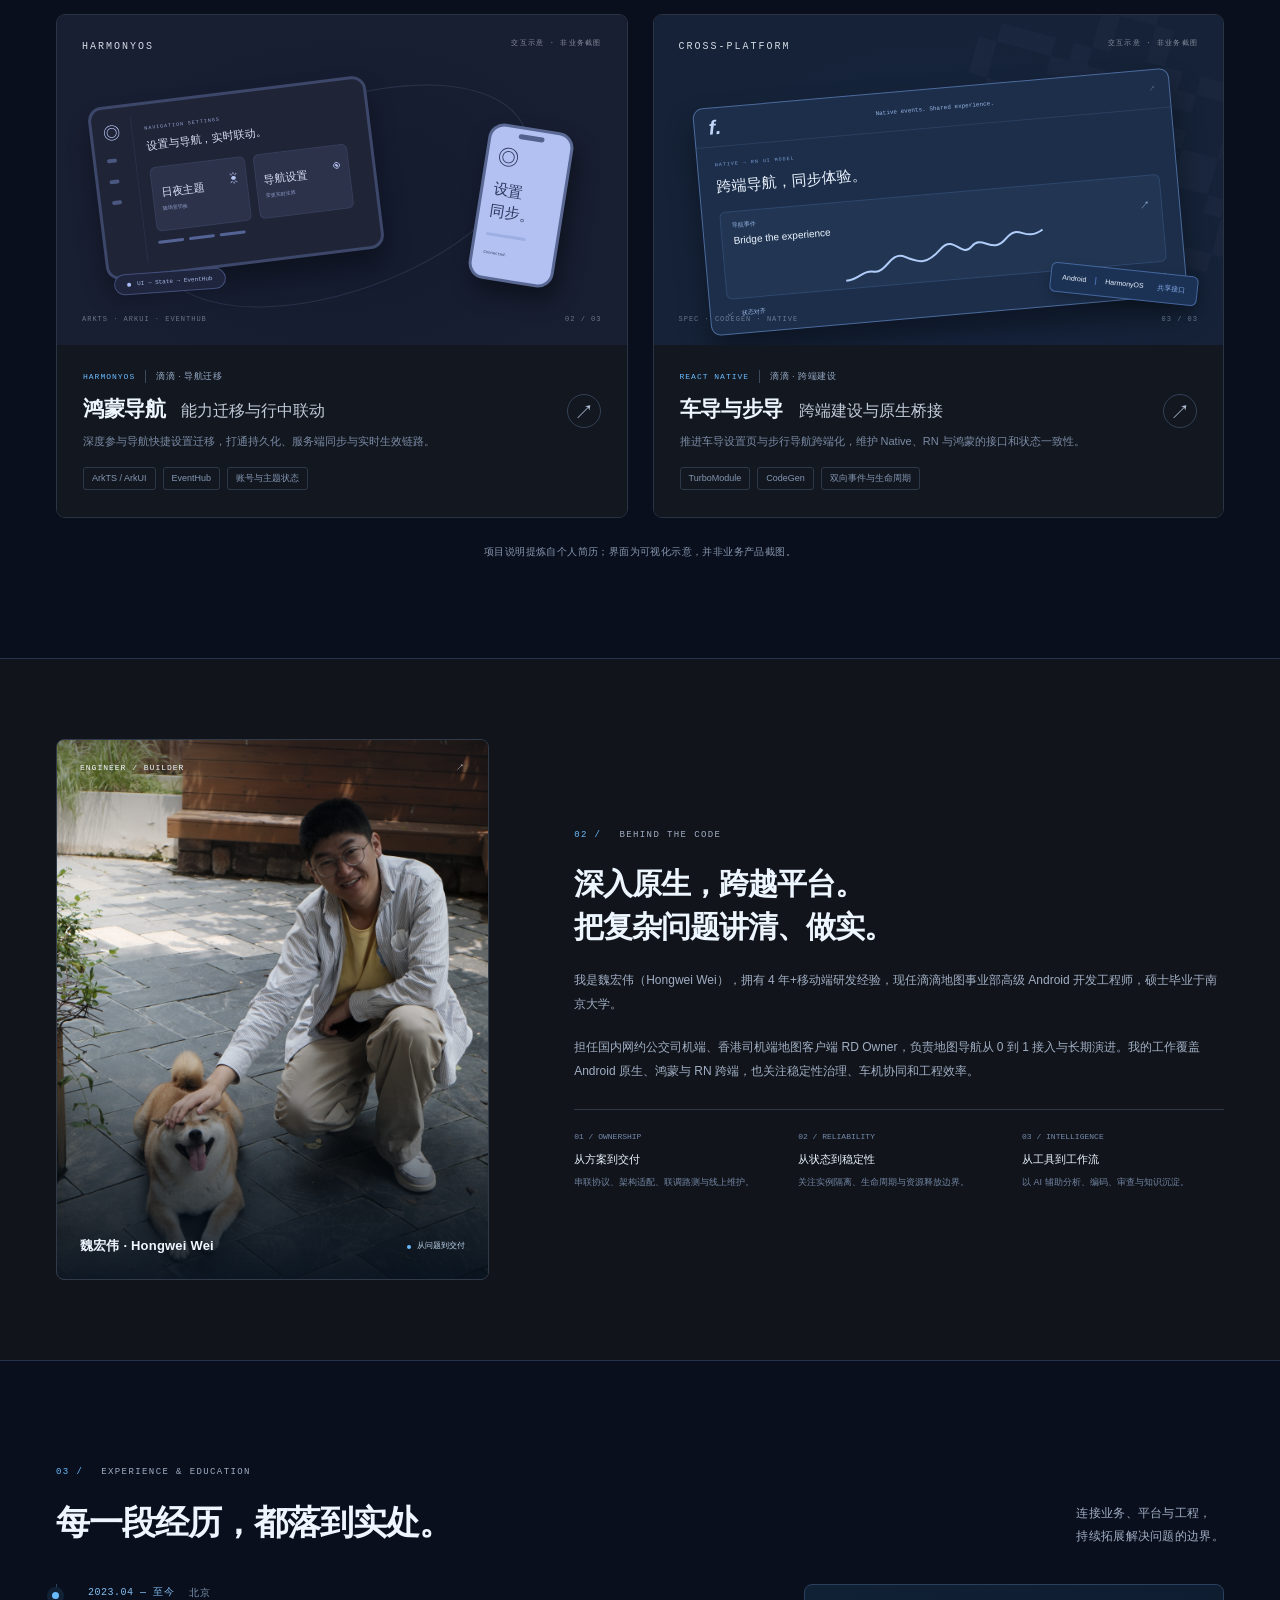
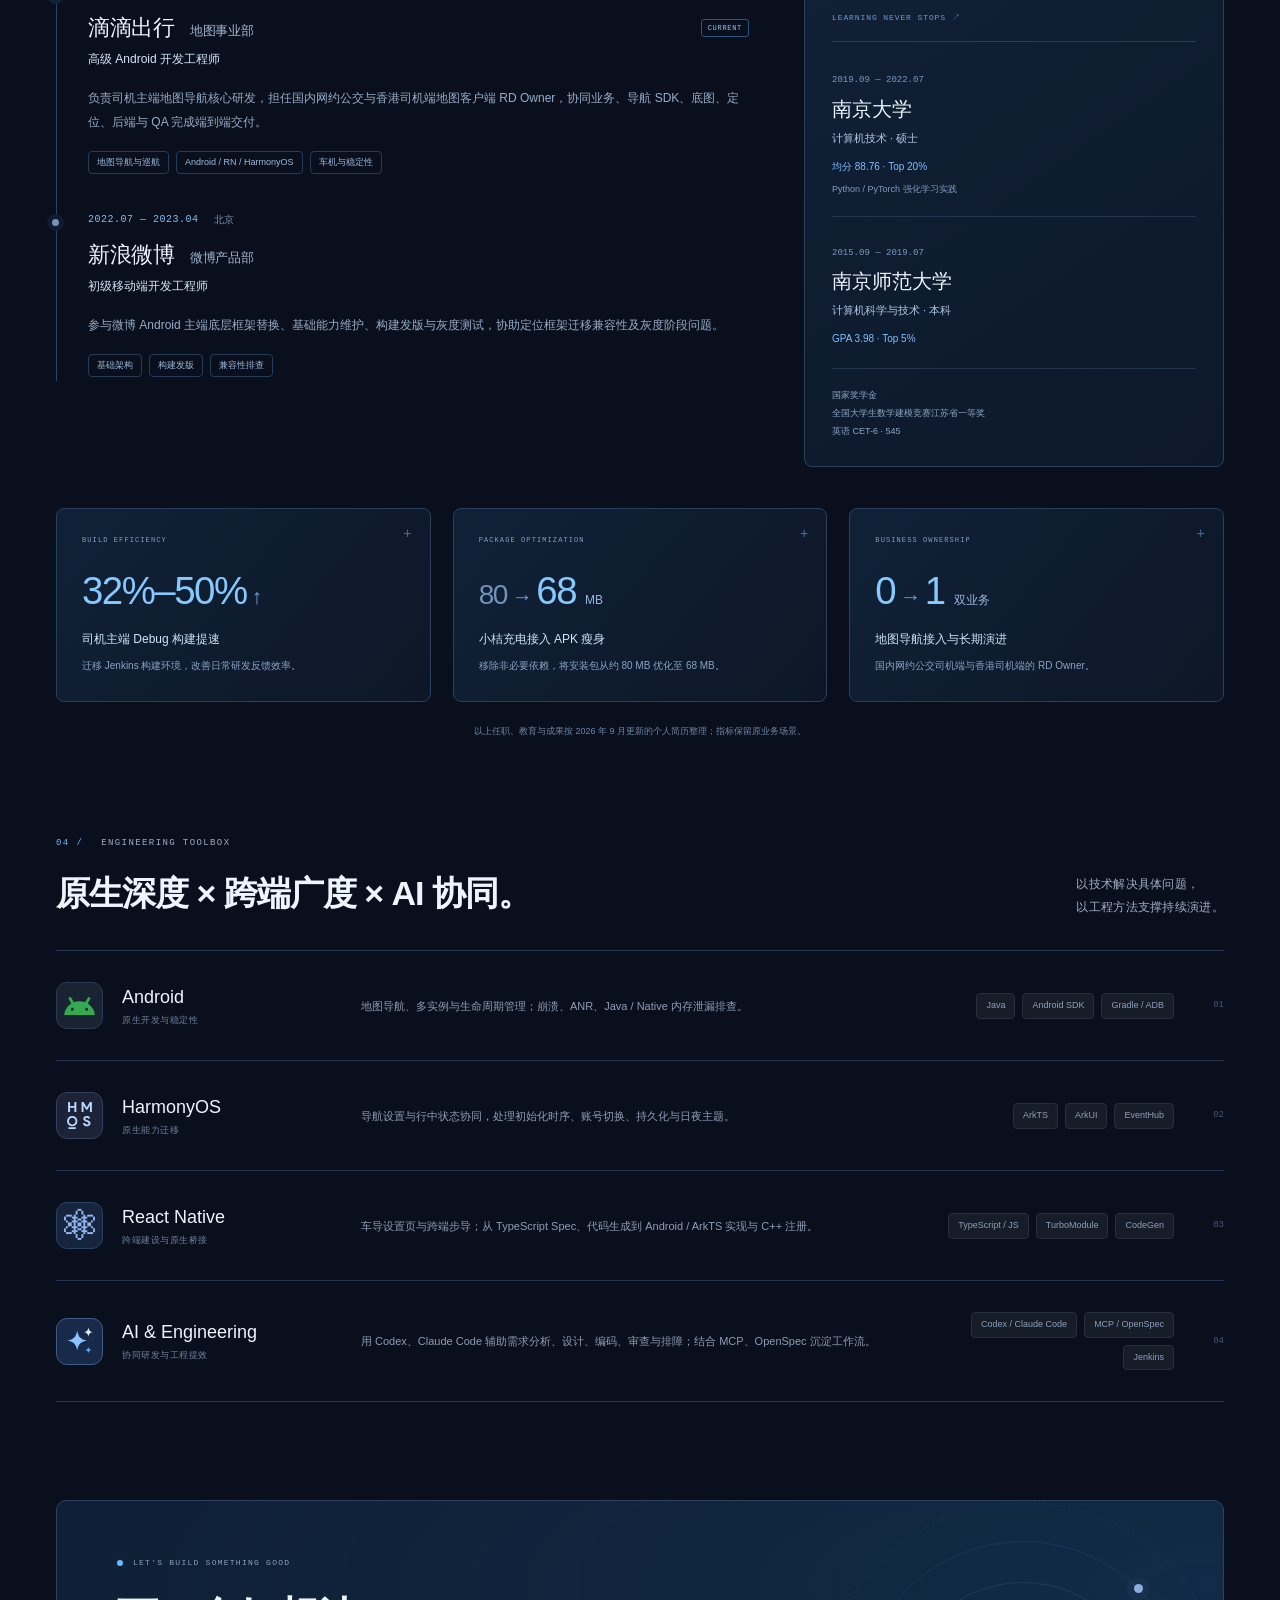
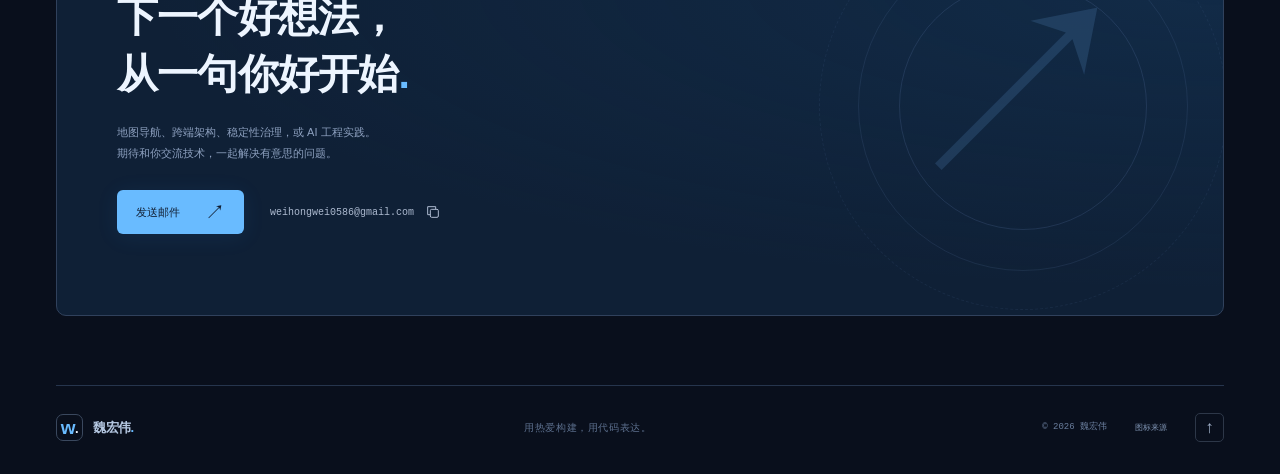
==== commit 3ab2a544: "Use portrait in header and localize mobile engineer label" ====
--- a/index.html
+++ b/index.html
@@ -15,7 +15,7 @@
   <a class="skip-link" href="#main" data-i18n="skip">跳转到主要内容</a>
   <header class="header">
     <div class="container header-inner">
-      <a class="brand" href="#home" aria-label="魏宏伟，返回首页" data-i18n-aria-label="aria.home"><span class="brand-mark">w<span>.</span></span><span><span data-i18n="person.name">魏宏伟</span><span class="brand-dot">.</span></span></a>
+      <a class="brand" href="#home" aria-label="魏宏伟，返回首页" data-i18n-aria-label="aria.home"><span class="brand-mark brand-avatar"><img src="./assets/hongwei-wei.jpg" alt="" width="37" height="37" decoding="async"></span><span><span data-i18n="person.name">魏宏伟</span><span class="brand-dot">.</span></span></a>
       <nav class="nav" id="navigation" aria-label="主导航" data-i18n-aria-label="aria.navigation">
         <a class="nav-link active" href="#projects" data-i18n="nav.projects">精选项目</a>
         <a class="nav-link" href="#about" data-i18n="nav.about">关于我</a>
@@ -36,7 +36,7 @@
   <main id="main">
     <section class="hero container" id="home" aria-labelledby="hero-title">
       <div class="hero-copy">
-        <div class="eyebrow"><span class="status-dot"></span> MOBILE ENGINEER <span class="eyebrow-line"></span> <span data-i18n="hero.greeting">你好，我是魏宏伟</span></div>
+        <div class="eyebrow"><span class="status-dot"></span> <span data-i18n="hero.role">移动端开发工程师</span> <span class="eyebrow-line"></span> <span data-i18n="hero.greeting">你好，我是魏宏伟</span></div>
         <h1 id="hero-title" data-i18n="hero.title">让复杂的技术，<br>成为<span class="accent">可靠</span>的体验<span class="title-period">.</span></h1>
         <p class="hero-description" data-i18n="hero.description">高级 Android 开发工程师 · 南京大学计算机技术硕士。<br>深耕地图导航，连接 Android、鸿蒙与 React Native，<br>以 AI 协同研发，让复杂业务高质量落地。</p>
         <div class="hero-actions"><a class="button button-primary" href="#projects" data-i18n="hero.work">探索我的作品 <span aria-hidden="true">↗</span></a><a class="text-link" href="#about" data-i18n="hero.about">认识一下 <span aria-hidden="true">↓</span></a></div>
--- a/styles.css
+++ b/styles.css
@@ -84,6 +84,8 @@
 /* A persistent language control, with room for longer English copy. */
 .header-inner{gap:24px}
 .header .brand{flex-shrink:0}
+.brand-avatar{overflow:hidden;flex-shrink:0}
+.brand-avatar img{display:block;width:100%;height:100%;object-fit:cover;object-position:center 25%;transform:scale(3);transform-origin:75% 16%}
 .header .nav{margin-left:auto;gap:24px}
 .header-controls{display:flex;align-items:center;gap:10px;flex-shrink:0}
 .language-switch{display:flex;align-items:center;padding:3px;border:1px solid #304866;border-radius:7px;background:#101d30}
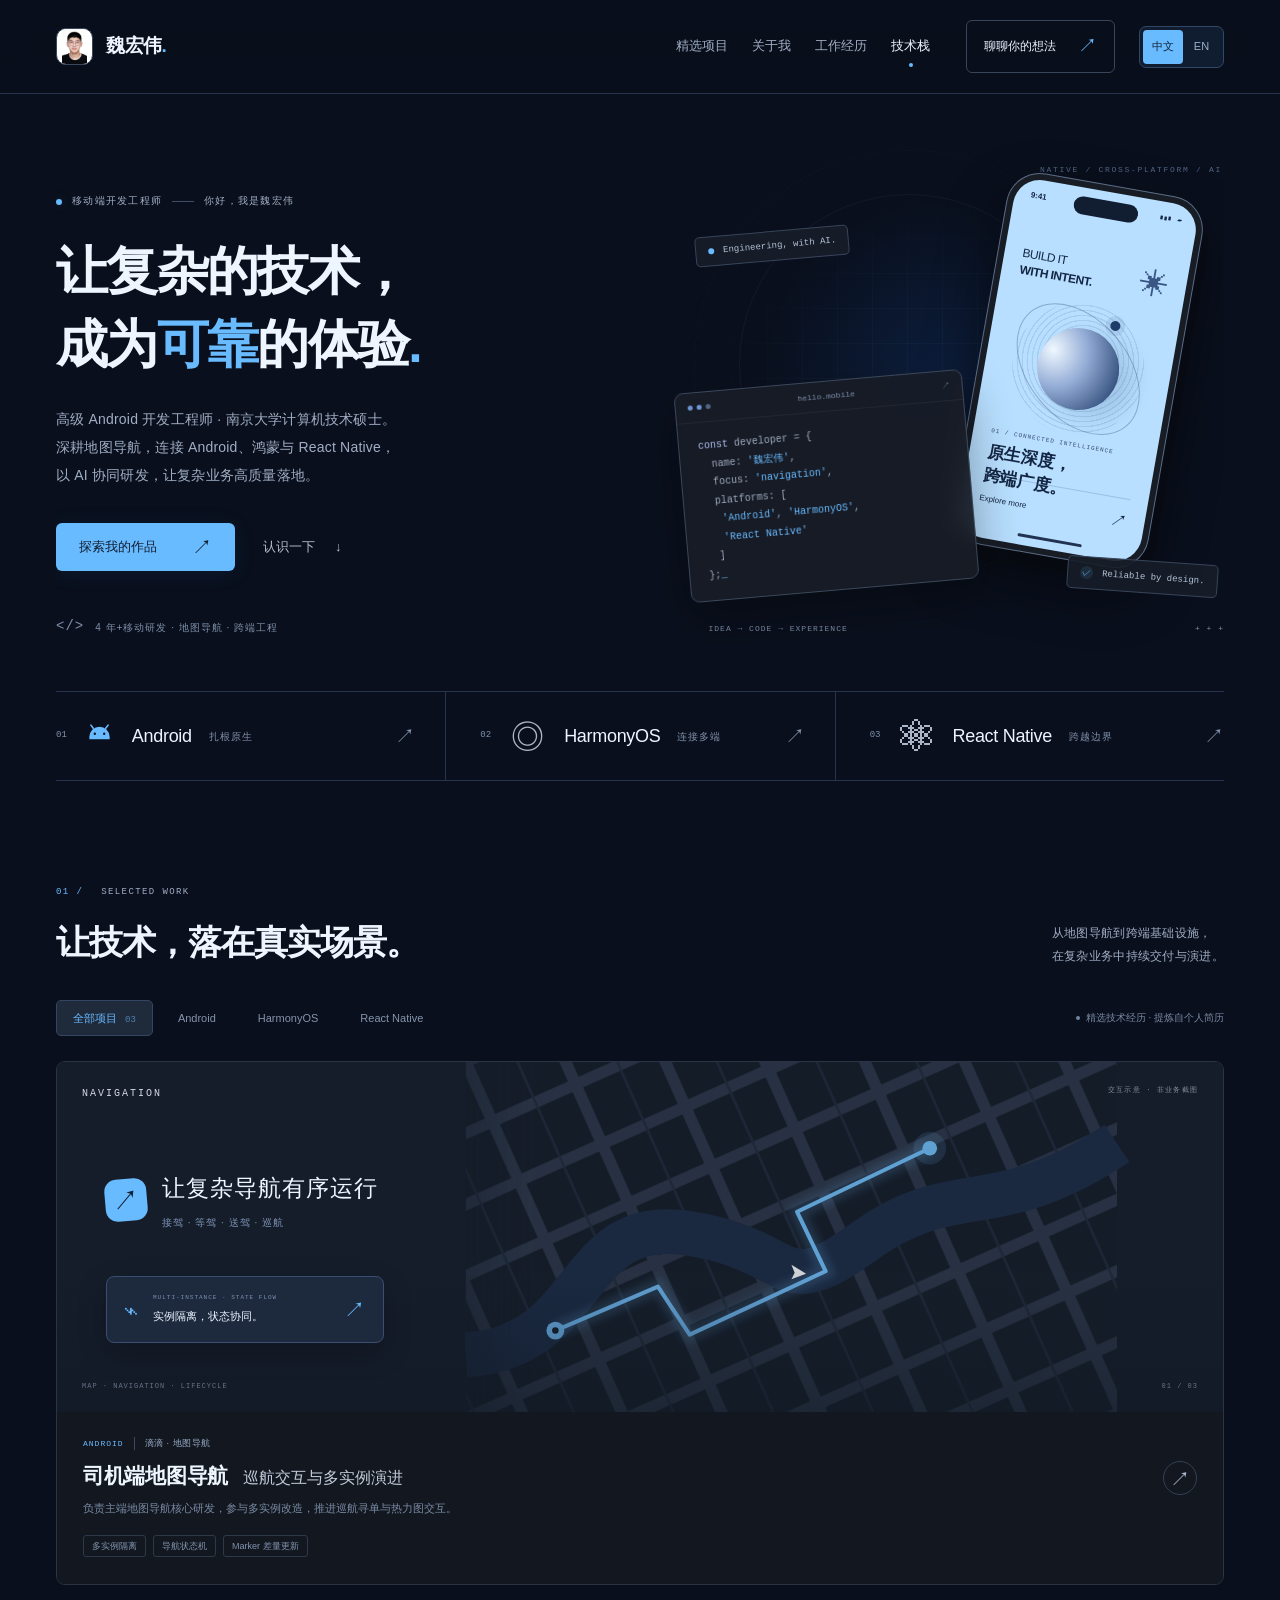
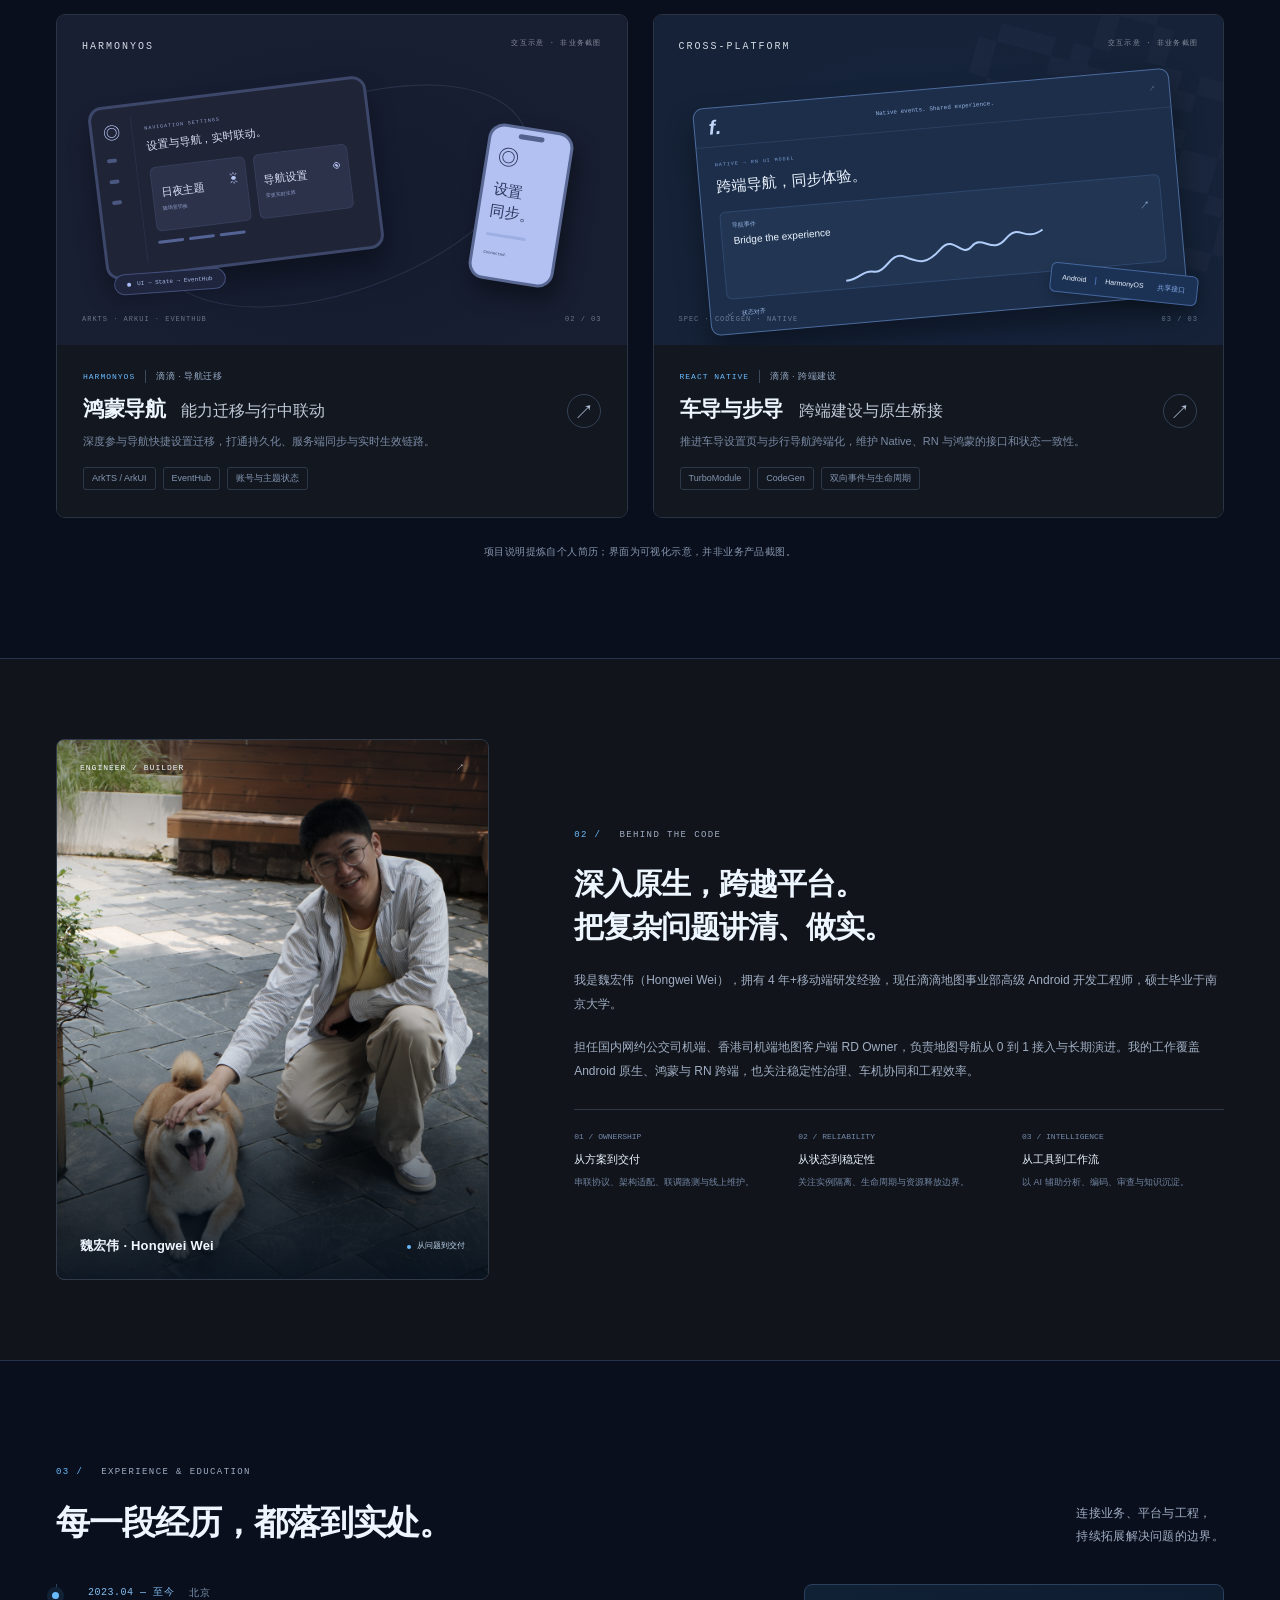
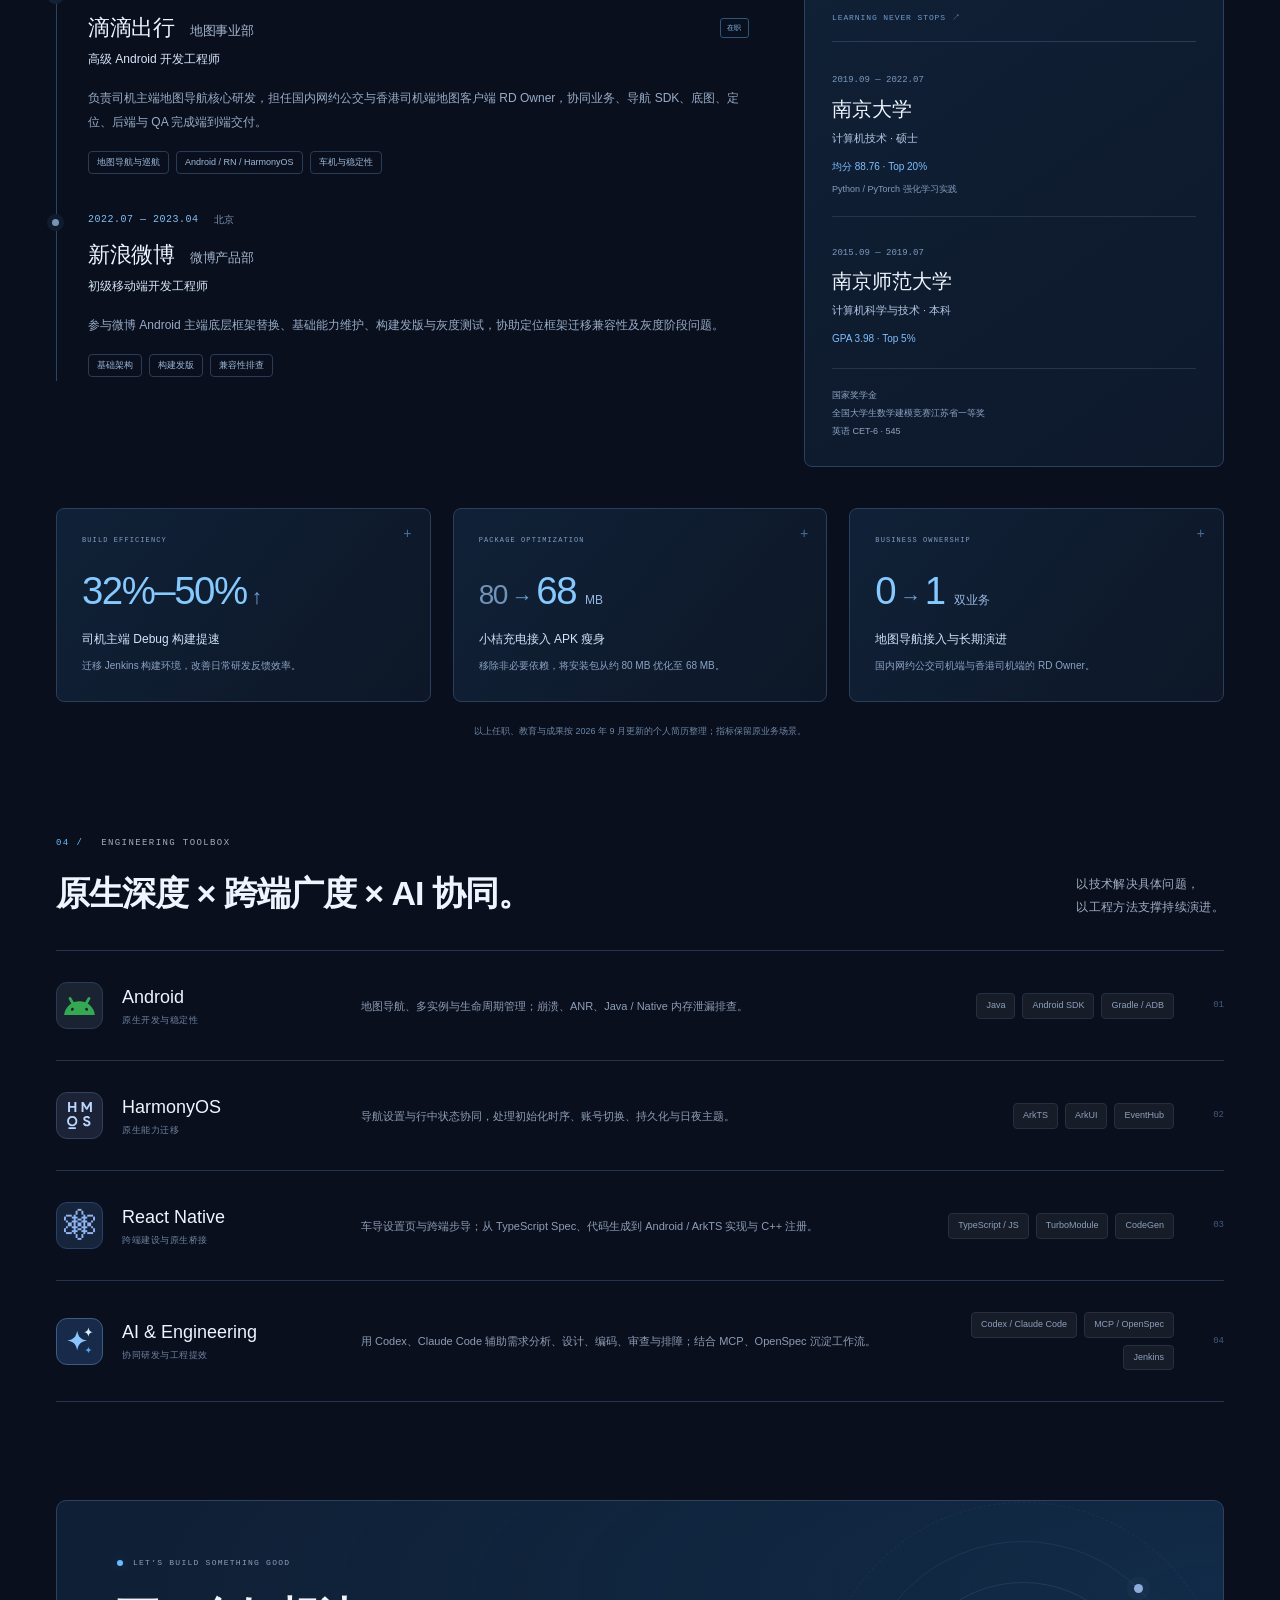
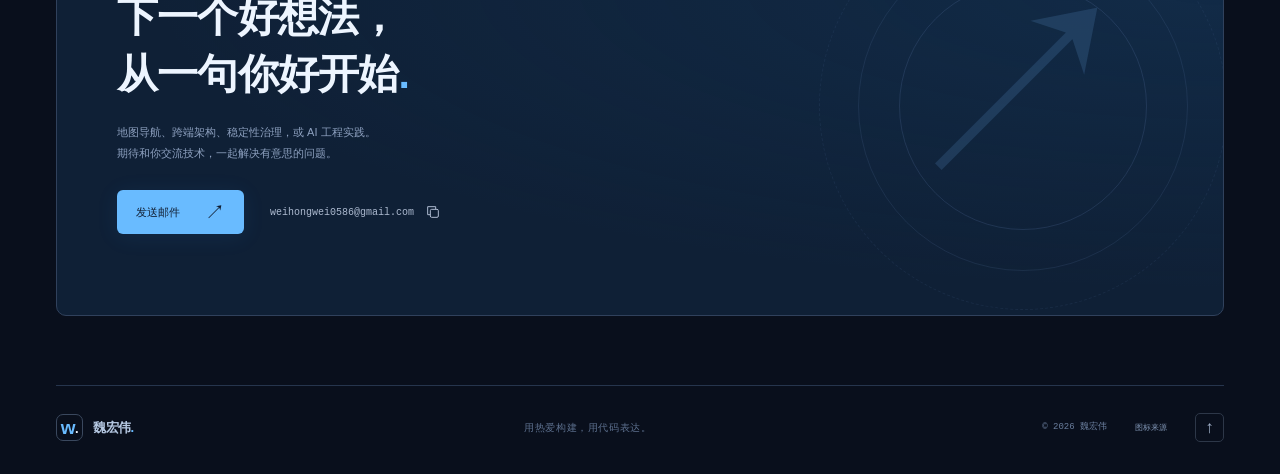
==== commit b3ba4e5f: "Use full headshot avatar and translate current-role badge" ====
--- a/index.html
+++ b/index.html
@@ -15,7 +15,7 @@
   <a class="skip-link" href="#main" data-i18n="skip">跳转到主要内容</a>
   <header class="header">
     <div class="container header-inner">
-      <a class="brand" href="#home" aria-label="魏宏伟，返回首页" data-i18n-aria-label="aria.home"><span class="brand-mark brand-avatar"><img src="./assets/hongwei-wei.jpg" alt="" width="37" height="37" decoding="async"></span><span><span data-i18n="person.name">魏宏伟</span><span class="brand-dot">.</span></span></a>
+      <a class="brand" href="#home" aria-label="魏宏伟，返回首页" data-i18n-aria-label="aria.home"><span class="brand-mark brand-avatar"><img src="./assets/hongwei-wei-avatar.jpg" alt="" width="37" height="37" decoding="async"></span><span><span data-i18n="person.name">魏宏伟</span><span class="brand-dot">.</span></span></a>
       <nav class="nav" id="navigation" aria-label="主导航" data-i18n-aria-label="aria.navigation">
         <a class="nav-link active" href="#projects" data-i18n="nav.projects">精选项目</a>
         <a class="nav-link" href="#about" data-i18n="nav.about">关于我</a>
@@ -104,7 +104,7 @@
       <div class="section-heading"><div><div class="eyebrow section-label"><span class="mono">03 /</span> EXPERIENCE & EDUCATION</div><h2 id="experience-title" data-i18n="experience.title">每一段经历，都落到实处。</h2></div><p class="section-intro" data-i18n="experience.intro">连接业务、平台与工程，<br>持续拓展解决问题的边界。</p></div>
       <div class="experience-layout">
         <div class="career-timeline">
-          <article class="career-entry"><div class="career-time mono" data-i18n="career.didi.time">2023.04 — 至今<span>北京</span></div><div class="career-content"><div class="career-company"><h3 data-i18n="career.didi.company">滴滴出行 <span>地图事业部</span></h3><span class="current-role">CURRENT</span></div><p class="career-role" data-i18n="career.didi.role">高级 Android 开发工程师</p><p data-i18n="career.didi.body">负责司机主端地图导航核心研发，担任国内网约公交与香港司机端地图客户端 RD Owner，协同业务、导航 SDK、底图、定位、后端与 QA 完成端到端交付。</p><div class="career-focus"><span data-i18n="career.didi.navigation">地图导航与巡航</span><span>Android / RN / HarmonyOS</span><span data-i18n="career.didi.vehicle">车机与稳定性</span></div></div></article>
+          <article class="career-entry"><div class="career-time mono" data-i18n="career.didi.time">2023.04 — 至今<span>北京</span></div><div class="career-content"><div class="career-company"><h3 data-i18n="career.didi.company">滴滴出行 <span>地图事业部</span></h3><span class="current-role" data-i18n="career.current">在职</span></div><p class="career-role" data-i18n="career.didi.role">高级 Android 开发工程师</p><p data-i18n="career.didi.body">负责司机主端地图导航核心研发，担任国内网约公交与香港司机端地图客户端 RD Owner，协同业务、导航 SDK、底图、定位、后端与 QA 完成端到端交付。</p><div class="career-focus"><span data-i18n="career.didi.navigation">地图导航与巡航</span><span>Android / RN / HarmonyOS</span><span data-i18n="career.didi.vehicle">车机与稳定性</span></div></div></article>
           <article class="career-entry"><div class="career-time mono" data-i18n="career.weibo.time">2022.07 — 2023.04<span>北京</span></div><div class="career-content"><div class="career-company"><h3 data-i18n="career.weibo.company">新浪微博 <span>微博产品部</span></h3></div><p class="career-role" data-i18n="career.weibo.role">初级移动端开发工程师</p><p data-i18n="career.weibo.body">参与微博 Android 主端底层框架替换、基础能力维护、构建发版与灰度测试，协助定位框架迁移兼容性及灰度阶段问题。</p><div class="career-focus"><span data-i18n="career.weibo.infrastructure">基础架构</span><span data-i18n="career.weibo.release">构建发版</span><span data-i18n="career.weibo.compatibility">兼容性排查</span></div></div></article>
         </div>
         <aside class="education-panel" aria-label="教育背景" data-i18n-aria-label="aria.education"><div class="education-label mono">LEARNING NEVER STOPS ↗</div><article><span class="education-year mono">2019.09 — 2022.07</span><h3 data-i18n="education.nju.name">南京大学</h3><p data-i18n="education.nju.degree">计算机技术 · 硕士</p><div class="education-detail" data-i18n="education.nju.grade">均分 88.76 · Top 20%</div><small data-i18n="education.nju.practice">Python / PyTorch 强化学习实践</small></article><article><span class="education-year mono">2015.09 — 2019.07</span><h3 data-i18n="education.nnu.name">南京师范大学</h3><p data-i18n="education.nnu.degree">计算机科学与技术 · 本科</p><div class="education-detail">GPA 3.98 · Top 5%</div></article><div class="education-honors" data-i18n="education.honors">国家奖学金<br>全国大学生数学建模竞赛江苏省一等奖<br>英语 CET-6 · 545</div></aside>
--- a/styles.css
+++ b/styles.css
@@ -84,8 +84,8 @@
 /* A persistent language control, with room for longer English copy. */
 .header-inner{gap:24px}
 .header .brand{flex-shrink:0}
-.brand-avatar{overflow:hidden;flex-shrink:0}
-.brand-avatar img{display:block;width:100%;height:100%;object-fit:cover;object-position:center 25%;transform:scale(3);transform-origin:75% 16%}
+.brand-avatar{overflow:hidden;flex-shrink:0;background:#fff}
+.brand-avatar img{display:block;width:100%;height:100%;object-fit:contain;object-position:center}
 .header .nav{margin-left:auto;gap:24px}
 .header-controls{display:flex;align-items:center;gap:10px;flex-shrink:0}
 .language-switch{display:flex;align-items:center;padding:3px;border:1px solid #304866;border-radius:7px;background:#101d30}
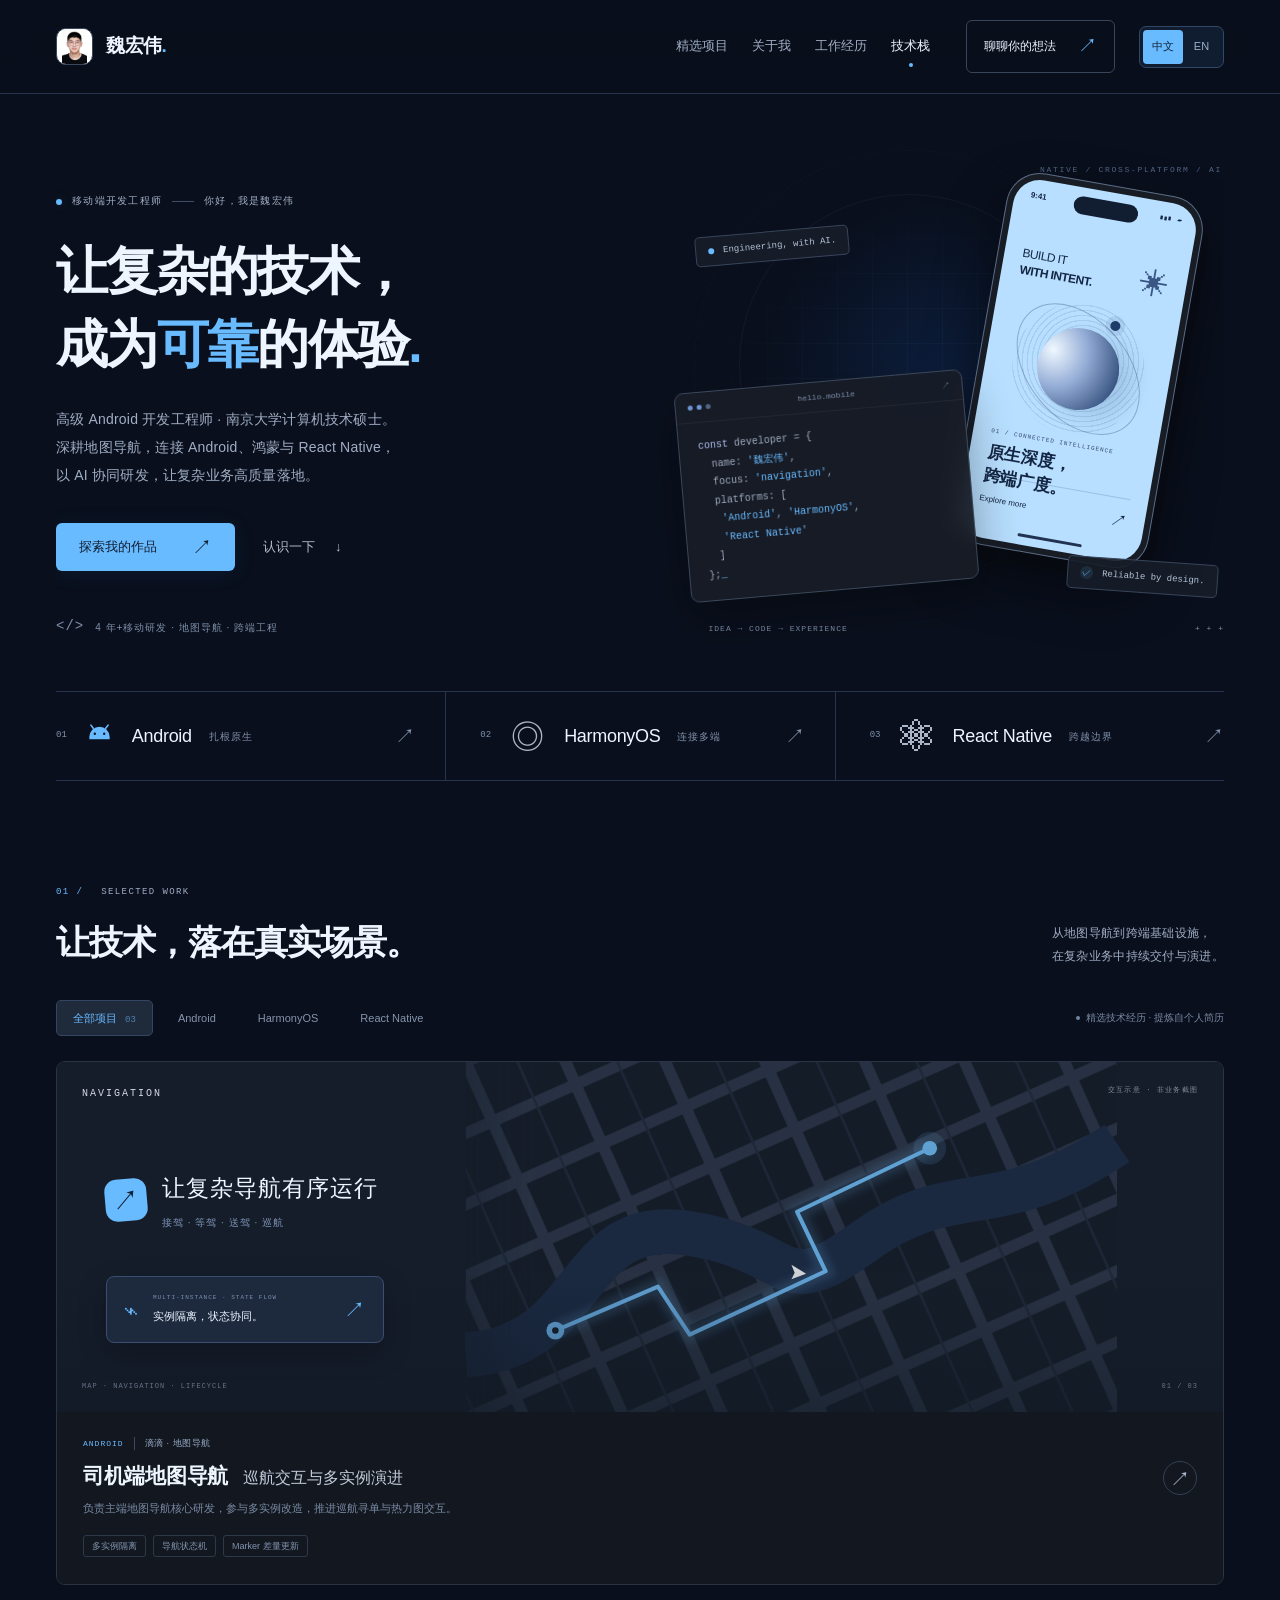
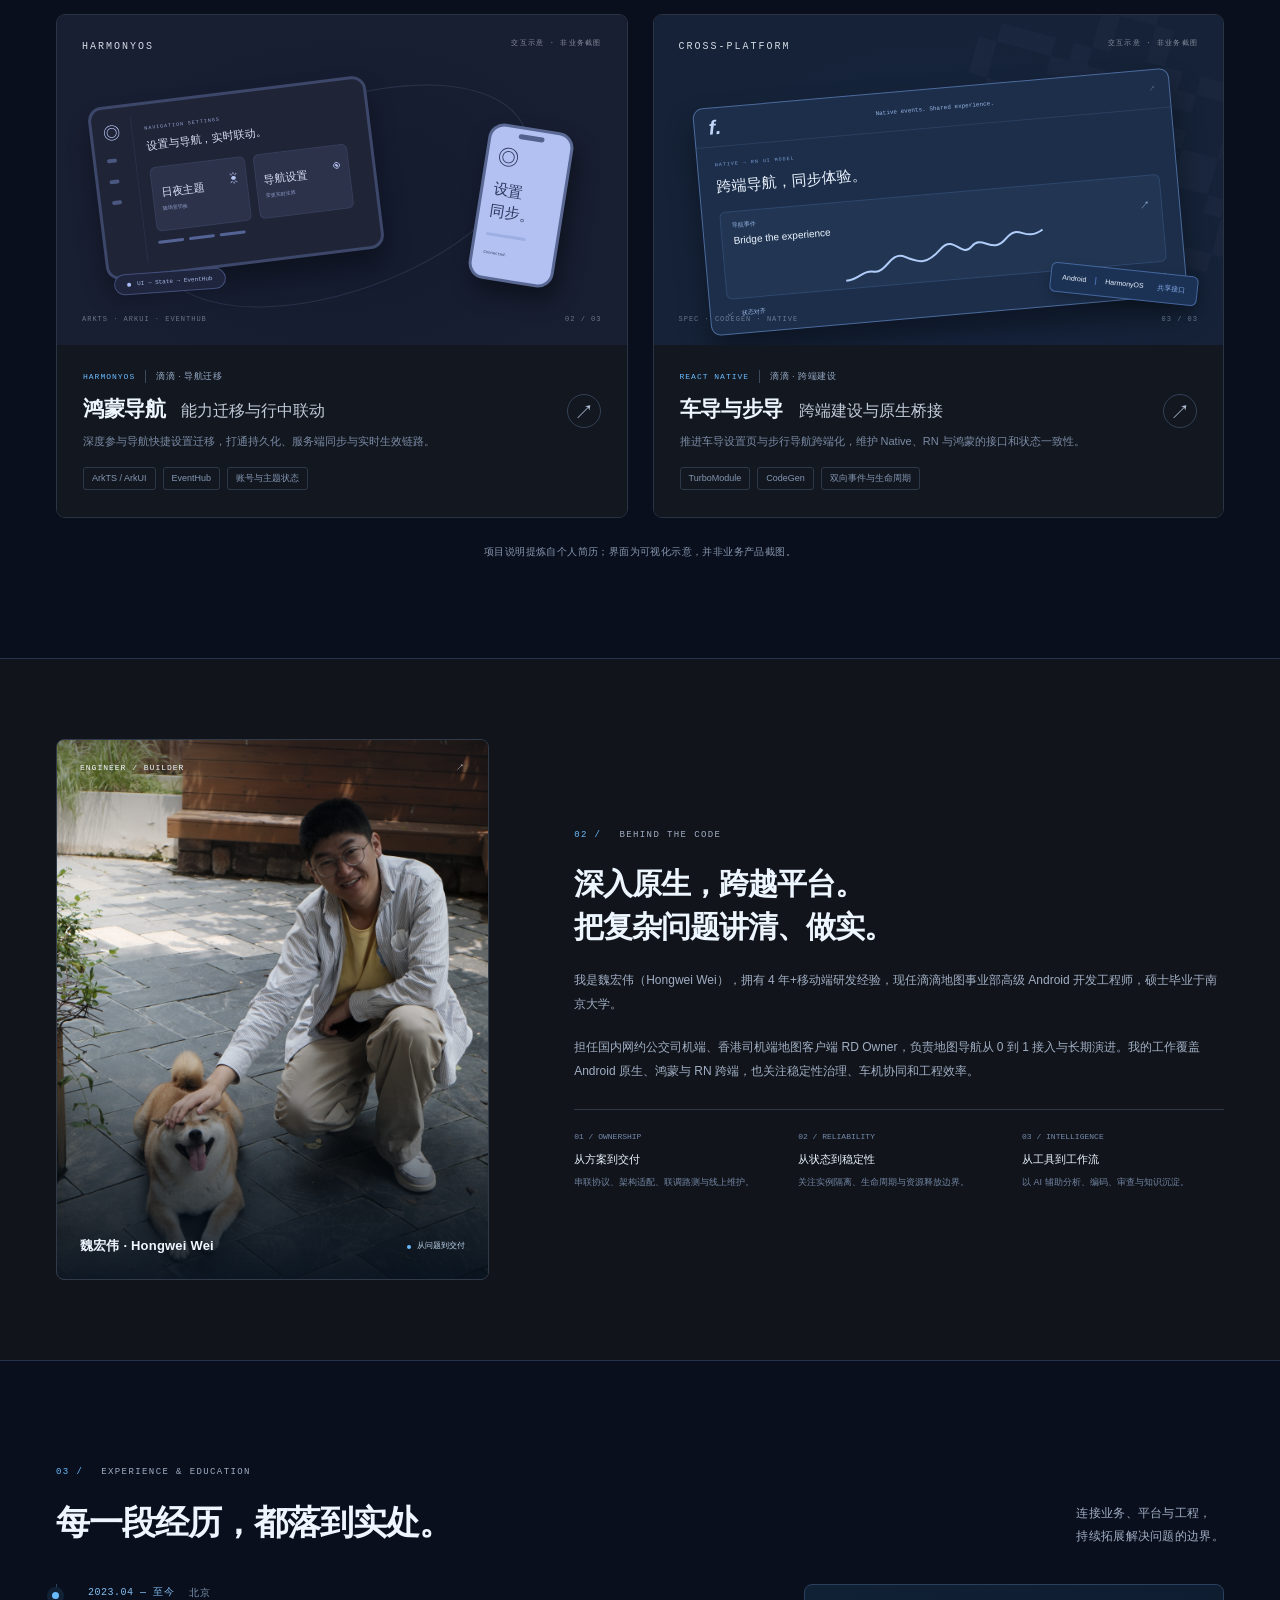
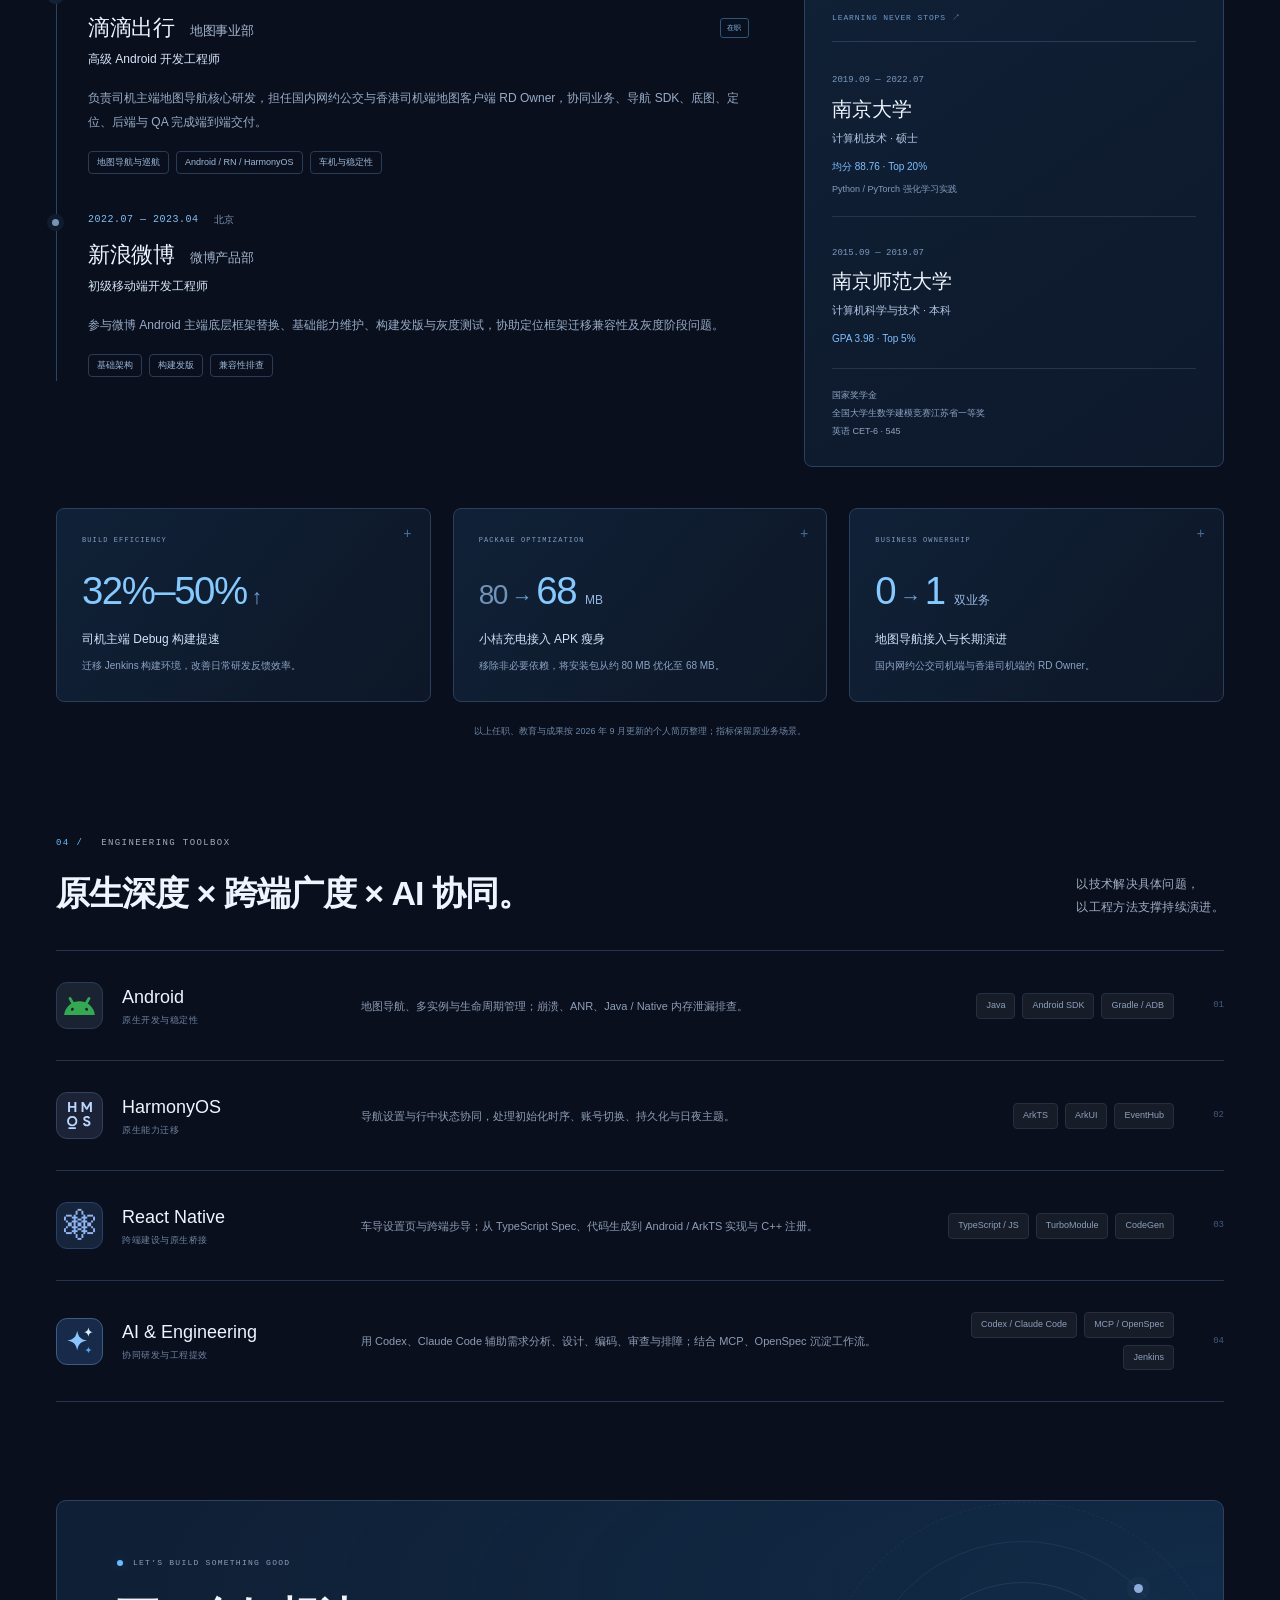
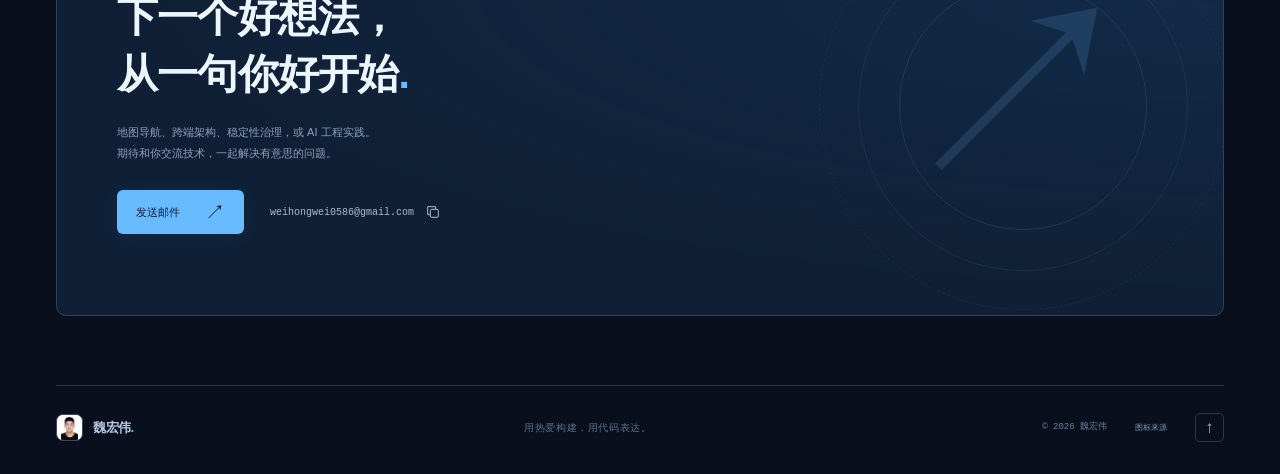
==== commit 8f2cca10: "Use matching headshot avatar in footer" ====
--- a/index.html
+++ b/index.html
@@ -125,7 +125,7 @@
 
     <section class="contact-section container" id="contact" aria-labelledby="contact-title"><div class="contact-content"><div class="eyebrow"><span class="status-dot"></span> LET’S BUILD SOMETHING GOOD</div><h2 id="contact-title" data-i18n="contact.title">下一个好想法，<br>从一句你好开始<span>.</span></h2><p data-i18n="contact.body">地图导航、跨端架构、稳定性治理，或 AI 工程实践。<br>期待和你交流技术，一起解决有意思的问题。</p><div class="contact-actions"><a class="button button-primary" href="mailto:weihongwei0586@gmail.com" data-i18n="contact.email">发送邮件 <span aria-hidden="true">↗</span></a><button class="copy-email" id="copy-email"><span>weihongwei0586@gmail.com</span><svg width="16" height="16" viewBox="0 0 24 24" fill="none" stroke="currentColor" stroke-width="1.5" aria-hidden="true"><rect x="8" y="8" width="12" height="12" rx="2"/><path d="M16 8V4H4v12h4"/></svg><span class="sr-only" data-i18n="contact.copy">，复制邮箱地址</span></button></div><p class="copy-status" id="copy-status" role="status" aria-live="polite"></p></div><div class="contact-art" aria-hidden="true"><span>↗</span><i></i></div></section>
   </main>
-  <footer class="container footer"><a class="brand" href="#home"><span class="brand-mark">w<span>.</span></span><span><span data-i18n="person.name">魏宏伟</span><span class="brand-dot">.</span></span></a><span data-i18n="footer.tagline">用热爱构建，用代码表达。</span><div><span class="mono">© <span id="year">2026</span> <span data-i18n="person.name">魏宏伟</span></span><a class="icon-credits" href="./assets/icon-credits.txt" target="_blank" rel="noopener" data-i18n="footer.credits">图标来源</a><a class="back-top" href="#home" aria-label="返回顶部" data-i18n-aria-label="aria.top">↑</a></div></footer>
+  <footer class="container footer"><a class="brand" href="#home"><span class="brand-mark brand-avatar"><img src="./assets/hongwei-wei-avatar.jpg" alt="" width="27" height="27" decoding="async"></span><span><span data-i18n="person.name">魏宏伟</span><span class="brand-dot">.</span></span></a><span data-i18n="footer.tagline">用热爱构建，用代码表达。</span><div><span class="mono">© <span id="year">2026</span> <span data-i18n="person.name">魏宏伟</span></span><a class="icon-credits" href="./assets/icon-credits.txt" target="_blank" rel="noopener" data-i18n="footer.credits">图标来源</a><a class="back-top" href="#home" aria-label="返回顶部" data-i18n-aria-label="aria.top">↑</a></div></footer>
 
   <dialog id="project-dialog" aria-labelledby="dialog-title"><button class="dialog-close" aria-label="关闭项目详情" data-i18n-aria-label="aria.close">×</button><div class="dialog-eyebrow mono" id="dialog-platform"></div><div class="dialog-demo" data-i18n="dialog.badge">项目经历 · 简历提炼</div><h2 id="dialog-title"></h2><p class="dialog-summary" id="dialog-summary"></p><div class="dialog-content" id="dialog-content"></div><div class="dialog-footer"><p data-i18n="dialog.note">依据个人简历整理，区分负责、参与与推进的工作范围。页面插图仅作概念示意。</p><a href="mailto:weihongwei0586@gmail.com" data-i18n="dialog.contact">交流这个方向 <span>↗</span></a></div></dialog>
 </body>
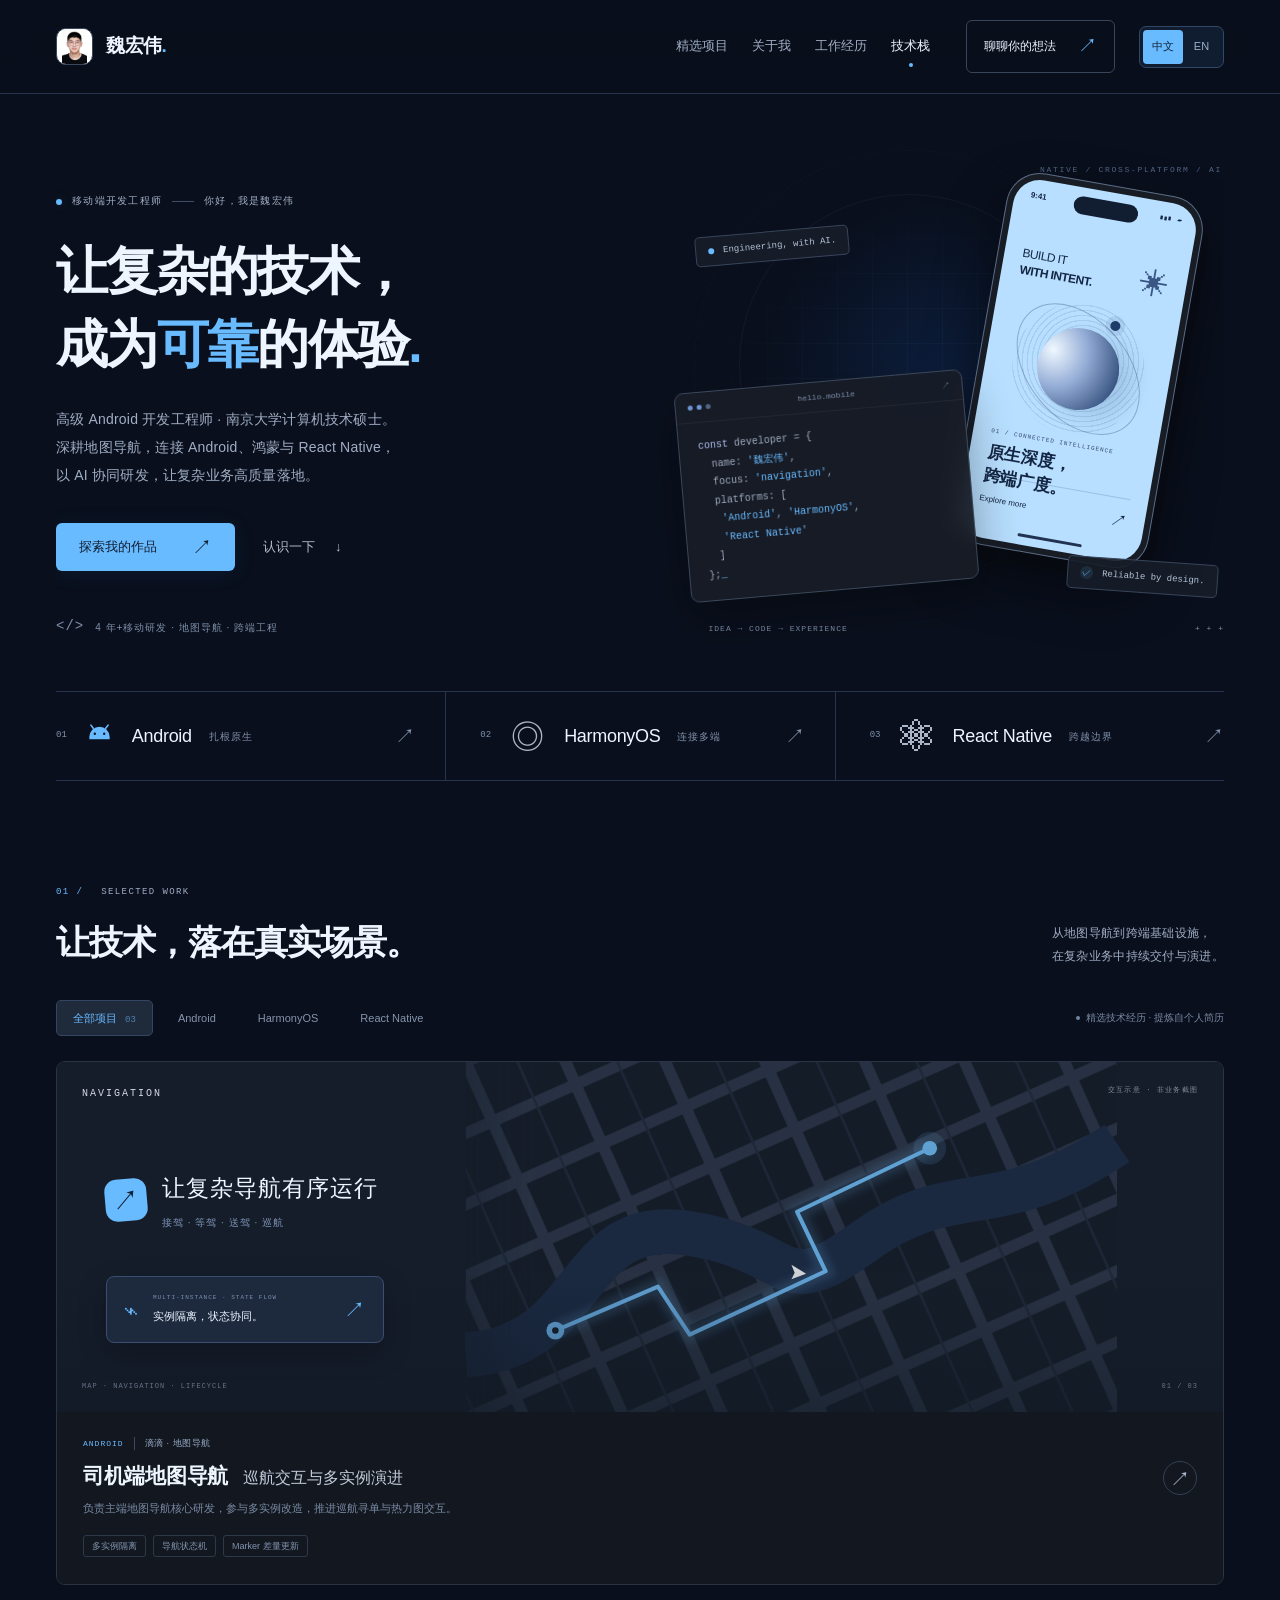
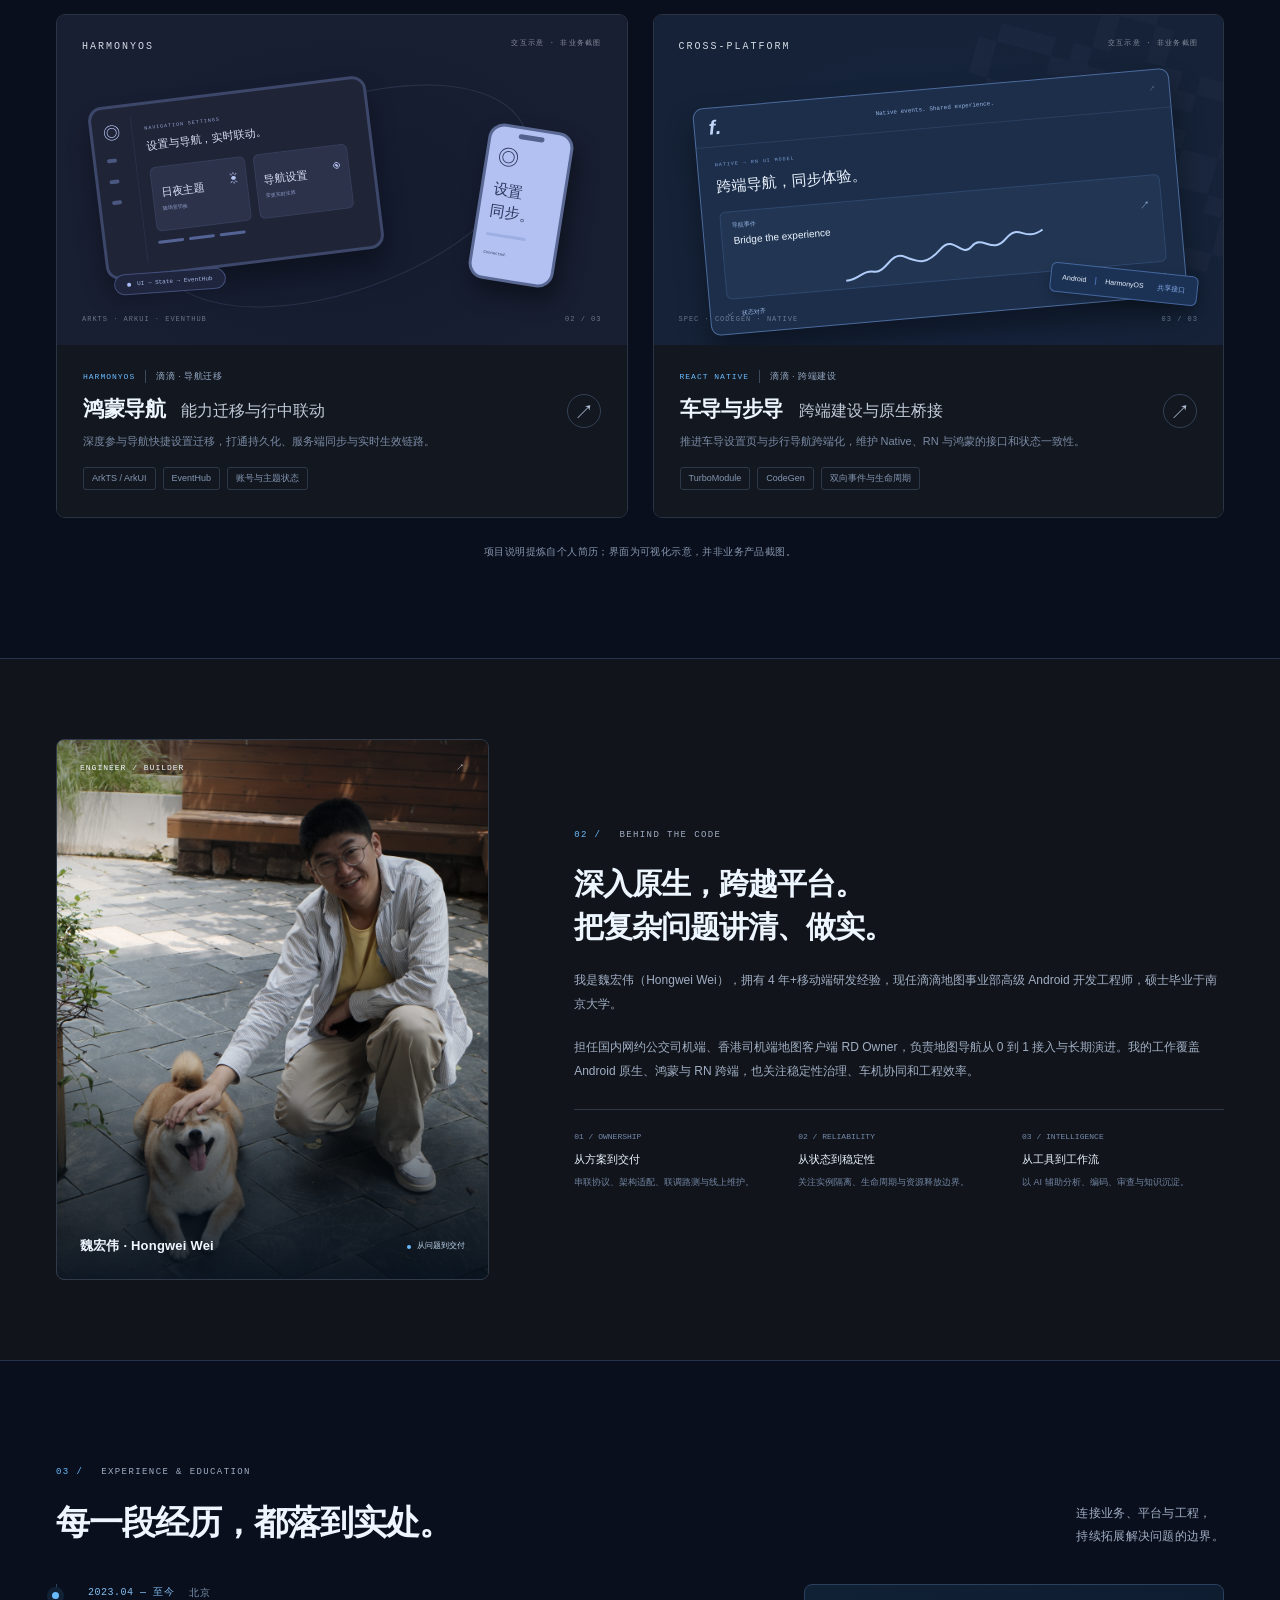
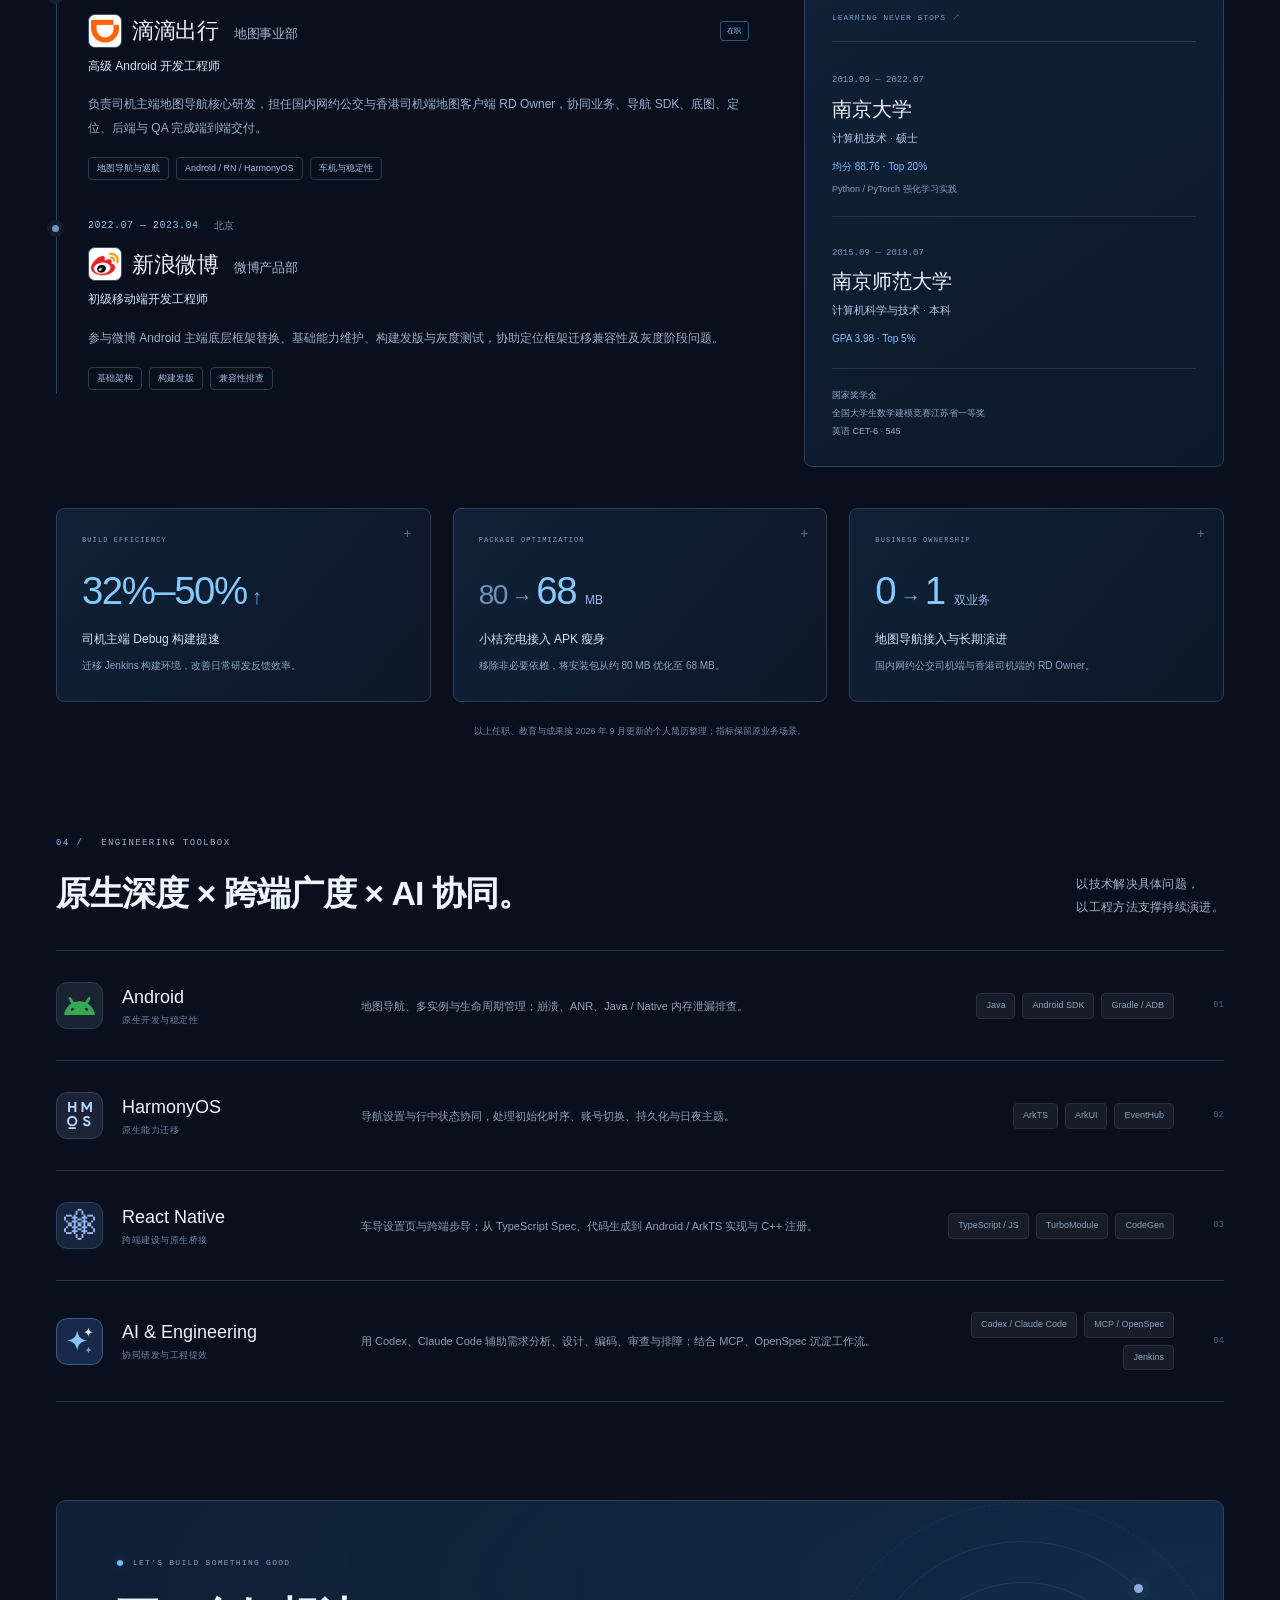
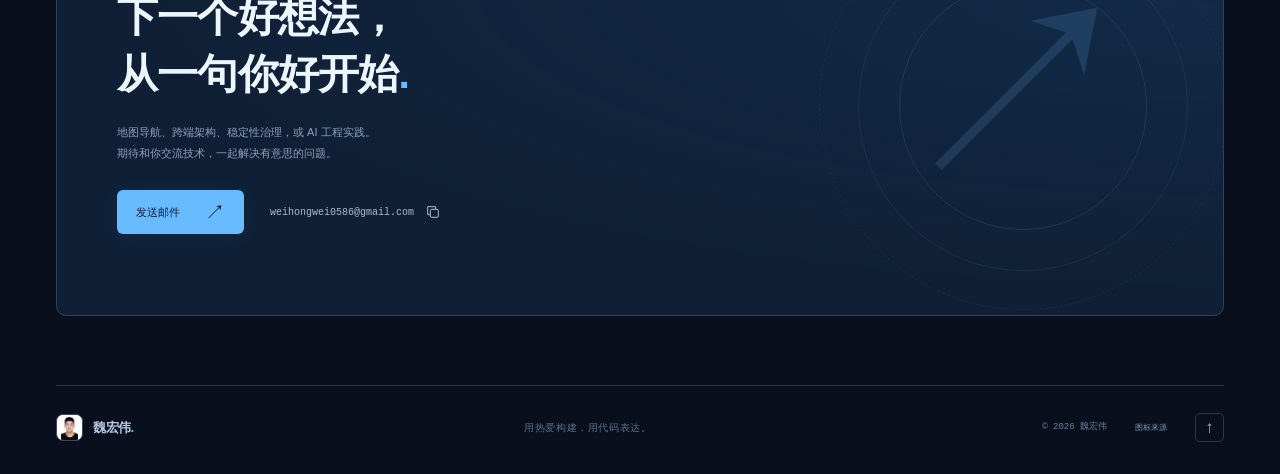
==== commit c8a6b102: "Add employer logos to experience timeline" ====
--- a/index.html
+++ b/index.html
@@ -104,8 +104,8 @@
       <div class="section-heading"><div><div class="eyebrow section-label"><span class="mono">03 /</span> EXPERIENCE & EDUCATION</div><h2 id="experience-title" data-i18n="experience.title">每一段经历，都落到实处。</h2></div><p class="section-intro" data-i18n="experience.intro">连接业务、平台与工程，<br>持续拓展解决问题的边界。</p></div>
       <div class="experience-layout">
         <div class="career-timeline">
-          <article class="career-entry"><div class="career-time mono" data-i18n="career.didi.time">2023.04 — 至今<span>北京</span></div><div class="career-content"><div class="career-company"><h3 data-i18n="career.didi.company">滴滴出行 <span>地图事业部</span></h3><span class="current-role" data-i18n="career.current">在职</span></div><p class="career-role" data-i18n="career.didi.role">高级 Android 开发工程师</p><p data-i18n="career.didi.body">负责司机主端地图导航核心研发，担任国内网约公交与香港司机端地图客户端 RD Owner，协同业务、导航 SDK、底图、定位、后端与 QA 完成端到端交付。</p><div class="career-focus"><span data-i18n="career.didi.navigation">地图导航与巡航</span><span>Android / RN / HarmonyOS</span><span data-i18n="career.didi.vehicle">车机与稳定性</span></div></div></article>
-          <article class="career-entry"><div class="career-time mono" data-i18n="career.weibo.time">2022.07 — 2023.04<span>北京</span></div><div class="career-content"><div class="career-company"><h3 data-i18n="career.weibo.company">新浪微博 <span>微博产品部</span></h3></div><p class="career-role" data-i18n="career.weibo.role">初级移动端开发工程师</p><p data-i18n="career.weibo.body">参与微博 Android 主端底层框架替换、基础能力维护、构建发版与灰度测试，协助定位框架迁移兼容性及灰度阶段问题。</p><div class="career-focus"><span data-i18n="career.weibo.infrastructure">基础架构</span><span data-i18n="career.weibo.release">构建发版</span><span data-i18n="career.weibo.compatibility">兼容性排查</span></div></div></article>
+          <article class="career-entry"><div class="career-time mono" data-i18n="career.didi.time">2023.04 — 至今<span>北京</span></div><div class="career-content"><div class="career-company"><div class="company-identity"><span class="company-logo"><img src="./assets/didi-logo.ico" alt="" width="28" height="28" loading="lazy" decoding="async"></span><h3 data-i18n="career.didi.company">滴滴出行 <span>地图事业部</span></h3></div><span class="current-role" data-i18n="career.current">在职</span></div><p class="career-role" data-i18n="career.didi.role">高级 Android 开发工程师</p><p data-i18n="career.didi.body">负责司机主端地图导航核心研发，担任国内网约公交与香港司机端地图客户端 RD Owner，协同业务、导航 SDK、底图、定位、后端与 QA 完成端到端交付。</p><div class="career-focus"><span data-i18n="career.didi.navigation">地图导航与巡航</span><span>Android / RN / HarmonyOS</span><span data-i18n="career.didi.vehicle">车机与稳定性</span></div></div></article>
+          <article class="career-entry"><div class="career-time mono" data-i18n="career.weibo.time">2022.07 — 2023.04<span>北京</span></div><div class="career-content"><div class="career-company"><div class="company-identity"><span class="company-logo"><img src="./assets/weibo-logo.ico" alt="" width="28" height="28" loading="lazy" decoding="async"></span><h3 data-i18n="career.weibo.company">新浪微博 <span>微博产品部</span></h3></div></div><p class="career-role" data-i18n="career.weibo.role">初级移动端开发工程师</p><p data-i18n="career.weibo.body">参与微博 Android 主端底层框架替换、基础能力维护、构建发版与灰度测试，协助定位框架迁移兼容性及灰度阶段问题。</p><div class="career-focus"><span data-i18n="career.weibo.infrastructure">基础架构</span><span data-i18n="career.weibo.release">构建发版</span><span data-i18n="career.weibo.compatibility">兼容性排查</span></div></div></article>
         </div>
         <aside class="education-panel" aria-label="教育背景" data-i18n-aria-label="aria.education"><div class="education-label mono">LEARNING NEVER STOPS ↗</div><article><span class="education-year mono">2019.09 — 2022.07</span><h3 data-i18n="education.nju.name">南京大学</h3><p data-i18n="education.nju.degree">计算机技术 · 硕士</p><div class="education-detail" data-i18n="education.nju.grade">均分 88.76 · Top 20%</div><small data-i18n="education.nju.practice">Python / PyTorch 强化学习实践</small></article><article><span class="education-year mono">2015.09 — 2019.07</span><h3 data-i18n="education.nnu.name">南京师范大学</h3><p data-i18n="education.nnu.degree">计算机科学与技术 · 本科</p><div class="education-detail">GPA 3.98 · Top 5%</div></article><div class="education-honors" data-i18n="education.honors">国家奖学金<br>全国大学生数学建模竞赛江苏省一等奖<br>英语 CET-6 · 545</div></aside>
       </div>
--- a/styles.css
+++ b/styles.css
@@ -200,3 +200,9 @@
 .about-art-bottom>span:last-child{color:#c1d8f0}
 @media(max-width:900px) and (min-width:701px){.about-art{aspect-ratio:2/3}}
 @media(max-width:370px){html[lang="en"] .header .brand{font-size:12px;letter-spacing:-.5px}}
+
+/* Keep employer marks aligned with translated company names. */
+.company-identity{display:flex;align-items:center;min-width:0;gap:10px}
+.company-logo{display:grid;place-items:center;width:34px;height:34px;flex:0 0 34px;overflow:hidden;border:1px solid #3b4f6b;border-radius:7px;background:#fff}
+.company-logo img{display:block;width:28px;height:28px;object-fit:contain}
+@media(max-width:370px){.company-identity{gap:7px}.company-logo{width:30px;height:30px;flex-basis:30px}.company-logo img{width:25px;height:25px}}
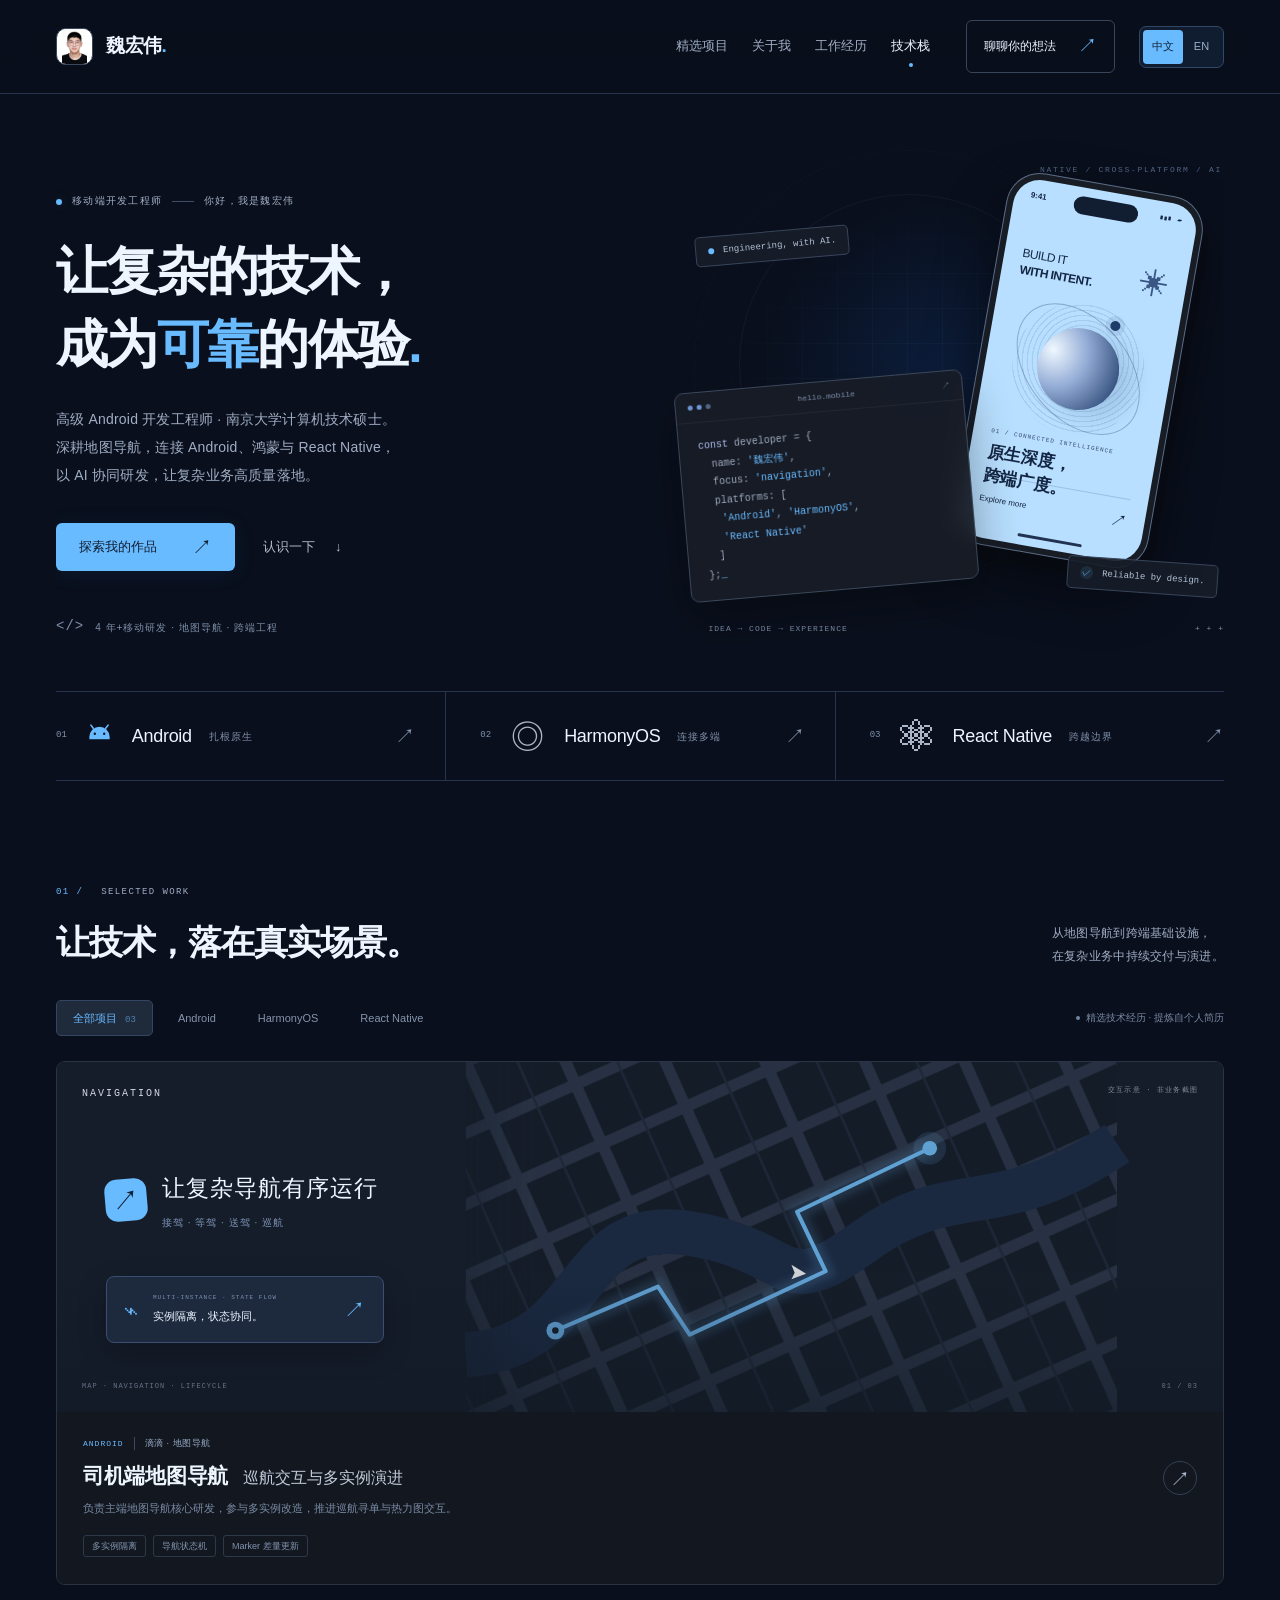
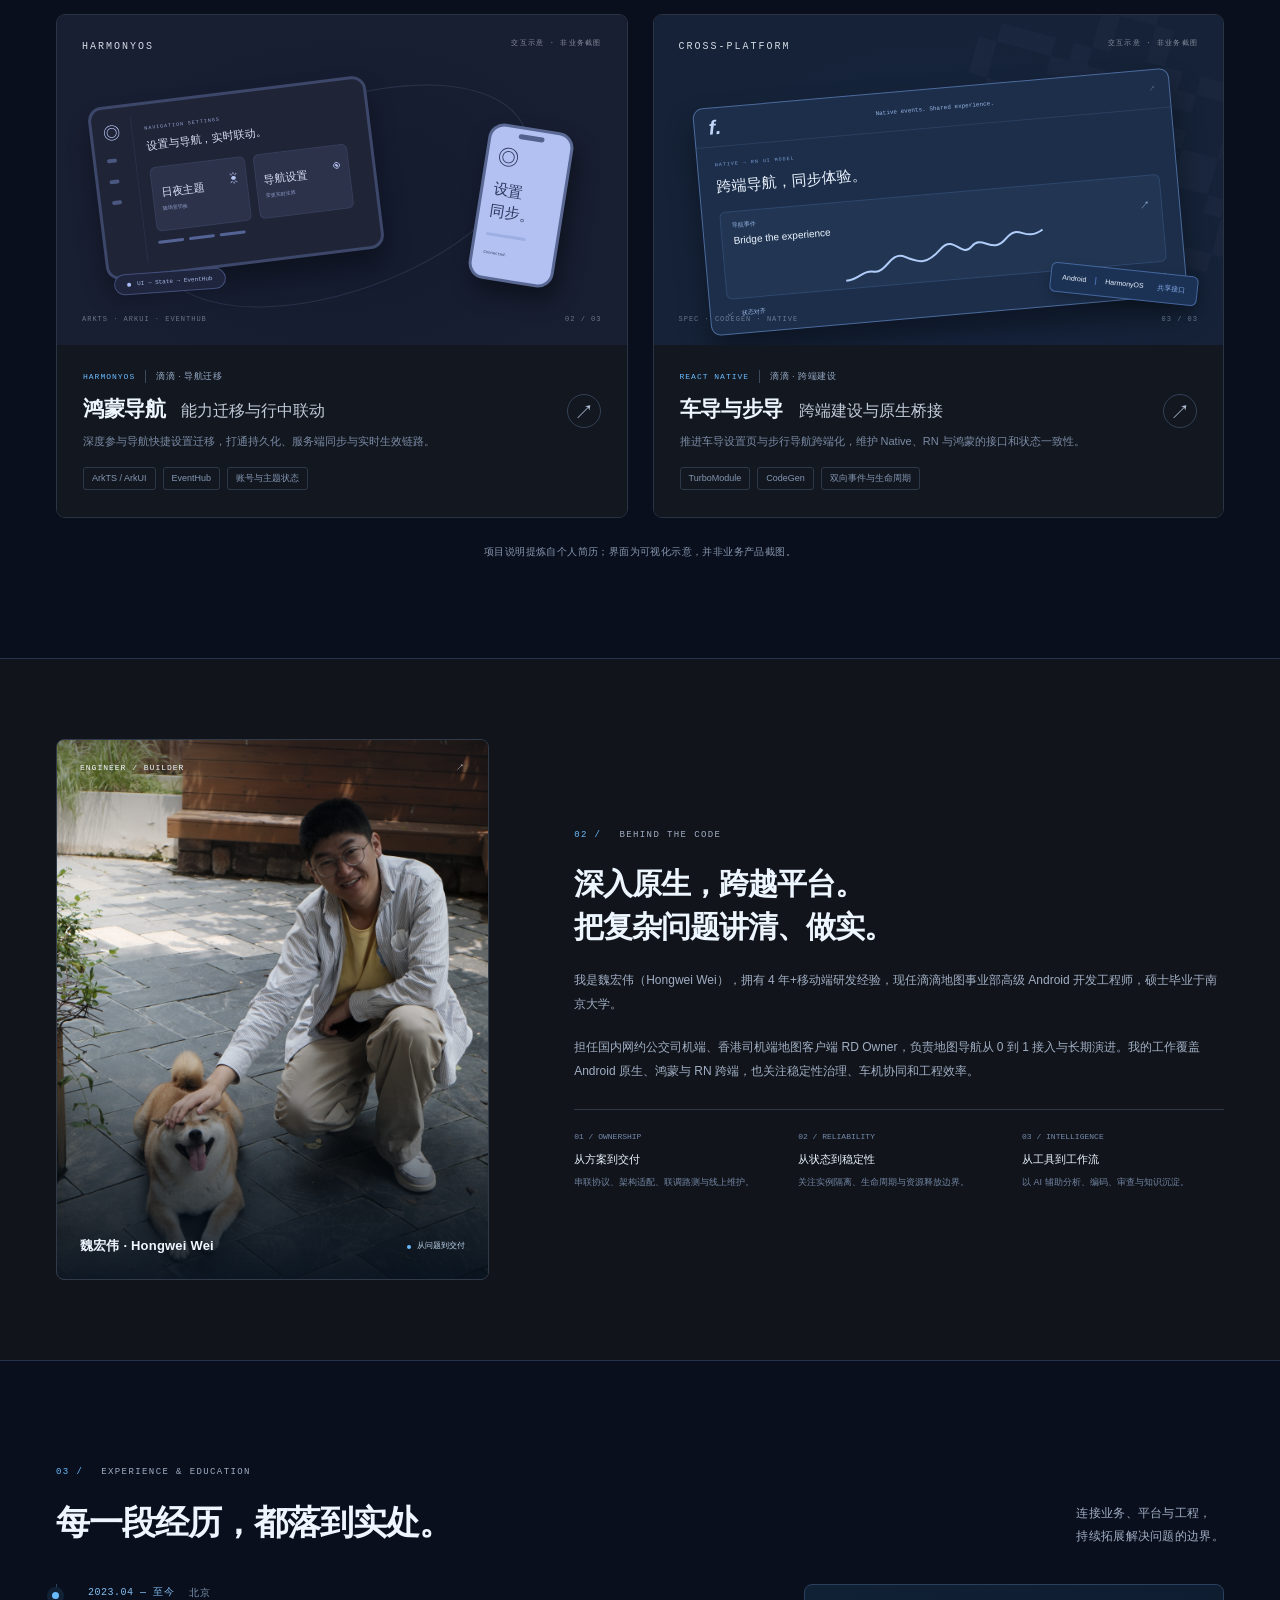
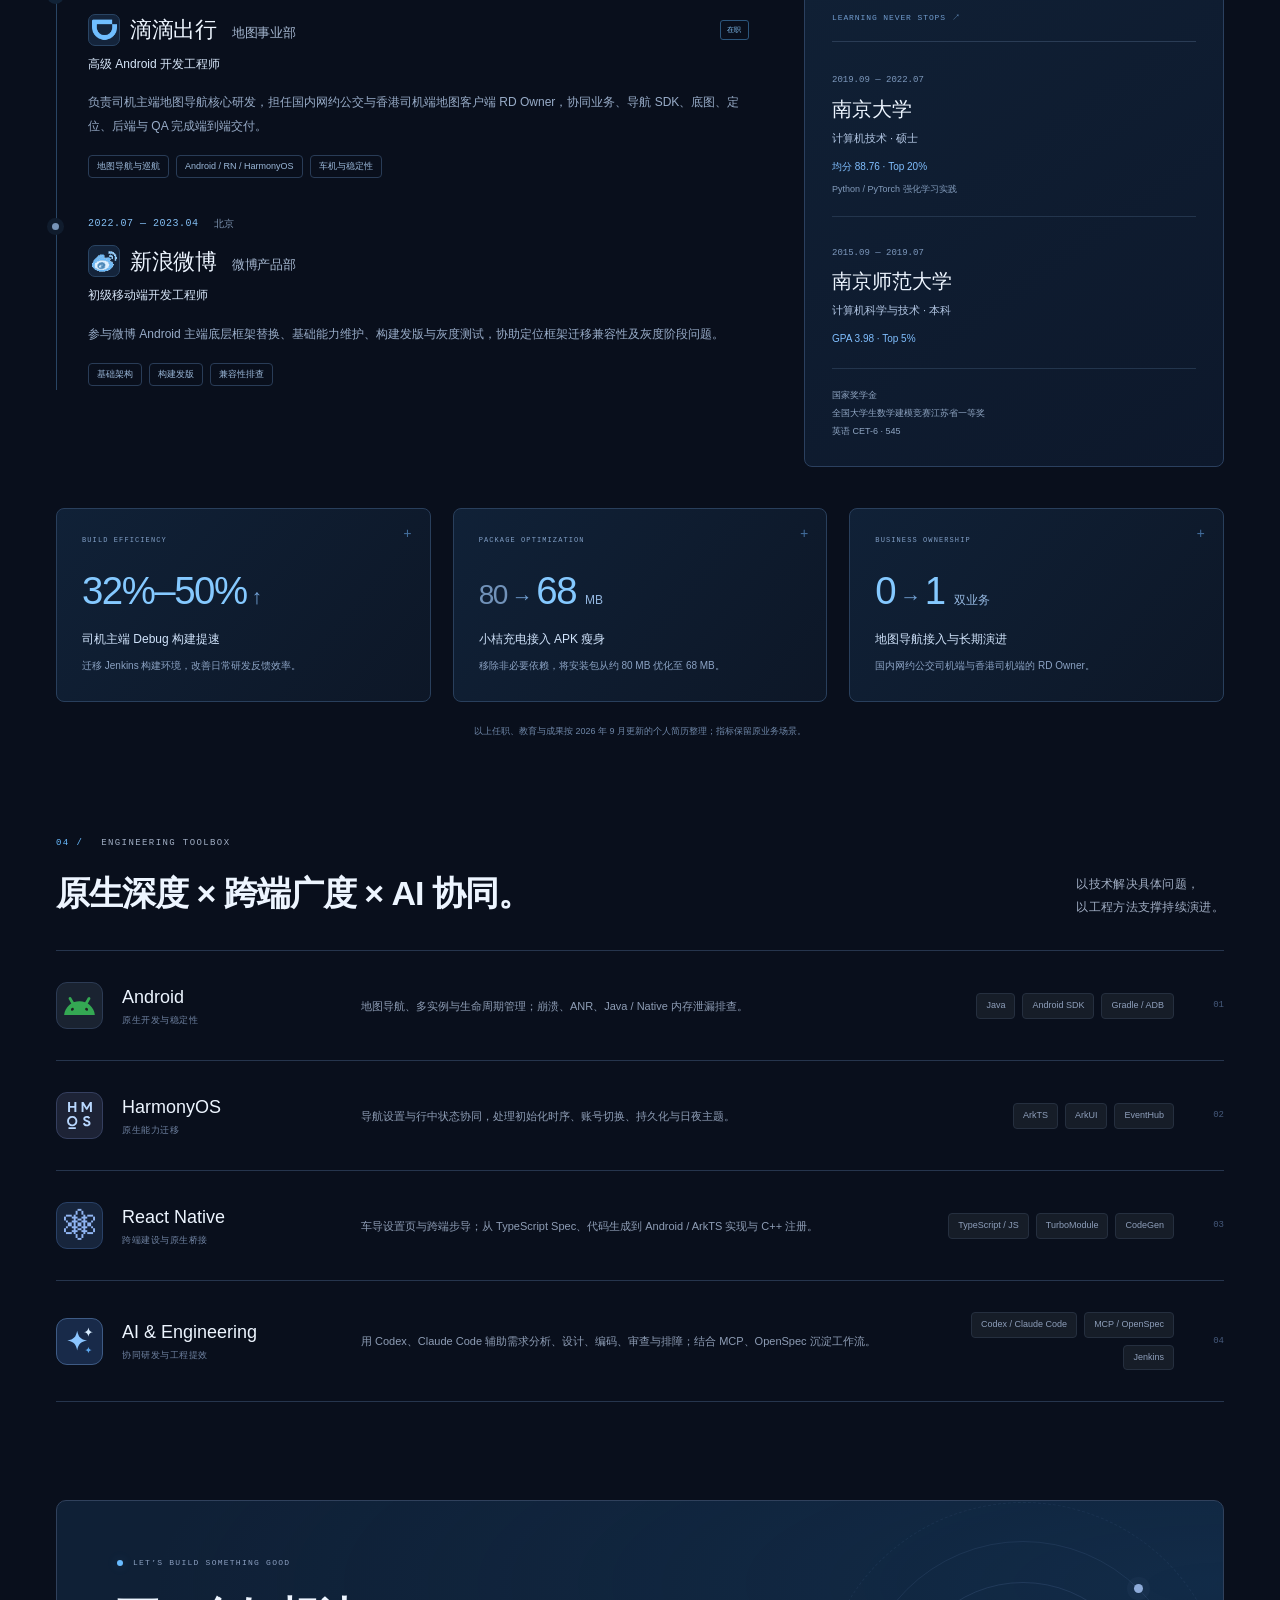
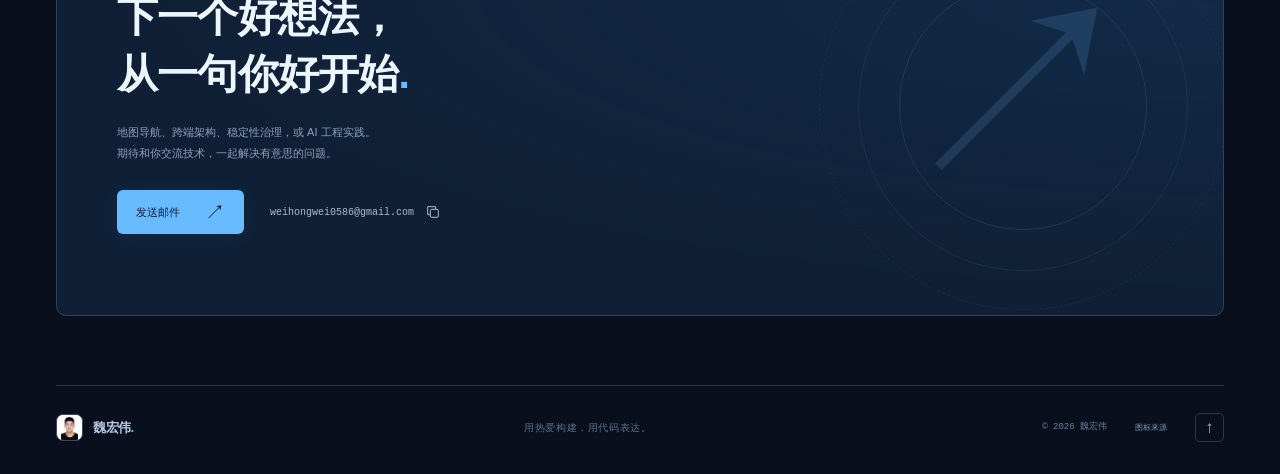
==== commit fc528cc3: "Blend employer logos into portfolio palette" ====
--- a/index.html
+++ b/index.html
@@ -104,8 +104,8 @@
       <div class="section-heading"><div><div class="eyebrow section-label"><span class="mono">03 /</span> EXPERIENCE & EDUCATION</div><h2 id="experience-title" data-i18n="experience.title">每一段经历，都落到实处。</h2></div><p class="section-intro" data-i18n="experience.intro">连接业务、平台与工程，<br>持续拓展解决问题的边界。</p></div>
       <div class="experience-layout">
         <div class="career-timeline">
-          <article class="career-entry"><div class="career-time mono" data-i18n="career.didi.time">2023.04 — 至今<span>北京</span></div><div class="career-content"><div class="career-company"><div class="company-identity"><span class="company-logo"><img src="./assets/didi-logo.ico" alt="" width="28" height="28" loading="lazy" decoding="async"></span><h3 data-i18n="career.didi.company">滴滴出行 <span>地图事业部</span></h3></div><span class="current-role" data-i18n="career.current">在职</span></div><p class="career-role" data-i18n="career.didi.role">高级 Android 开发工程师</p><p data-i18n="career.didi.body">负责司机主端地图导航核心研发，担任国内网约公交与香港司机端地图客户端 RD Owner，协同业务、导航 SDK、底图、定位、后端与 QA 完成端到端交付。</p><div class="career-focus"><span data-i18n="career.didi.navigation">地图导航与巡航</span><span>Android / RN / HarmonyOS</span><span data-i18n="career.didi.vehicle">车机与稳定性</span></div></div></article>
-          <article class="career-entry"><div class="career-time mono" data-i18n="career.weibo.time">2022.07 — 2023.04<span>北京</span></div><div class="career-content"><div class="career-company"><div class="company-identity"><span class="company-logo"><img src="./assets/weibo-logo.ico" alt="" width="28" height="28" loading="lazy" decoding="async"></span><h3 data-i18n="career.weibo.company">新浪微博 <span>微博产品部</span></h3></div></div><p class="career-role" data-i18n="career.weibo.role">初级移动端开发工程师</p><p data-i18n="career.weibo.body">参与微博 Android 主端底层框架替换、基础能力维护、构建发版与灰度测试，协助定位框架迁移兼容性及灰度阶段问题。</p><div class="career-focus"><span data-i18n="career.weibo.infrastructure">基础架构</span><span data-i18n="career.weibo.release">构建发版</span><span data-i18n="career.weibo.compatibility">兼容性排查</span></div></div></article>
+          <article class="career-entry"><div class="career-time mono" data-i18n="career.didi.time">2023.04 — 至今<span>北京</span></div><div class="career-content"><div class="career-company"><div class="company-identity"><span class="company-logo"><img src="./assets/didi-logo-blue.png" alt="" width="28" height="28" loading="lazy" decoding="async"></span><h3 data-i18n="career.didi.company">滴滴出行 <span>地图事业部</span></h3></div><span class="current-role" data-i18n="career.current">在职</span></div><p class="career-role" data-i18n="career.didi.role">高级 Android 开发工程师</p><p data-i18n="career.didi.body">负责司机主端地图导航核心研发，担任国内网约公交与香港司机端地图客户端 RD Owner，协同业务、导航 SDK、底图、定位、后端与 QA 完成端到端交付。</p><div class="career-focus"><span data-i18n="career.didi.navigation">地图导航与巡航</span><span>Android / RN / HarmonyOS</span><span data-i18n="career.didi.vehicle">车机与稳定性</span></div></div></article>
+          <article class="career-entry"><div class="career-time mono" data-i18n="career.weibo.time">2022.07 — 2023.04<span>北京</span></div><div class="career-content"><div class="career-company"><div class="company-identity"><span class="company-logo"><img src="./assets/weibo-logo-blue.png" alt="" width="28" height="28" loading="lazy" decoding="async"></span><h3 data-i18n="career.weibo.company">新浪微博 <span>微博产品部</span></h3></div></div><p class="career-role" data-i18n="career.weibo.role">初级移动端开发工程师</p><p data-i18n="career.weibo.body">参与微博 Android 主端底层框架替换、基础能力维护、构建发版与灰度测试，协助定位框架迁移兼容性及灰度阶段问题。</p><div class="career-focus"><span data-i18n="career.weibo.infrastructure">基础架构</span><span data-i18n="career.weibo.release">构建发版</span><span data-i18n="career.weibo.compatibility">兼容性排查</span></div></div></article>
         </div>
         <aside class="education-panel" aria-label="教育背景" data-i18n-aria-label="aria.education"><div class="education-label mono">LEARNING NEVER STOPS ↗</div><article><span class="education-year mono">2019.09 — 2022.07</span><h3 data-i18n="education.nju.name">南京大学</h3><p data-i18n="education.nju.degree">计算机技术 · 硕士</p><div class="education-detail" data-i18n="education.nju.grade">均分 88.76 · Top 20%</div><small data-i18n="education.nju.practice">Python / PyTorch 强化学习实践</small></article><article><span class="education-year mono">2015.09 — 2019.07</span><h3 data-i18n="education.nnu.name">南京师范大学</h3><p data-i18n="education.nnu.degree">计算机科学与技术 · 本科</p><div class="education-detail">GPA 3.98 · Top 5%</div></article><div class="education-honors" data-i18n="education.honors">国家奖学金<br>全国大学生数学建模竞赛江苏省一等奖<br>英语 CET-6 · 545</div></aside>
       </div>
--- a/styles.css
+++ b/styles.css
@@ -201,8 +201,8 @@
 @media(max-width:900px) and (min-width:701px){.about-art{aspect-ratio:2/3}}
 @media(max-width:370px){html[lang="en"] .header .brand{font-size:12px;letter-spacing:-.5px}}
 
-/* Keep employer marks aligned with translated company names. */
+/* A restrained blue treatment keeps the employer marks in the same visual system. */
 .company-identity{display:flex;align-items:center;min-width:0;gap:10px}
-.company-logo{display:grid;place-items:center;width:34px;height:34px;flex:0 0 34px;overflow:hidden;border:1px solid #3b4f6b;border-radius:7px;background:#fff}
-.company-logo img{display:block;width:28px;height:28px;object-fit:contain}
-@media(max-width:370px){.company-identity{gap:7px}.company-logo{width:30px;height:30px;flex-basis:30px}.company-logo img{width:25px;height:25px}}
+.company-logo{display:grid;place-items:center;width:32px;height:32px;flex:0 0 32px;overflow:hidden;border:1px solid #294463;border-radius:7px;background:#14243b}
+.company-logo img{display:block;width:25px;height:25px;object-fit:contain}
+@media(max-width:370px){.company-identity{gap:7px}.company-logo{width:29px;height:29px;flex-basis:29px}.company-logo img{width:23px;height:23px}}
